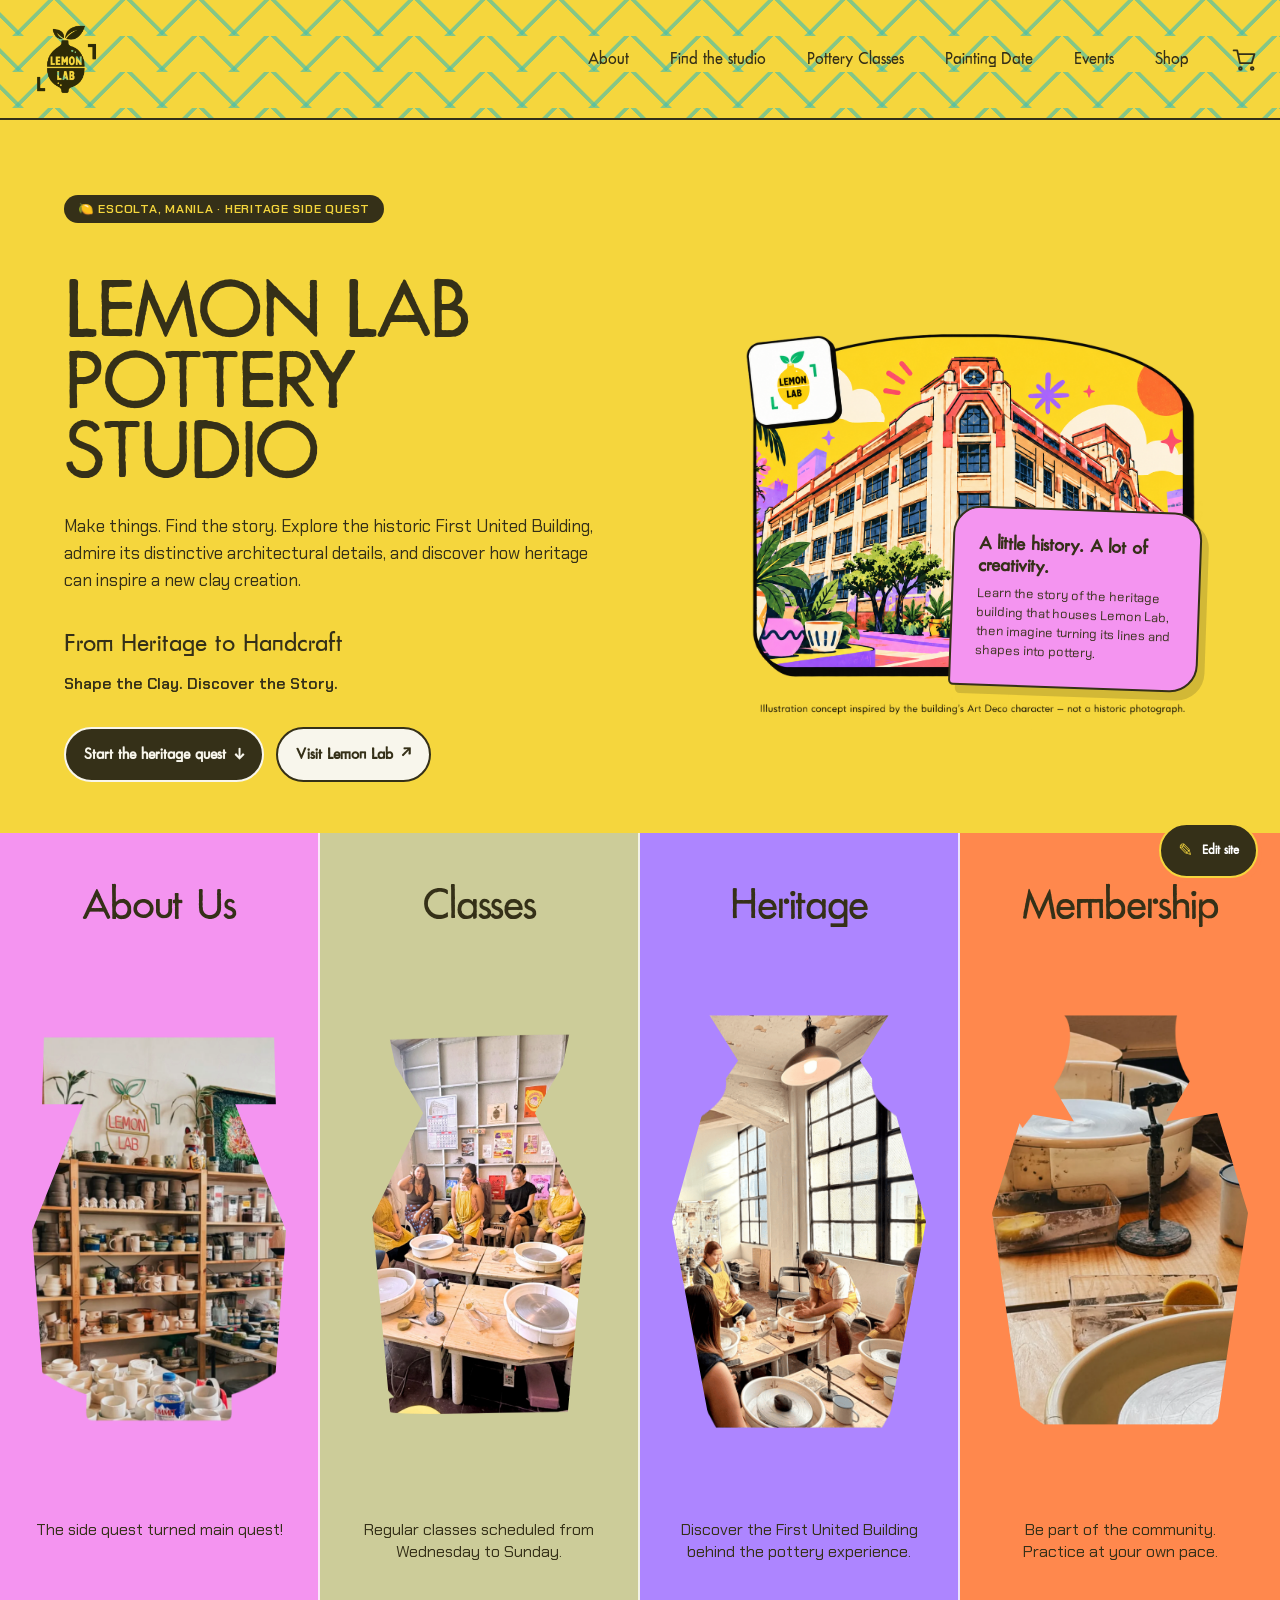
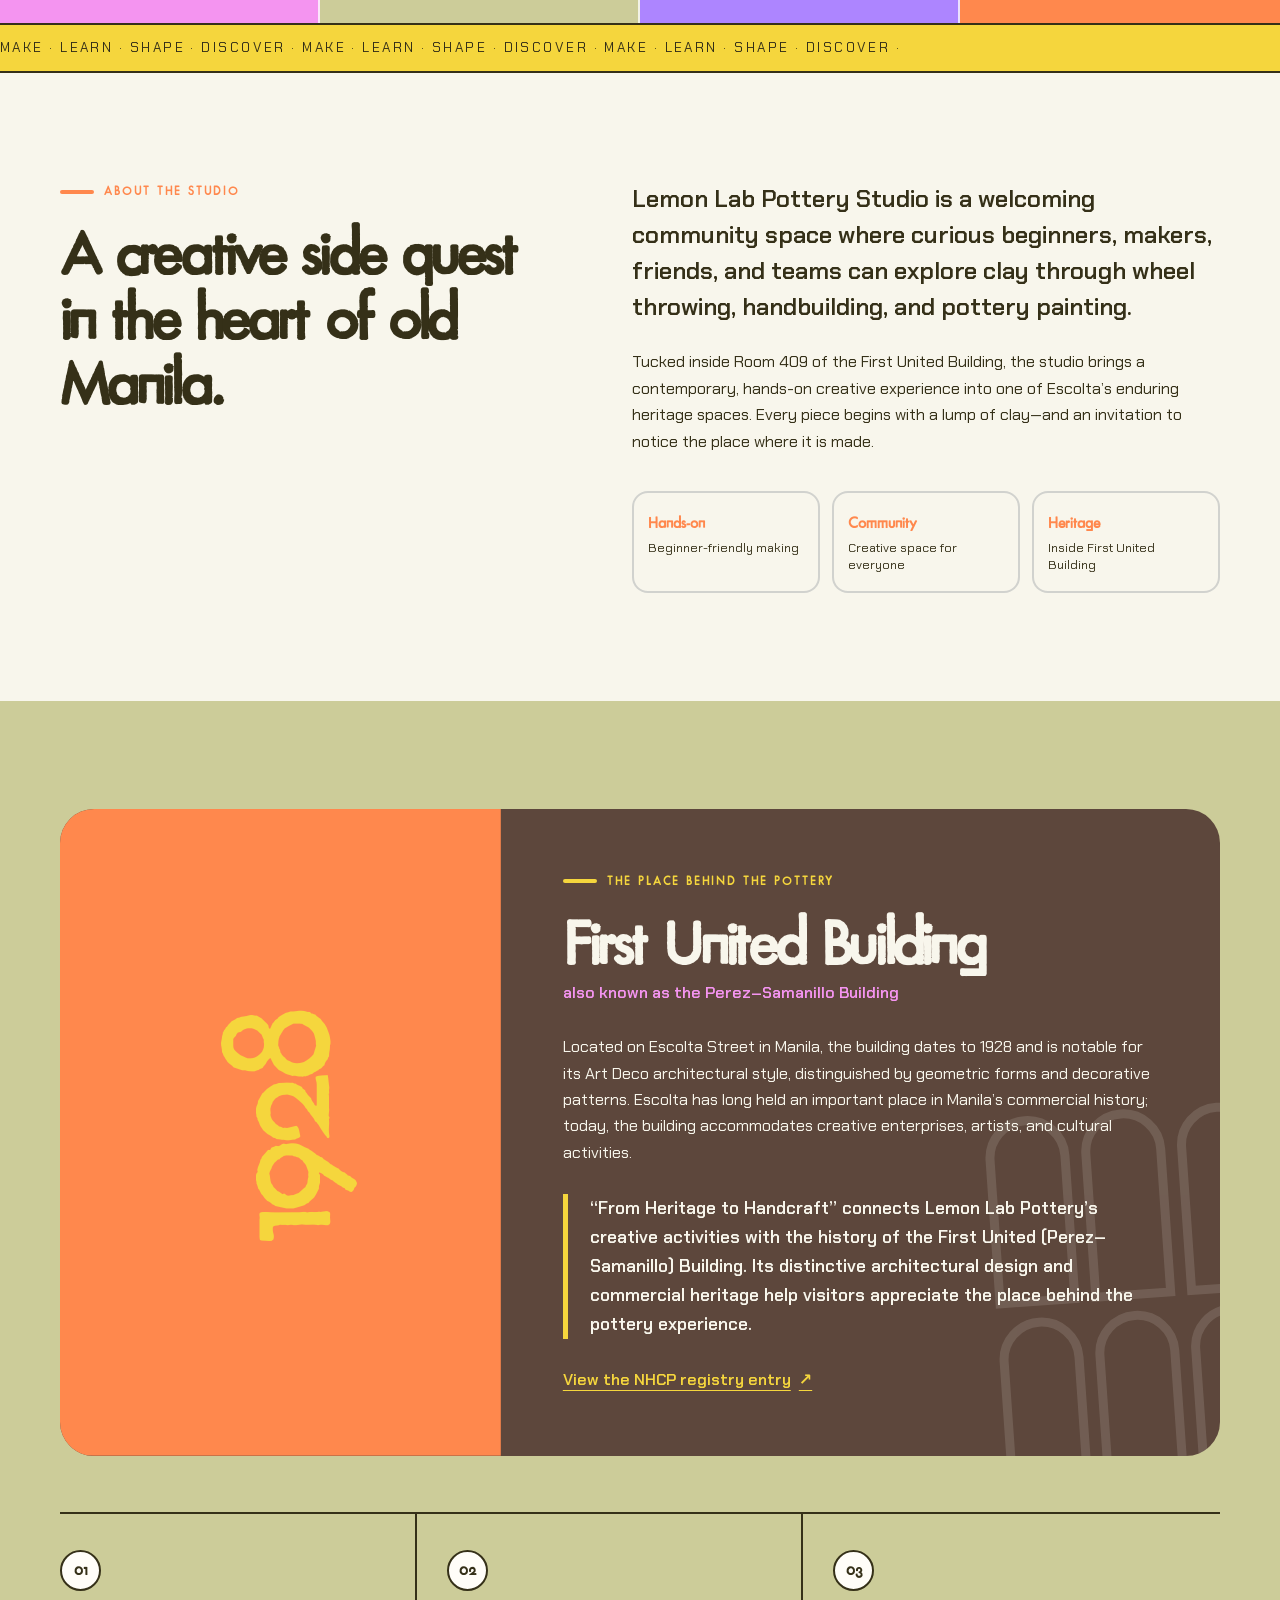
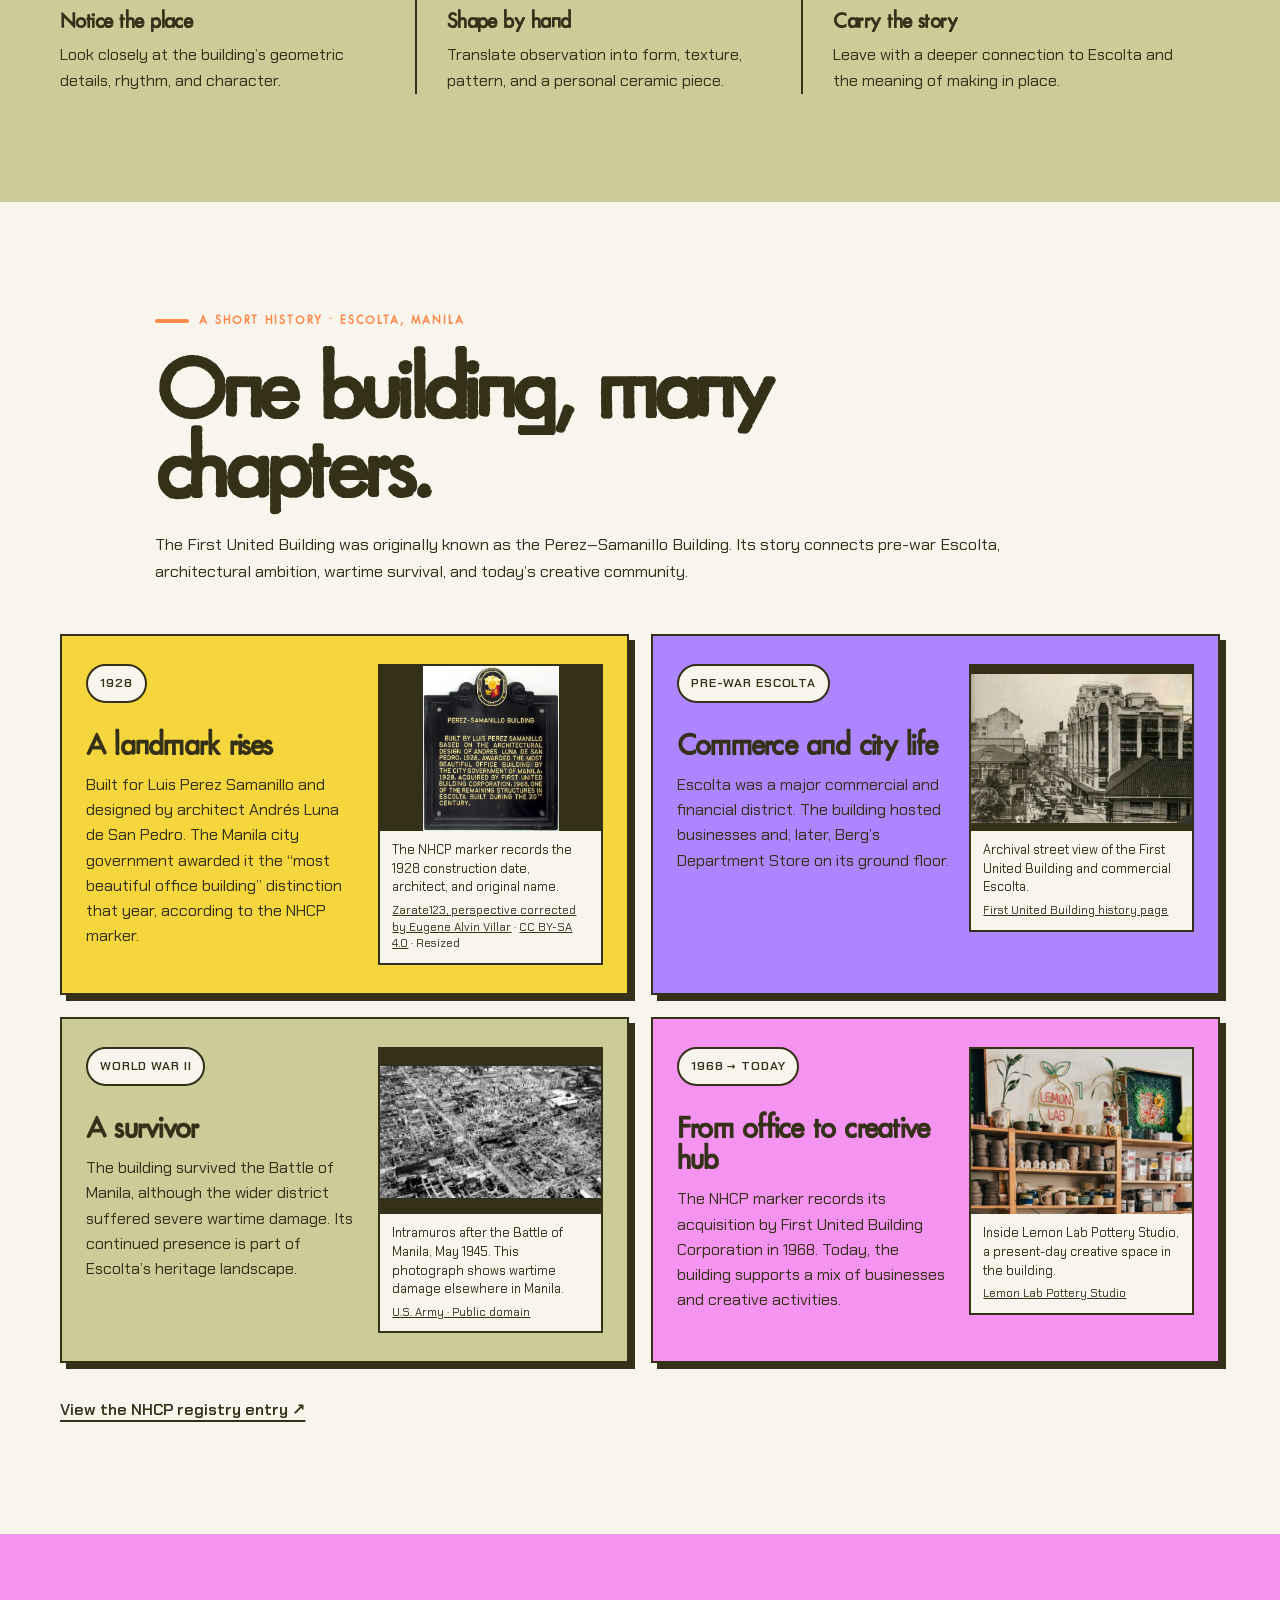
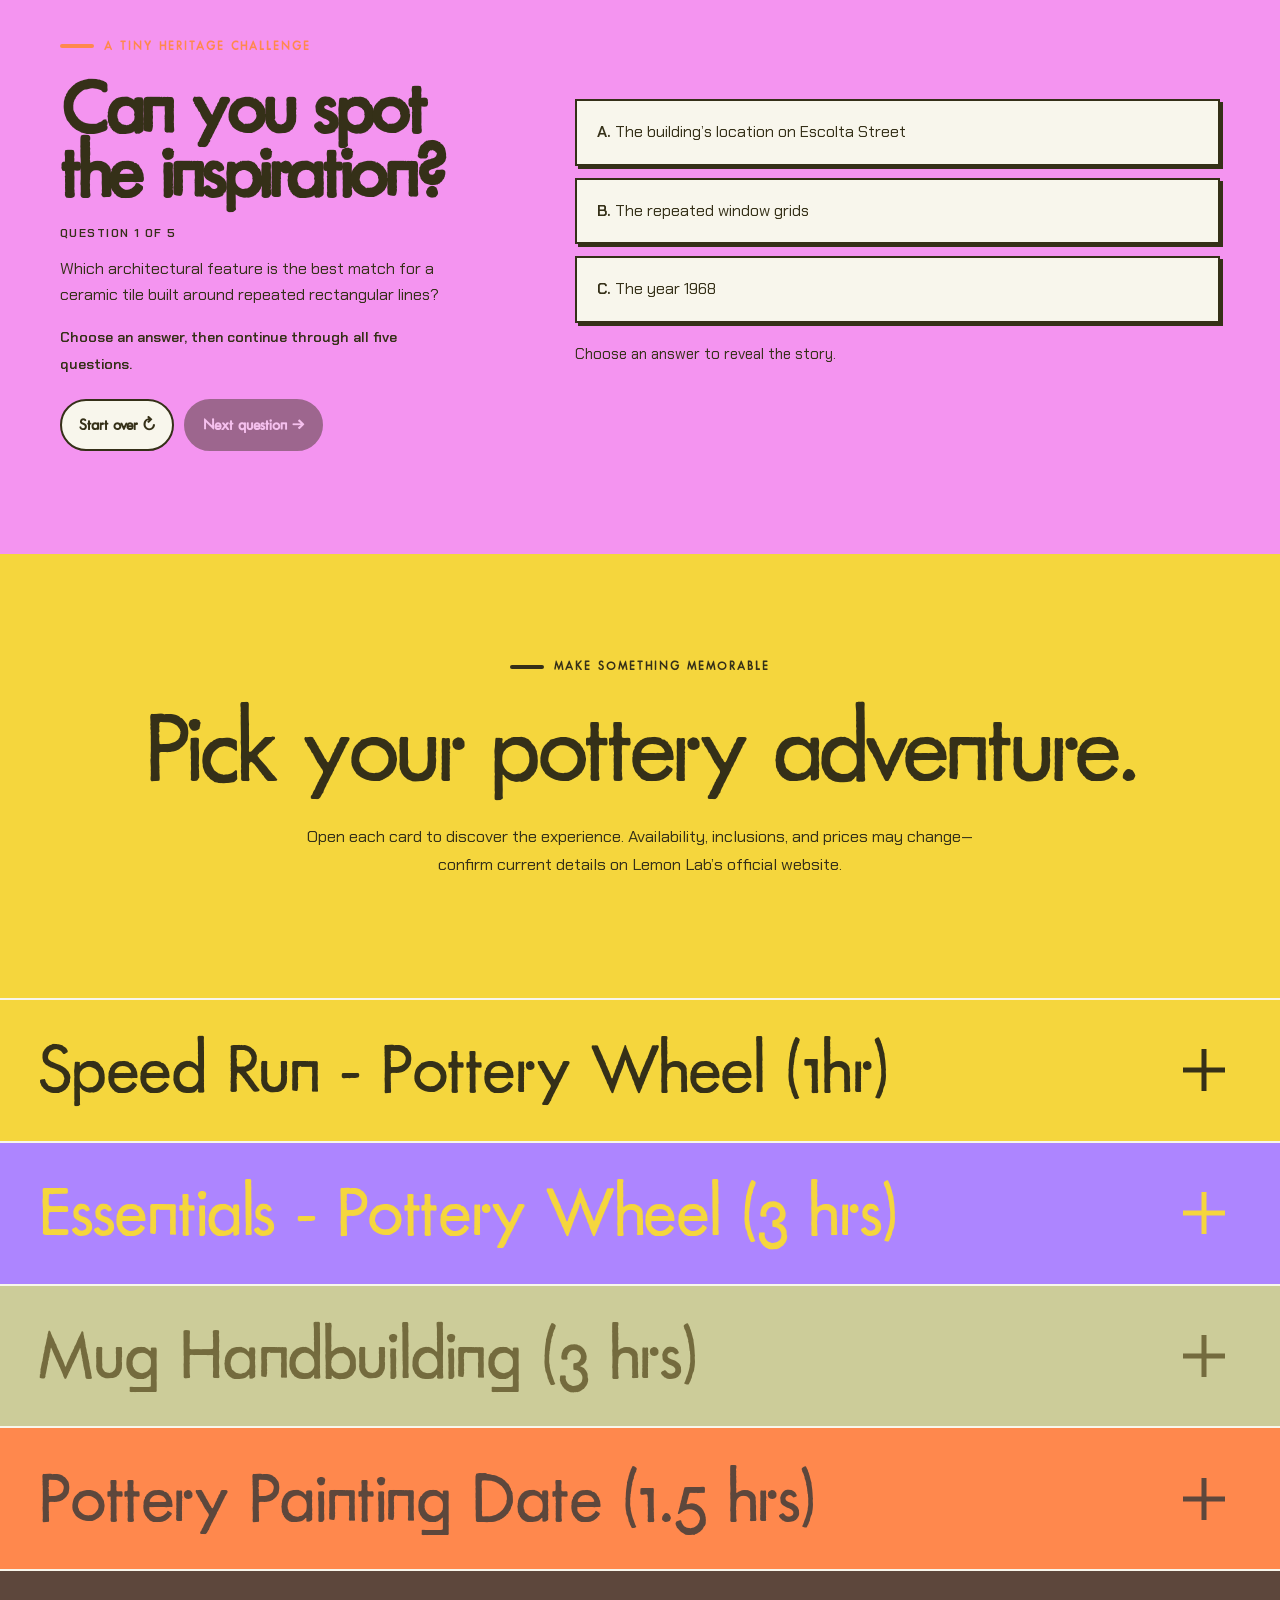
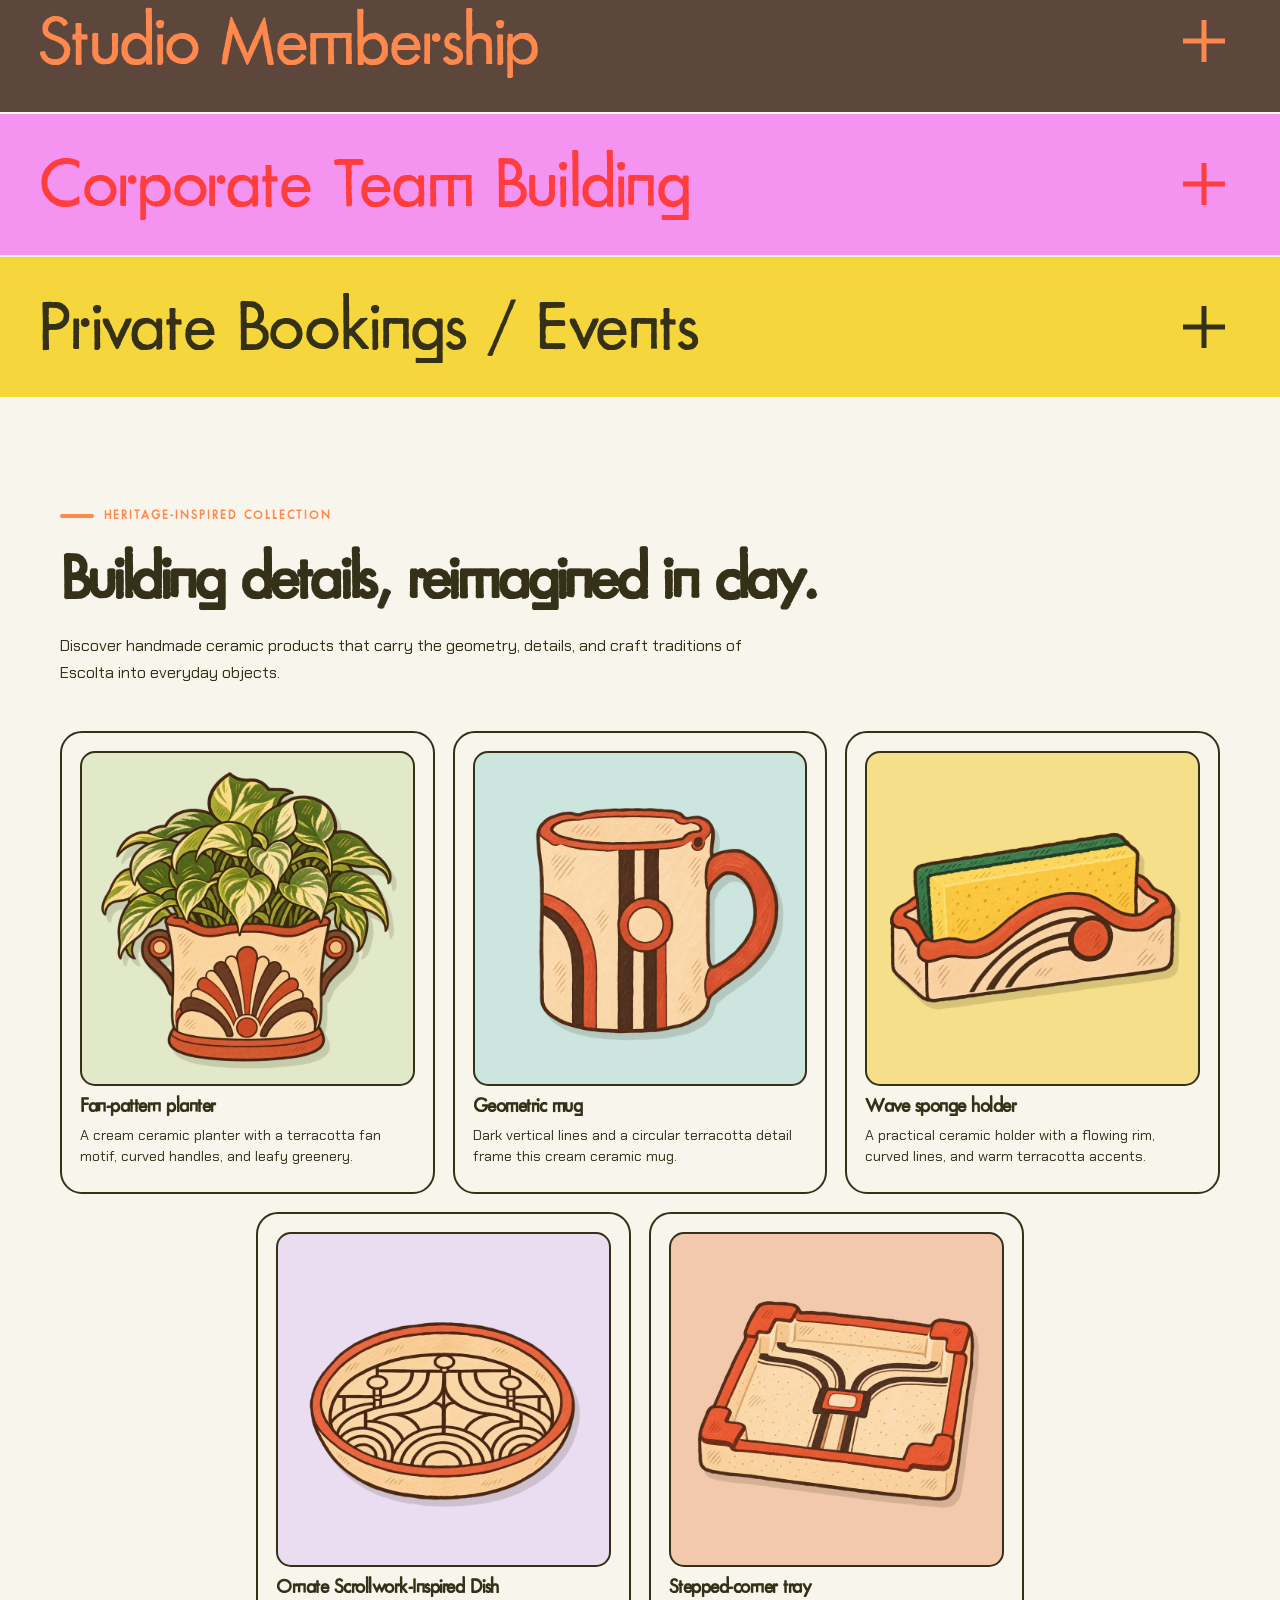
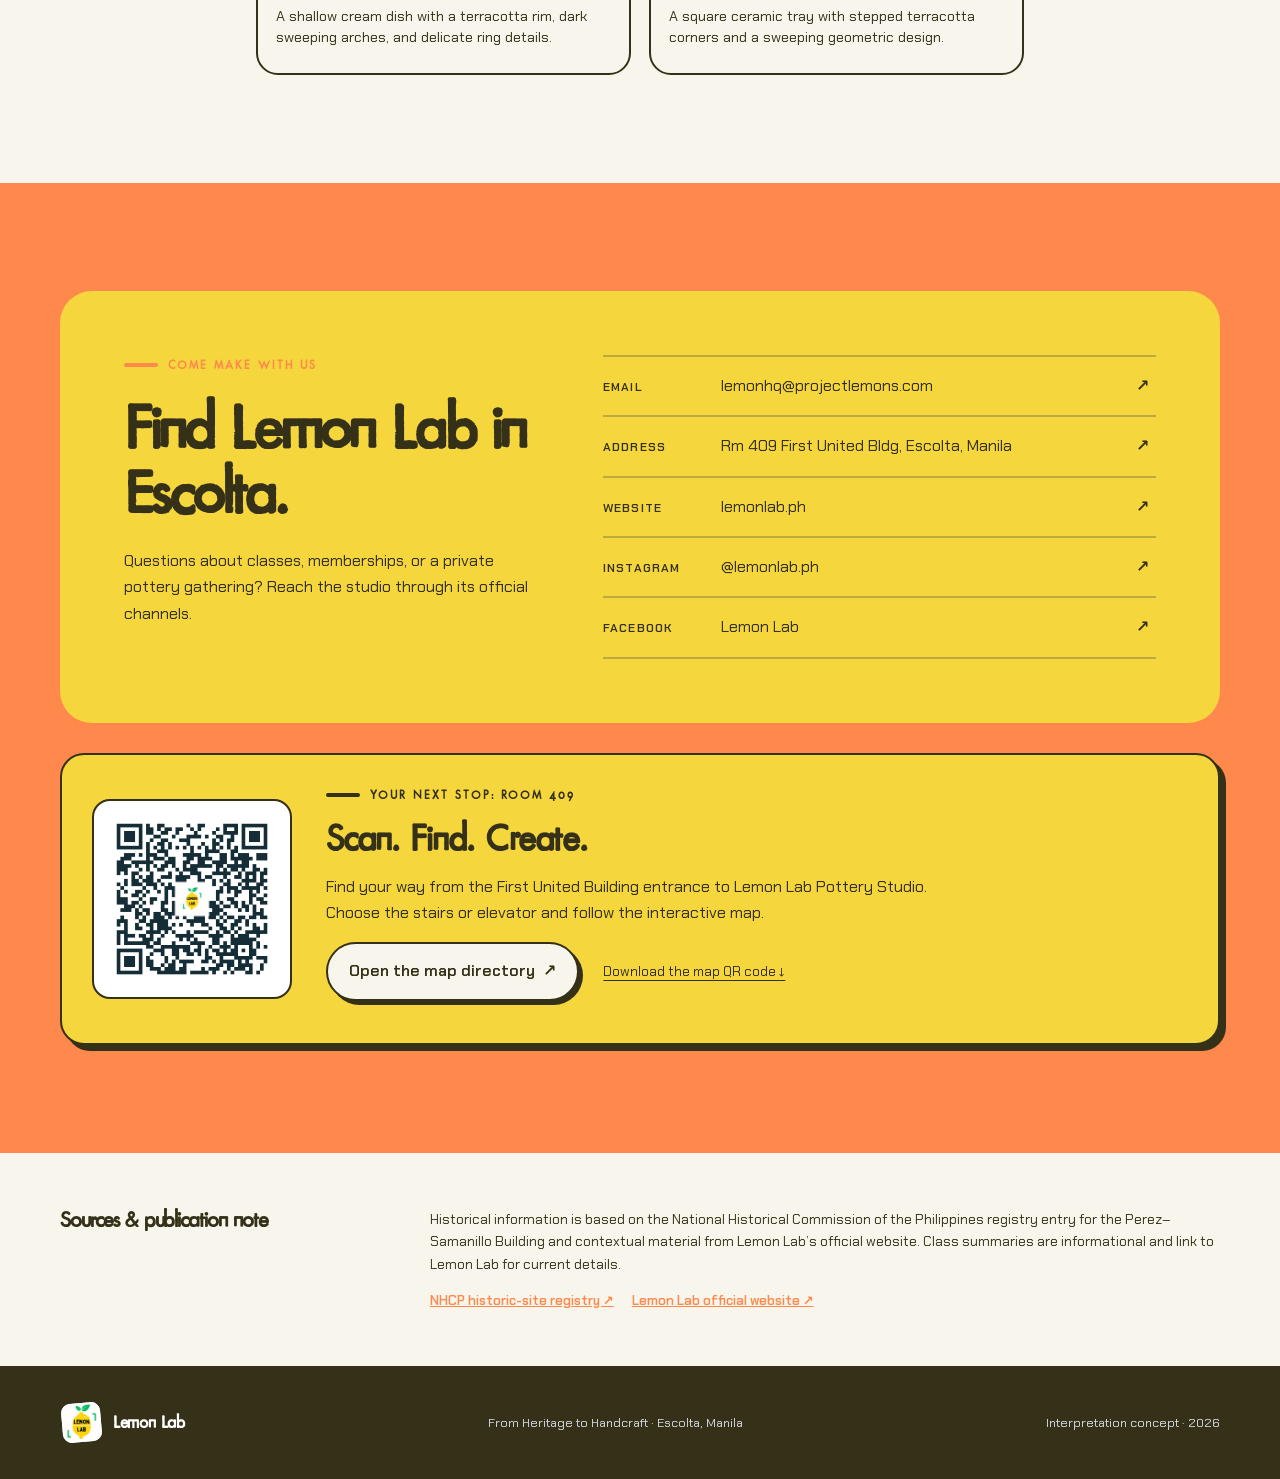
==== index.html @ af7f6bf5 "Restyle pottery collection in flat hand-drawn reference style" ====
<!doctype html>
<html lang="en">
<head>
  <meta charset="utf-8">
  <meta name="viewport" content="width=device-width, initial-scale=1">
  <meta name="description" content="From Heritage to Handcraft: a heritage tourism interpretation concept for Lemon Lab Pottery Studio in the First United Building, Escolta, Manila.">
  <meta name="theme-color" content="#f4d35e">
  <title>Lemon Lab Pottery Studio | Heritage &amp; Handcraft</title>
  <link rel="icon" type="image/png" sizes="32x32" href="[data-uri]">
  <link rel="apple-touch-icon" href="assets/lemon-lab-favicon-transparent.png">
  <link rel="stylesheet" href="css/styles.css?v=heritage-photo-rectangle">
</head>
<body>
  <a class="skip-link" href="#main-content">Skip to content</a>

  <header class="site-header" id="top">
    <nav class="nav shell" aria-label="Main navigation">
      <a class="brand header-brand" href="#home" aria-label="Lemon Lab Pottery Studio home">
        <img src="assets/lemon-lab-logo-dark-transparent.png" alt="Lemon Lab">
      </a>
      <button class="nav-toggle" type="button" aria-expanded="false" aria-controls="nav-menu">
        <span class="sr-only">Toggle navigation</span>
        <span></span><span></span><span></span>
      </button>
      <div class="nav-menu" id="nav-menu">
        <a href="#about">About</a>
        <a href="map/">Find the studio</a>
        <a href="#classes">Pottery Classes</a>
        <a href="#painting-date">Painting Date</a>
        <a href="#private-events">Events</a>
        <a href="https://lemonlab.ph/shop/" target="_blank" rel="noopener noreferrer">Shop</a>
        <a class="cart-link" href="https://lemonlab.ph/cart/" target="_blank" rel="noopener noreferrer" aria-label="Open Lemon Lab shopping cart">
          <svg viewBox="0 0 32 32" aria-hidden="true"><path d="M4 6h4l3 14h13l3-10H10M13 26a1.5 1.5 0 1 1-3 0 1.5 1.5 0 0 1 3 0Zm13 0a1.5 1.5 0 1 1-3 0 1.5 1.5 0 0 1 3 0Z"/></svg>
        </a>
      </div>
    </nav>
  </header>

  <main id="main-content">
    <section class="hero" id="home">
      <div class="hero-title reveal">
        <p class="hero-badge">🍋 Escolta, Manila · Heritage side quest</p>
        <div class="hero-feature">
          <div class="hero-feature-copy">
            <h1>LEMON LAB<br>POTTERY<br>STUDIO</h1>
            <p class="hero-deck">Make things. Find the story. Explore the historic First United Building, admire its distinctive architectural details, and discover how heritage can inspire a new clay creation.</p>
            <p class="hero-campaign">From Heritage to Handcraft</p>
            <p class="hero-tagline">Shape the Clay. Discover the Story.</p>
            <div class="hero-actions">
              <a class="hero-action hero-action-primary" href="#heritage">Start the heritage quest <span aria-hidden="true">↓</span></a>
              <a class="hero-action" href="https://lemonlab.ph" target="_blank" rel="noopener noreferrer">Visit Lemon Lab <span aria-hidden="true">↗</span></a>
            </div>
          </div>
          <div class="hero-feature-art">
            <img src="assets/first-united-building-illustration-v2.png" alt="Sharp, colorful illustration of the First United Building with the Lemon Lab logo." width="1359" height="1157">
            <div class="hero-note" tabindex="0">
              <strong>A little history. A lot of creativity.</strong>
              <span>Learn the story of the heritage building that houses Lemon Lab, then imagine turning its lines and shapes into pottery.</span>
            </div>
          </div>
        </div>
      </div>

      <div class="portal-grid" aria-label="Explore Lemon Lab">
        <a class="portal portal-about reveal" href="#about">
          <h2>About Us</h2>
          <img class="portal-image portal-shape-one" src="assets/photos/studio-classes.png" alt="Shelves of handmade ceramics inside Lemon Lab Pottery Studio." width="906" height="1024">
          <p>The side quest turned main quest!</p>
        </a>
        <a class="portal portal-classes reveal" href="#classes">
          <h2>Classes</h2>
          <img class="portal-image portal-shape-two" src="assets/photos/studio-events.png" alt="A group pottery class gathered around pottery wheels at Lemon Lab." width="1024" height="1024">
          <p>Regular classes scheduled from Wednesday to Sunday.</p>
        </a>
        <a class="portal portal-heritage reveal" href="#heritage">
          <h2>Heritage</h2>
          <img class="portal-image portal-shape-three" src="assets/photos/studio-about.png" alt="Pottery activity beside the tall heritage windows of the studio." width="819" height="1024">
          <p>Discover the First United Building behind the pottery experience.</p>
        </a>
        <a class="portal portal-membership reveal" href="https://lemonlab.ph/product/studio-membership/" target="_blank" rel="noopener noreferrer">
          <h2>Membership</h2>
          <img class="portal-image portal-shape-four" src="assets/photos/studio-membership.png" alt="A close view of a pottery wheel and clay tools in the studio." width="1024" height="1024">
          <p>Be part of the community. Practice at your own pace.</p>
        </a>
      </div>

      <div class="marquee" aria-hidden="true">
        <div>MAKE · LEARN · SHAPE · DISCOVER · MAKE · LEARN · SHAPE · DISCOVER · MAKE · LEARN · SHAPE · DISCOVER ·</div>
      </div>
    </section>

    <section class="section about" id="about">
      <div class="shell two-column">
        <div class="section-heading reveal">
          <p class="eyebrow">About the studio</p>
          <h2>A creative side quest in the heart of old Manila.</h2>
        </div>
        <div class="about-copy reveal">
          <p class="lead">Lemon Lab Pottery Studio is a welcoming community space where curious beginners, makers, friends, and teams can explore clay through wheel throwing, handbuilding, and pottery painting.</p>
          <p>Tucked inside Room 409 of the First United Building, the studio brings a contemporary, hands-on creative experience into one of Escolta’s enduring heritage spaces. Every piece begins with a lump of clay—and an invitation to notice the place where it is made.</p>
          <div class="mini-facts" aria-label="Studio highlights">
            <div><strong>Hands-on</strong><span>Beginner-friendly making</span></div>
            <div><strong>Community</strong><span>Creative space for everyone</span></div>
            <div><strong>Heritage</strong><span>Inside First United Building</span></div>
          </div>
        </div>
      </div>
    </section>

    <section class="section heritage" id="heritage">
      <div class="shell">
        <div class="heritage-card reveal">
          <div class="heritage-number" aria-hidden="true">1928</div>
          <div class="heritage-content">
            <p class="eyebrow">The place behind the pottery</p>
            <h2>First United Building</h2>
            <p class="aka">also known as the Perez–Samanillo Building</p>
            <p>Located on Escolta Street in Manila, the building dates to 1928 and is notable for its Art Deco architectural style, distinguished by geometric forms and decorative patterns. Escolta has long held an important place in Manila’s commercial history; today, the building accommodates creative enterprises, artists, and cultural activities.</p>
            <blockquote>“From Heritage to Handcraft” connects Lemon Lab Pottery’s creative activities with the history of the First United (Perez–Samanillo) Building. Its distinctive architectural design and commercial heritage help visitors appreciate the place behind the pottery experience.</blockquote>
            <a class="text-link light" href="https://philhistoricsites.nhcp.gov.ph/registry_database/perez-samanillo-building/" target="_blank" rel="noopener noreferrer">View the NHCP registry entry <span aria-hidden="true">↗</span></a>
          </div>
          <div class="deco-window" aria-hidden="true">
            <span></span><span></span><span></span>
            <span></span><span></span><span></span>
          </div>
        </div>

        <div class="story-steps" aria-label="Heritage interpretation journey">
          <article class="story-step reveal">
            <span class="step-number">01</span>
            <h3>Notice the place</h3>
            <p>Look closely at the building’s geometric details, rhythm, and character.</p>
          </article>
          <article class="story-step reveal">
            <span class="step-number">02</span>
            <h3>Shape by hand</h3>
            <p>Translate observation into form, texture, pattern, and a personal ceramic piece.</p>
          </article>
          <article class="story-step reveal">
            <span class="step-number">03</span>
            <h3>Carry the story</h3>
            <p>Leave with a deeper connection to Escolta and the meaning of making in place.</p>
          </article>
        </div>
      </div>
    </section>

    <section class="section history-timeline" id="history-timeline" aria-labelledby="history-title">
      <div class="shell">
        <div class="history-intro reveal">
          <p class="eyebrow">A short history · Escolta, Manila</p>
          <h2 id="history-title">One building, many chapters.</h2>
          <p>The First United Building was originally known as the Perez–Samanillo Building. Its story connects pre-war Escolta, architectural ambition, wartime survival, and today’s creative community.</p>
        </div>
        <div class="history-grid">
          <article class="history-card history-yellow reveal">
            <div class="history-copy">
              <span class="history-period">1928</span>
              <h3>A landmark rises</h3>
              <p>Built for Luis Perez Samanillo and designed by architect Andrés Luna de San Pedro. The Manila city government awarded it the “most beautiful office building” distinction that year, according to the NHCP marker.</p>
            </div>
            <figure class="history-photo"><img src="assets/history/marker.webp" alt="The NHCP marker records the 1928 construction date, architect, and original name." loading="lazy" decoding="async"><figcaption>The NHCP marker records the 1928 construction date, architect, and original name. <span><a href="https://commons.wikimedia.org/wiki/File:Perez-Samanillo_Building_historical_marker.jpg">Zarate123, perspective corrected by Eugene Alvin Villar</a> · <a href="https://creativecommons.org/licenses/by-sa/4.0/">CC BY-SA 4.0</a> · Resized</span></figcaption></figure>
          </article>
          <article class="history-card history-purple reveal">
            <div class="history-copy">
              <span class="history-period">Pre-war Escolta</span>
              <h3>Commerce and city life</h3>
              <p>Escolta was a major commercial and financial district. The building hosted businesses and, later, Berg’s Department Store on its ground floor.</p>
            </div>
            <figure class="history-photo"><img src="assets/history/escolta.webp" alt="Archival street view of the First United Building and commercial Escolta." loading="lazy" decoding="async"><figcaption>Archival street view of the First United Building and commercial Escolta. <span><a href="https://firstunitedbuilding.com/history/">First United Building history page</a></span></figcaption></figure>
          </article>
          <article class="history-card history-green reveal">
            <div class="history-copy">
              <span class="history-period">World War II</span>
              <h3>A survivor</h3>
              <p>The building survived the Battle of Manila, although the wider district suffered severe wartime damage. Its continued presence is part of Escolta’s heritage landscape.</p>
            </div>
            <figure class="history-photo"><img src="assets/history/war.webp" alt="Intramuros after the Battle of Manila, May 1945. This photograph shows wartime damage elsewhere in Manila." loading="lazy" decoding="async"><figcaption>Intramuros after the Battle of Manila, May 1945. This photograph shows wartime damage elsewhere in Manila. <span><a href="https://commons.wikimedia.org/wiki/File:Manila_Walled_City_Destruction_May_1945.jpg">U.S. Army · Public domain</a></span></figcaption></figure>
          </article>
          <article class="history-card history-pink reveal">
            <div class="history-copy">
              <span class="history-period">1968 → Today</span>
              <h3>From office to creative hub</h3>
              <p>The NHCP marker records its acquisition by First United Building Corporation in 1968. Today, the building supports a mix of businesses and creative activities.</p>
            </div>
            <figure class="history-photo"><div class="history-photo-rectangle"><img src="assets/photos/studio-classes.png" alt="Shelves of ceramics inside Lemon Lab Pottery Studio." width="906" height="1024" loading="lazy" decoding="async"></div><figcaption>Inside Lemon Lab Pottery Studio, a present-day creative space in the building. <span><a href="https://lemonlab.ph/">Lemon Lab Pottery Studio</a></span></figcaption></figure>
          </article>
        </div>
        <a class="history-source-link reveal" href="https://philhistoricsites.nhcp.gov.ph/registry_database/perez-samanillo-building/" target="_blank" rel="noopener noreferrer">View the NHCP registry entry <span aria-hidden="true">↗</span></a>
      </div>
    </section>

    <section class="heritage-quiz" id="spot-details">
      <div class="shell quiz-grid reveal">
        <div class="quiz-intro">
          <p class="eyebrow">A tiny heritage challenge</p>
          <h2>Can you spot the inspiration?</h2>
          <p class="quiz-progress" id="quiz-progress">Question 1 of 5</p>
          <p id="quiz-question">Which architectural feature is the best match for a ceramic tile built around repeated rectangular lines?</p>
          <p><strong>Choose an answer, then continue through all five questions.</strong></p>
          <div class="quiz-controls">
            <button class="quiz-reset" type="button">Start over <span aria-hidden="true">↻</span></button>
            <button class="quiz-next" type="button" disabled>Next question <span aria-hidden="true">→</span></button>
          </div>
        </div>
        <div class="quiz-options" role="group" aria-label="Heritage challenge answers">
          <button type="button" class="quiz-option" data-choice="0"><strong>A.</strong> <span>The building’s location on Escolta Street</span></button>
          <button type="button" class="quiz-option" data-choice="1"><strong>B.</strong> <span>The repeated window grids</span></button>
          <button type="button" class="quiz-option" data-choice="2"><strong>C.</strong> <span>The year 1968</span></button>
          <p class="quiz-feedback" id="quiz-feedback" aria-live="polite">Choose an answer to see how architecture can become a clay pattern.</p>
          <figure class="quiz-answer-photo" id="quiz-answer-photo" hidden>
            <div id="quiz-answer-image"></div>
            <figcaption id="quiz-answer-caption"></figcaption>
          </figure>
        </div>
      </div>
    </section>

    <section class="section classes" id="classes">
      <div class="shell">
        <div class="section-heading centered reveal">
          <p class="eyebrow">Make something memorable</p>
          <h2>Pick your pottery adventure.</h2>
          <p>Open each card to discover the experience. Availability, inclusions, and prices may change—confirm current details on Lemon Lab’s official website.</p>
        </div>

        <div class="accordion-grid">
          <details class="class-card reveal" name="classes">
            <summary>
              <span class="class-icon clay" aria-hidden="true">◒</span>
              <span><small>1-hour introduction</small>Speed Run – Pottery Wheel (1hr)</span>
              <span class="plus" aria-hidden="true"></span>
            </summary>
            <div class="class-details">
              <div class="class-detail-layout">
                <div class="class-pitch">
                  <h3>A 1 hour introductory class - perfect for a curious side quest!</h3>
                  <a class="class-book-button" href="https://lemonlab.ph/product/speedrun/" target="_blank" rel="noopener noreferrer">Book here!</a>
                </div>
                <div class="class-copy">
                  <p>Looking for a fun <strong>side quest</strong>, a relaxing solo date, or a unique activity with your special someone? Bring your friends, family, or anyone who’s up for getting a little muddy!</p>
                  <p>In this <strong>1-hour beginner-friendly pottery class</strong>, you will make 1 piece on the pottery wheel (cup, snack bowl, or matcha bowl) with guidance from our in-house potters. <strong>No experience required!</strong> Just come ready to have fun.</p>
                  <p>Love what you made? Simply add our <strong>Glazing &amp; Firing service</strong> so you can bring your piece home!</p>
                </div>
              </div>
            </div>
          </details>

          <details class="class-card reveal" name="classes">
            <summary>
              <span class="class-icon blue" aria-hidden="true">◎</span>
              <span><small>Deeper wheel session</small>Essentials – Pottery Wheel (3 hrs)</span>
              <span class="plus" aria-hidden="true"></span>
            </summary>
            <div class="class-details">
              <div class="class-detail-layout">
                <div class="class-pitch">
                  <h3>Intensive guided session, perfect for hobbyists &amp; beginners!</h3>
                  <a class="class-book-button" href="https://lemonlab.ph/product/essentials-pottery-class/" target="_blank" rel="noopener noreferrer">Book here!</a>
                </div>
                <div class="class-copy">
                  <p>If the <strong>Speed Run</strong> leaves you wanting more, the <strong>Essentials Class</strong> is where the real pottery journey begins. This <strong>3-hour beginner-friendly class</strong> gives you plenty of time to learn the fundamentals of wheel throwing and build your confidence on the wheel.</p>
                  <p>You’ll create <strong>2–3 ceramic pieces during the session</strong> and choose your <strong>favorite 2 pieces</strong> for us to professionally glaze and fire for <strong>FREE.</strong></p>
                  <p>Want the complete pottery experience? Add our <strong>Paint Your Own Pottery</strong> option and return <strong>3–4 weeks later</strong> to decorate your pieces before their final firing.</p>
                  <p>If you’re looking to explore a new hobby and maybe even a new skill, <strong>this is the class we recommend.</strong> No experience required!</p>
                </div>
              </div>
            </div>
          </details>

          <details class="class-card reveal" name="classes">
            <summary>
              <span class="class-icon pink" aria-hidden="true">∪</span>
              <span><small>No wheel needed</small>Mug Handbuilding (3 hrs)</span>
              <span class="plus" aria-hidden="true"></span>
            </summary>
            <div class="class-details">
              <div class="class-detail-layout">
                <div class="class-pitch">
                  <h3>Design your own mug - No pottery wheel needed!</h3>
                  <a class="class-book-button" href="https://lemonlab.ph/product/mug-handbuilding-workshop/" target="_blank" rel="noopener noreferrer">Book here</a>
                </div>
                <div class="class-copy">
                  <p>Ever wanted to make a mug with a giant bow handle, a cat on a mug, tiny mushrooms, or just want to design your own mug? This is the class for you!</p>
                  <p>Our <strong>3-hour Handbuilding Mug Class</strong> is perfect for beginners who want complete creative freedom—<strong>no pottery wheel needed.</strong> Using our easy-to-follow mug templates as your starting point, you’ll learn handbuilding techniques while customizing your mug with fun shapes, and decorations. We’ll help bring your ideas to life!</p>
                  <p>You can also add an <strong>option to paint your mug on the same day if you want to take your designs to the next level!</strong></p>
                </div>
              </div>
            </div>
          </details>

          <details class="class-card reveal" id="painting-date" name="classes">
            <summary>
              <span class="class-icon green" aria-hidden="true">✦</span>
              <span><small>Relax, paint, connect</small>Pottery Painting Date (1.5 hrs)</span>
              <span class="plus" aria-hidden="true"></span>
            </summary>
            <div class="class-details">
              <div class="class-detail-layout">
                <div class="class-pitch">
                  <h3>Chill &amp; paint our pottery pieces!</h3>
                  <a class="class-book-button" href="https://lemonlab.ph/painting-date/" target="_blank" rel="noopener noreferrer">Book here</a>
                </div>
                <div class="class-copy">
                  <p>Don’t want to get your hands muddy and just want to <strong>chill, catch up, and paint a little?</strong> We’ve got you.</p>
                  <p>Pick your favorite piece from our collection of ready-to-paint pottery, grab a seat, and spend a relaxing few hours adding your own colors and designs. Whether it’s a <strong>cute date idea</strong>, a <strong>solo self-care session</strong>, or a creative hangout with friends and family, this experience is all about slowing down and having fun.</p>
                  <p>No pressure. No mess. Just good company, good vibes, and a one-of-a-kind keepsake to take home.</p>
                </div>
              </div>
            </div>
          </details>

          <details class="class-card reveal" name="classes">
            <summary>
              <span class="class-icon yellow" aria-hidden="true">⌁</span>
              <span><small>Practice at your pace</small>Studio Membership</span>
              <span class="plus" aria-hidden="true"></span>
            </summary>
            <div class="class-details">
              <div class="class-detail-layout">
                <div class="class-pitch">
                  <h3>Practice at your own pace &amp; be part of a supportive community!</h3>
                  <a class="class-book-button" href="https://lemonlab.ph/product/studio-membership/" target="_blank" rel="noopener noreferrer">Sign up here!</a>
                </div>
                <div class="class-copy">
                  <p>Practice pottery at your own pace in a space that feels like home.</p>
                  <p>Whether you’re looking for a <strong>quiet corner to focus</strong>, a <strong>creative community to grow with</strong>, or simply a place to make pottery whenever inspiration strikes, you’re always welcome here.</p>
                  <p>Our studio is open to <strong>all skill levels</strong>—from complete beginners finding their footing to experienced potters refining their craft. No pressure, no gatekeeping, and definitely no judgment.</p>
                  <p>Come make a mess, experiment, learn, and create alongside a community that loves clay just as much as you do.</p>
                </div>
              </div>
            </div>
          </details>

          <details class="class-card reveal" name="classes">
            <summary>
              <span class="class-icon purple" aria-hidden="true">◆</span>
              <span><small>Create better together</small>Corporate Team Building</span>
              <span class="plus" aria-hidden="true"></span>
            </summary>
            <div class="class-details">
              <div class="class-detail-layout">
                <div class="class-pitch">
                  <h3>Hands-on &amp; offline for a memorable team building activity!</h3>
                  <a class="class-book-button" href="https://lemonlab.ph/product/private-bookings/" target="_blank" rel="noopener noreferrer">Inquire here</a>
                </div>
                <div class="class-copy">
                  <p>Let’s be honest—another trust fall or PowerPoint party isn’t exactly memorable.</p>
                  <p>Get your team offline (for once!), <strong>work with your hands</strong>, and enjoy a creative experience that’s equal parts relaxing, collaborative, and genuinely fun. Whether you’re throwing on the pottery wheel, handbuilding, or painting pottery, our workshops are designed to get everyone talking, laughing, and creating together.</p>
                  <p>No artistic talent? No problem. <strong>Our sessions are beginner-friendly</strong>, and our in-house potters will guide your team every step of the way.</p>
                  <p>Perfect for team celebrations, company outings, onboarding, client appreciation events, or simply giving your team a well-deserved break from screens and meetings.</p>
                  <p><strong>Less emails. Better team memories.</strong></p>
                </div>
              </div>
            </div>
          </details>

          <details class="class-card class-card-wide reveal" id="private-events" name="classes">
            <summary>
              <span class="class-icon navy" aria-hidden="true">★</span>
              <span><small>Your occasion, made by hand</small>Private Bookings / Events</span>
              <span class="plus" aria-hidden="true"></span>
            </summary>
            <div class="class-details">
              <div class="class-detail-layout">
                <div class="class-pitch">
                  <h3>Bridal shower? Birthdays? Use our space exclusively!</h3>
                  <a class="class-book-button" href="https://lemonlab.ph/product/private-bookings/" target="_blank" rel="noopener noreferrer">Inquire here</a>
                </div>
                <div class="class-copy">
                  <p>Looking for a venue that’s a little less ordinary?</p>
                  <p>Host a <strong>pottery-themed birthday, bridal shower, creative gathering</strong>, or <strong>host your own workshop</strong> in our cozy studio nestled inside a <strong>beautiful heritage building.</strong></p>
                  <p>With wide sun-lit windows, plenty of creative energy, and a warm, welcoming atmosphere, it’s the kind of space you just can’t find anywhere else. We’ll help you create an experience that’s relaxed, memorable, and a little messy—in the best way possible.</p>
                </div>
              </div>
            </div>
          </details>
        </div>
      </div>
    </section>

    <section class="section concepts" id="concepts">
      <div class="shell">
        <div class="section-heading reveal">
          <p class="eyebrow">Heritage-inspired collection</p>
          <h2>Building details, reimagined in clay.</h2>
          <p>Discover handmade ceramic products that carry the geometry, details, and craft traditions of Escolta into everyday objects.</p>
        </div>
        <div class="concept-grid">
          <article class="concept-card reveal">
            <div class="concept-art concept-illustration planter-art"><img src="assets/illustrations/planter-storybook-v3.webp" alt="Cartoon illustration: A cream ceramic planter with a terracotta fan motif, curved handles, and leafy greenery." width="800" height="800" loading="lazy"></div>
            <h3>Fan-pattern planter</h3>
            <p>A cream ceramic planter with a terracotta fan motif, curved handles, and leafy greenery.</p>
          </article>

          <article class="concept-card reveal">
            <div class="concept-art concept-illustration geometric-art"><img src="assets/illustrations/mug-storybook-v3.webp" alt="Cartoon illustration: Dark vertical lines and a circular terracotta detail frame this cream ceramic mug." width="800" height="800" loading="lazy"></div>
            <h3>Geometric mug</h3>
            <p>Dark vertical lines and a circular terracotta detail frame this cream ceramic mug.</p>
          </article>
          <article class="concept-card reveal">
            <div class="concept-art concept-illustration holder-art"><img src="assets/illustrations/holder-storybook-v3.webp" alt="Cartoon illustration: A practical ceramic holder with a flowing rim, curved lines, and warm terracotta accents." width="800" height="800" loading="lazy"></div>
            <h3>Wave sponge holder</h3>
            <p>A practical ceramic holder with a flowing rim, curved lines, and warm terracotta accents.</p>
          </article>
          <article class="concept-card reveal">
            <div class="concept-art concept-illustration round-art"><img src="assets/illustrations/dish-storybook-v3.webp" alt="Cartoon illustration: A shallow cream dish with a terracotta rim, dark sweeping arches, and delicate ring details." width="800" height="800" loading="lazy"></div>
            <h3>Ornate Scrollwork-Inspired Dish</h3>
            <p>A shallow cream dish with a terracotta rim, dark sweeping arches, and delicate ring details.</p>
          </article>
          <article class="concept-card reveal">
            <div class="concept-art concept-illustration tray-art"><img src="assets/illustrations/tray-storybook-v3.webp" alt="Cartoon illustration: A square ceramic tray with stepped terracotta corners and a sweeping geometric design." width="800" height="800" loading="lazy"></div>
            <h3>Stepped-corner tray</h3>
            <p>A square ceramic tray with stepped terracotta corners and a sweeping geometric design.</p>
          </article>
        </div>
      </div>
    </section>

    <section class="section contact" id="contact">
      <div class="shell">
        <div class="contact-panel reveal">
          <div class="contact-heading">
            <p class="eyebrow">Come make with us</p>
            <h2>Find Lemon Lab in Escolta.</h2>
            <p>Questions about classes, memberships, or a private pottery gathering? Reach the studio through its official channels.</p>
          </div>
          <address class="contact-list">
            <a href="mailto:lemonhq@projectlemons.com"><span>Email</span>lemonhq@projectlemons.com <b aria-hidden="true">↗</b></a>
            <a href="https://maps.google.com/?q=Room+409+First+United+Building+Escolta+Manila" target="_blank" rel="noopener noreferrer"><span>Address</span>Rm 409 First United Bldg, Escolta, Manila <b aria-hidden="true">↗</b></a>
            <a href="https://lemonlab.ph" target="_blank" rel="noopener noreferrer"><span>Website</span>lemonlab.ph <b aria-hidden="true">↗</b></a>
            <a href="https://www.instagram.com/lemonlab.ph" target="_blank" rel="noopener noreferrer"><span>Instagram</span>@lemonlab.ph <b aria-hidden="true">↗</b></a>
            <a href="https://www.facebook.com/p/Lemon-Lab-61577778206747/" target="_blank" rel="noopener noreferrer"><span>Facebook</span>Lemon Lab <b aria-hidden="true">↗</b></a>
          </address>
        </div>
        <div class="directory-qr-card" id="map-directory">
          <a class="directory-qr-image" href="map/" aria-label="Open the Lemon Lab map directory"><img src="map/assets/lemon-lab-map-qr.png" alt="Scan this QR code with the original Lemon Lab logo to open the interactive map directory" width="1568" height="1568" loading="lazy"></a>
          <div>
            <p class="eyebrow">Your next stop: Room 409</p>
            <h3>Scan. Find. Create.</h3>
            <p>Find your way from the First United Building entrance to Lemon Lab Pottery Studio. Choose the stairs or elevator and follow the interactive map.</p>
            <a class="button" href="map/">Open the map directory <span aria-hidden="true">↗</span></a>
            <a class="directory-qr-download" href="map/assets/lemon-lab-map-qr.png" download="lemon-lab-map-qr.png">Download the map QR code ↓</a>
          </div>
        </div>
      </div>
    </section>

    <section class="sources" id="sources">
      <div class="shell sources-grid">
        <h2>Sources &amp; publication note</h2>
        <div>
          <p>Historical information is based on the National Historical Commission of the Philippines registry entry for the Perez–Samanillo Building and contextual material from Lemon Lab’s official website. Class summaries are informational and link to Lemon Lab for current details.</p>
          <div class="source-links">
            <a href="https://philhistoricsites.nhcp.gov.ph/registry_database/perez-samanillo-building/" target="_blank" rel="noopener noreferrer">NHCP historic-site registry ↗</a>
            <a href="https://lemonlab.ph" target="_blank" rel="noopener noreferrer">Lemon Lab official website ↗</a>
          </div>
        </div>
      </div>
    </section>
  </main>

  <footer class="site-footer">
    <div class="shell footer-inner">
      <a class="brand footer-brand" href="#top"><span class="brand-mark" aria-hidden="true"><img src="assets/lemon-lab-original-logo.png" alt=""></span><span>Lemon Lab</span></a>
      <p>From Heritage to Handcraft · Escolta, Manila</p>
      <p>Interpretation concept · <span id="year"></span></p>
    </div>
  </footer>

  <a class="site-editor-link" href="https://github.dev/ashleysunggayan/lemon-lab" target="_blank" rel="noopener noreferrer" aria-label="Edit this website in GitHub's authenticated web editor">
    <span aria-hidden="true">✎</span>
    Edit site
  </a>

  <script src="js/main.js?v=quiz-portraits"></script>
</body>
</html>
---- css/styles.css ----
@font-face {
  font-family: "Formera";
  src: url("../assets/fonts/formera-400-normal.woff2") format("woff2");
  font-style: normal;
  font-weight: 400;
  font-display: swap;
}

@font-face {
  font-family: "Chakra Petch";
  src: url("../assets/fonts/chakra-petch-400-normal.ttf") format("truetype");
  font-style: normal;
  font-weight: 400;
  font-display: swap;
}

@font-face {
  font-family: "Chakra Petch";
  src: url("../assets/fonts/chakra-petch-600-normal.ttf") format("truetype");
  font-style: normal;
  font-weight: 600;
  font-display: swap;
}

:root {
  --yellow: #f5d63d;
  --navy: #353018;
  --cream: #f8f6ec;
  --terracotta: #ff884d;
  --pink: #f494f0;
  --green: #cccc99;
  --blue: #65d7d7;
  --purple: #ad85ff;
  --brown: #5d473c;
  --coral: #ff3d3d;
  --white: #fffdf8;
  --ink: #353018;
  --border: 2px solid var(--navy);
  --shadow: 7px 7px 0 var(--navy);
  --radius: 24px;
  --display: "Formera", "Trebuchet MS", system-ui, sans-serif;
  --body: "Chakra Petch", "Segoe UI", system-ui, sans-serif;
}

* { box-sizing: border-box; }
html { scroll-behavior: smooth; overflow-x: hidden; }
body {
  margin: 0;
  color: var(--ink);
  background: var(--cream);
  font-family: var(--body);
  font-size: 1rem;
  line-height: 1.65;
  overflow-x: hidden;
}
img { display: block; max-width: 100%; }
a { color: inherit; }
button, summary { font: inherit; }
::selection { color: var(--navy); background: var(--yellow); }

.shell { width: min(1160px, calc(100% - 40px)); margin-inline: auto; }
.section { padding: 108px 0; position: relative; }
.sr-only {
  position: absolute; width: 1px; height: 1px; padding: 0; margin: -1px;
  overflow: hidden; clip: rect(0, 0, 0, 0); white-space: nowrap; border: 0;
}
.skip-link {
  position: fixed; left: 18px; top: -100px; z-index: 1000;
  background: var(--navy); color: white; padding: 12px 18px; border-radius: 10px;
}
.skip-link:focus { top: 18px; }

h1, h2, h3, p { margin-top: 0; }
h1, h2, h3, .brand, .eyebrow { font-family: var(--display); }
h1 { font-size: clamp(3.3rem, 8vw, 7.4rem); line-height: .86; letter-spacing: -.065em; text-transform: uppercase; margin-bottom: 28px; }
h1 span { color: var(--terracotta); }
h2 { font-size: clamp(2.35rem, 5vw, 4.4rem); line-height: 1.02; letter-spacing: -.045em; margin-bottom: 22px; }
h3 { line-height: 1.15; letter-spacing: -.025em; }
.eyebrow { display: flex; align-items: center; gap: 10px; color: var(--terracotta); font-size: .78rem; font-weight: 900; letter-spacing: .16em; text-transform: uppercase; margin-bottom: 20px; }
.eyebrow::before { content: ""; width: 34px; height: 4px; border-radius: 9px; background: currentColor; }
.lead { font-size: clamp(1.2rem, 2vw, 1.5rem); line-height: 1.5; font-weight: 700; color: var(--navy); }

.site-header {
  position: fixed; inset: 0 0 auto; z-index: 100;
  background: color-mix(in srgb, var(--cream) 92%, transparent);
  border-bottom: 1px solid rgba(35, 48, 68, .18);
  backdrop-filter: blur(14px);
}
.nav { height: 78px; display: flex; align-items: center; justify-content: space-between; }
.brand { display: inline-flex; align-items: center; gap: 10px; color: var(--navy); text-decoration: none; font-size: 1.13rem; font-weight: 900; letter-spacing: -.02em; }
.brand-mark {
  display: grid; place-items: center; width: 43px; height: 43px;
  overflow: hidden; border: 2px solid var(--navy); border-radius: 11px;
  color: var(--navy); background: white; transform: rotate(-5deg);
}
.brand-mark img { width: 100%; height: 100%; object-fit: contain; transform: rotate(5deg) scale(1.18); }
.nav-menu { display: flex; align-items: center; gap: 26px; }
.nav-menu > a { color: var(--navy); text-decoration: none; font-size: .9rem; font-weight: 800; }
.nav-menu > a:not(.button):hover, .nav-menu > a:not(.button):focus-visible { color: var(--terracotta); }
.nav-toggle { display: none; border: 0; background: none; padding: 8px; }
.nav-toggle span:not(.sr-only) { display: block; width: 26px; height: 3px; margin: 4px; border-radius: 3px; background: var(--navy); transition: .2s; }

.button {
  display: inline-flex; align-items: center; justify-content: center; gap: 8px;
  padding: 14px 21px; border: var(--border); border-radius: 999px;
  background: var(--yellow); color: var(--navy); text-decoration: none; font-weight: 900;
  box-shadow: 4px 4px 0 var(--navy); transition: transform .2s, box-shadow .2s;
}
.button:hover, .button:focus-visible { transform: translate(3px, 3px); box-shadow: 1px 1px 0 var(--navy); }
.button-small { padding: 9px 15px; box-shadow: none; }
.text-link { display: inline-flex; gap: 8px; align-items: center; color: var(--navy); font-weight: 900; text-underline-offset: 5px; }
.text-link:hover span { transform: translateX(4px); }
.text-link span { transition: transform .2s; }
.text-link.light { color: var(--yellow); }

.hero { min-height: 790px; padding-top: 150px; padding-bottom: 0; display: grid; align-items: center; background: var(--cream); isolation: isolate; }
.hero-grid { display: grid; grid-template-columns: 1.03fr .97fr; gap: 50px; align-items: center; padding-bottom: 80px; }
.hero-slogan { display: inline-block; color: var(--navy); background: var(--yellow); border: var(--border); padding: 8px 14px; border-radius: 12px; font-size: clamp(1.2rem, 2.2vw, 1.7rem); font-weight: 900; transform: rotate(-1deg); }
.hero-slogan em { font-style: normal; color: var(--terracotta); }
.hero-intro { max-width: 650px; font-size: 1.08rem; }
.hero-actions { display: flex; gap: 23px; align-items: center; flex-wrap: wrap; margin-top: 30px; }
.hero-art { position: relative; }
.hero-art img { width: 100%; filter: drop-shadow(10px 14px 0 rgba(35, 48, 68, .12)); }
.art-label { position: absolute; display: block; padding: 7px 12px; border: var(--border); background: var(--white); border-radius: 999px; font-family: var(--display); font-size: .72rem; font-weight: 900; letter-spacing: .08em; }
.art-label-top { top: 8%; right: -1%; transform: rotate(5deg); }
.art-label-bottom { left: 0; bottom: 12%; transform: rotate(-4deg); background: var(--pink); }
.hero-blob { position: absolute; z-index: -1; border-radius: 50%; opacity: .55; filter: blur(1px); }
.hero-blob-one { width: 260px; height: 260px; background: var(--pink); top: 15%; left: -170px; }
.hero-blob-two { width: 220px; height: 220px; background: var(--blue); right: -150px; bottom: 20%; }
.marquee { overflow: hidden; border-block: var(--border); background: var(--yellow); color: var(--navy); padding: 10px 0; font-family: var(--display); font-size: .85rem; letter-spacing: .18em; white-space: nowrap; }
.marquee div { width: max-content; animation: ticker 18s linear infinite; }
@keyframes ticker { to { transform: translateX(-50%); } }

.about { background: var(--white); }
.two-column { display: grid; grid-template-columns: .9fr 1.1fr; gap: 90px; align-items: start; }
.section-heading > p:not(.eyebrow) { max-width: 720px; }
.section-heading.centered { text-align: center; max-width: 790px; margin: 0 auto 52px; }
.section-heading.centered .eyebrow { justify-content: center; }
.section-heading.centered > p { margin-inline: auto; }
.about-copy > p { max-width: 690px; }
.mini-facts { display: grid; grid-template-columns: repeat(3, 1fr); gap: 12px; margin-top: 36px; }
.mini-facts div { padding: 17px 14px; border: 2px solid rgba(35, 48, 68, .18); border-radius: 16px; background: var(--cream); }
.mini-facts strong, .mini-facts span { display: block; }
.mini-facts strong { color: var(--terracotta); font-family: var(--display); }
.mini-facts span { font-size: .78rem; line-height: 1.35; margin-top: 4px; }

.heritage { background: var(--yellow); }
.heritage-card { position: relative; min-height: 520px; display: grid; grid-template-columns: .38fr .62fr; overflow: hidden; color: white; background: var(--navy); border: var(--border); border-radius: 34px; box-shadow: 10px 10px 0 var(--terracotta); }
.heritage-number { align-self: stretch; display: grid; place-items: center; color: var(--yellow); background: var(--terracotta); font-family: var(--display); font-size: clamp(5rem, 12vw, 10rem); line-height: 1; letter-spacing: -.08em; writing-mode: vertical-rl; transform: rotate(180deg); }
.heritage-content { position: relative; z-index: 2; padding: 62px; }
.heritage-content .eyebrow { color: var(--yellow); }
.heritage-content h2 { margin-bottom: 3px; }
.heritage-content .aka { color: var(--pink); font-weight: 900; margin-bottom: 28px; }
.heritage-content blockquote { margin: 28px 0; padding-left: 22px; border-left: 5px solid var(--yellow); font-size: 1.1rem; font-weight: 700; }
.deco-window { position: absolute; right: -52px; bottom: -45px; display: grid; grid-template-columns: repeat(3, 84px); gap: 12px; opacity: .13; transform: rotate(-4deg); }
.deco-window span { height: 190px; border: 9px solid var(--cream); border-radius: 45px 45px 0 0; }
.story-steps { display: grid; grid-template-columns: repeat(3, 1fr); margin-top: 56px; border-top: var(--border); }
.story-step { position: relative; padding: 36px 30px 0 0; }
.story-step:not(:last-child) { border-right: var(--border); margin-right: 30px; }
.step-number { display: inline-grid; place-items: center; width: 41px; height: 41px; border: var(--border); border-radius: 50%; background: var(--white); font-family: var(--display); font-weight: 900; }
.story-step h3 { font-size: 1.35rem; margin: 18px 0 8px; }
.story-step p { margin-bottom: 0; }

.classes { background: var(--cream); }
.accordion-grid { display: grid; grid-template-columns: repeat(2, 1fr); gap: 18px; align-items: start; }
.class-card { border: var(--border); border-radius: 20px; background: var(--white); box-shadow: 4px 4px 0 rgba(35, 48, 68, .95); overflow: hidden; transition: transform .2s, box-shadow .2s; }
.class-card[open] { box-shadow: 7px 7px 0 var(--terracotta); transform: translate(-2px, -2px); }
.class-card-wide { grid-column: 1 / -1; }
.class-card summary { display: grid; grid-template-columns: 57px 1fr 28px; gap: 17px; align-items: center; padding: 20px; cursor: pointer; list-style: none; color: var(--navy); font-family: var(--display); font-size: 1.05rem; font-weight: 900; }
.class-card summary::-webkit-details-marker { display: none; }
.class-card summary small { display: block; color: var(--terracotta); font-family: var(--body); font-size: .72rem; letter-spacing: .08em; text-transform: uppercase; margin-bottom: 2px; }
.class-icon { display: grid; place-items: center; width: 57px; height: 57px; border: 2px solid var(--navy); border-radius: 17px; background: var(--terracotta); color: white; font-size: 1.7rem; }
.class-icon.blue { background: var(--blue); color: var(--navy); }
.class-icon.pink { background: var(--pink); color: var(--navy); }
.class-icon.green { background: var(--green); color: var(--navy); }
.class-icon.yellow { background: var(--yellow); color: var(--navy); }
.class-icon.purple { background: var(--purple); color: var(--navy); }
.class-icon.navy { background: var(--navy); color: var(--yellow); }
.plus { position: relative; width: 24px; height: 24px; }
.plus::before, .plus::after { content: ""; position: absolute; inset: 50% auto auto 50%; width: 18px; height: 2px; background: var(--navy); transform: translate(-50%, -50%); }
.plus::after { transform: translate(-50%, -50%) rotate(90deg); transition: transform .2s; }
.class-card[open] .plus::after { transform: translate(-50%, -50%) rotate(0); }
.class-details { padding: 0 26px 24px 94px; }
.class-details a { color: var(--terracotta); font-weight: 900; text-underline-offset: 4px; }

.concepts { background: var(--white); }
.concept-grid { display: grid; grid-template-columns: repeat(6, 1fr); gap: 18px; margin-top: 45px; }
.concept-card { grid-column: span 2; padding: 18px 18px 24px; border: var(--border); border-radius: 22px; background: var(--cream); }

.concept-card h3 { font-size: 1.25rem; margin: 8px 0; }
.concept-card > p:last-child { font-size: .9rem; line-height: 1.5; margin: 0; }
.concept-art { position: relative; height: 190px; overflow: hidden; border: var(--border); border-radius: 15px; background: var(--yellow); }
.tile-art { display: grid; grid-template-columns: repeat(2, 54px); grid-template-rows: repeat(2, 54px); gap: 8px; place-content: center; background: var(--terracotta); }
.tile-art span { border: 7px double var(--navy); background: var(--yellow); transform: rotate(45deg); }
.mug-art { display: grid; place-items: center; background: var(--blue); }
.mug-art::before { content: ""; width: 83px; height: 95px; border: var(--border); border-radius: 10px 10px 25px 25px; background: var(--cream); box-shadow: inset 0 -20px 0 var(--pink); }
.mug-art::after { content: ""; position: absolute; left: calc(50% + 34px); width: 41px; height: 50px; border: 9px solid var(--navy); border-left: 0; border-radius: 0 25px 25px 0; }
.mug-art span { position: absolute; width: 45px; height: 8px; border-radius: 50%; background: var(--terracotta); }
.building-art { display: flex; justify-content: center; align-items: end; gap: 8px; background: var(--pink); }
.building-art::before { content: ""; position: absolute; width: 126px; height: 142px; bottom: 0; border: var(--border); background: var(--terracotta); clip-path: polygon(10% 12%, 90% 0, 100% 100%, 0 100%); }
.building-art span { z-index: 1; width: 18px; height: 76px; margin-bottom: 21px; border: 2px solid var(--navy); border-radius: 10px 10px 0 0; background: var(--yellow); }
.dish-art { display: grid; place-items: center; background: var(--green); }
.dish-art::before { content: ""; width: 135px; height: 95px; border: 5px solid var(--navy); border-radius: 50%; background: var(--cream); box-shadow: inset 0 0 0 13px var(--yellow); }
.dish-art span { position: absolute; color: var(--terracotta); font-size: 2rem; }
.vessel-art { display: grid; place-items: center; background: var(--purple); }
.vessel-art::before { content: ""; width: 115px; height: 145px; border: var(--border); border-radius: 24px 24px 48px 48px; background: var(--yellow); clip-path: polygon(25% 0, 75% 0, 78% 16%, 100% 42%, 88% 100%, 12% 100%, 0 42%, 22% 16%); }
.vessel-art span { position: absolute; width: 115px; height: 28px; border-block: 5px solid var(--navy); background: var(--terracotta); }

.concept-illustration {
  display: grid;
  grid-template-columns: 1fr;
  grid-template-rows: 1fr;
  place-items: center;
  height: auto;
  aspect-ratio: 1;
  padding: 14px;
}
.concept-illustration::before, .concept-illustration::after { content: none; display: none; }
.concept-illustration img {
  width: 100%;
  height: 100%;
  object-fit: contain;
  filter: drop-shadow(5px 7px 0 rgba(53, 48, 24, .16));
  transition: transform .3s ease, filter .3s ease;
}
.concept-card:hover .concept-illustration img {
  filter: drop-shadow(8px 10px 0 rgba(53, 48, 24, .13));
  transform: translateY(-6px) rotate(-1.5deg) scale(1.03);
}

.interpretation { color: white; background: var(--navy); }
.interpretation-grid { display: grid; grid-template-columns: .8fr 1.2fr; gap: 90px; align-items: center; }
.qr-card { display: grid; place-items: center; padding: 48px; border: 3px solid var(--yellow); border-radius: 32px; background: var(--white); color: var(--navy); box-shadow: 12px 12px 0 var(--terracotta); transform: rotate(-2deg); }
.qr-card > p { margin: 25px 0 0; font-family: var(--display); font-size: .74rem; letter-spacing: .13em; text-align: center; }
.qr-visual { width: min(260px, 100%); aspect-ratio: 1; display: grid; grid-template-columns: repeat(3, 1fr); gap: 12px; padding: 13px; border: 9px solid var(--navy); }
.qr-visual span { border: 8px solid var(--navy); }
.qr-visual span:nth-child(2), .qr-visual span:nth-child(4), .qr-visual span:nth-child(6), .qr-visual span:nth-child(8) { border-width: 0; background: var(--navy); transform: scale(.55); }
.interpretation-copy .eyebrow { color: var(--yellow); }
.check-list { display: grid; grid-template-columns: repeat(2, 1fr); gap: 12px 24px; list-style: none; padding: 0; margin: 30px 0; }
.check-list li { position: relative; padding-left: 31px; }
.check-list li::before { content: "✓"; position: absolute; left: 0; top: 1px; display: grid; place-items: center; width: 21px; height: 21px; border-radius: 50%; background: var(--yellow); color: var(--navy); font-size: .73rem; font-weight: 900; }
.fine-print { color: #cbd1d8; font-size: .85rem; }

.signage { background: var(--pink); }
.signage-grid { display: grid; grid-template-columns: 1fr 1fr; gap: 90px; align-items: center; }
.sign-preview { position: relative; padding: 58px 45px 48px; color: var(--cream); background: var(--terracotta); border: 8px double var(--navy); border-radius: 7px; box-shadow: 14px 14px 0 var(--navy); text-align: center; transform: rotate(-1.5deg); }
.sign-preview p { margin: 10px 0 0; font-family: var(--display); font-size: 1.35rem; }
.sign-preview h2 { margin: -2px 0 23px; color: var(--yellow); font-size: clamp(2.5rem, 5vw, 4.7rem); text-transform: uppercase; }
.sign-preview blockquote { margin: 0 0 25px; font-family: Georgia, serif; font-size: 1.25rem; font-style: italic; }
.sign-footer { font-size: .71rem; font-weight: 900; letter-spacing: .13em; text-transform: uppercase; }
.sign-lemon { display: grid; place-items: center; width: 94px; height: 88px; margin: 0 auto; overflow: hidden; border: 3px solid var(--navy); border-radius: 18px; background: white; transform: rotate(-5deg); }
.sign-lemon img { width: 100%; height: 100%; object-fit: contain; transform: rotate(5deg) scale(1.12); }
.sign-screw { position: absolute; width: 12px; height: 12px; border-radius: 50%; background: var(--navy); }
.sign-screw-one { top: 14px; left: 14px; }
.sign-screw-two { right: 14px; bottom: 14px; }
.care-note { display: grid; grid-template-columns: 42px 1fr; gap: 15px; align-items: start; margin-top: 32px; padding: 18px; border: var(--border); border-radius: 17px; background: var(--cream); }
.care-note > span { display: grid; place-items: center; width: 42px; height: 42px; border-radius: 50%; background: var(--yellow); border: 2px solid var(--navy); font-family: var(--display); font-weight: 900; }
.care-note p { margin: 0; font-size: .9rem; }

.contact { background: var(--cream); }
.contact-panel { display: grid; grid-template-columns: .85fr 1.15fr; gap: 70px; padding: 64px; border: var(--border); border-radius: 32px; background: var(--yellow); box-shadow: 10px 10px 0 var(--terracotta); }
.contact-heading p:last-child { max-width: 420px; }
.contact-list { font-style: normal; }
.contact-list a { display: grid; grid-template-columns: 100px 1fr 20px; gap: 18px; align-items: baseline; padding: 16px 0; border-bottom: 2px solid rgba(35, 48, 68, .27); color: var(--navy); text-decoration: none; overflow-wrap: anywhere; }
.contact-list a:first-child { border-top: 2px solid rgba(35, 48, 68, .27); }
.contact-list a:hover { color: var(--terracotta); }
.contact-list span { font-size: .75rem; font-weight: 900; letter-spacing: .1em; text-transform: uppercase; }

.sources { padding: 55px 0; background: var(--white); }
.sources-grid { display: grid; grid-template-columns: .55fr 1.45fr; gap: 70px; }
.sources h2 { font-size: 1.45rem; }
.sources p { font-size: .86rem; }
.source-links { display: flex; flex-wrap: wrap; gap: 18px; }
.source-links a { color: var(--terracotta); font-size: .82rem; font-weight: 900; }
.site-footer { padding: 35px 0; color: white; background: var(--navy); }
.footer-inner { display: flex; justify-content: space-between; align-items: center; gap: 25px; }
.footer-inner p { margin: 0; color: #d7dce2; font-size: .78rem; }
.footer-brand { color: white; }
.site-editor-link {
  position: fixed; right: 22px; bottom: 22px; z-index: 90;
  display: inline-flex; align-items: center; gap: 9px;
  padding: 11px 17px; border: 2px solid var(--yellow); border-radius: 999px;
  color: white; background: var(--navy); box-shadow: 4px 4px 0 var(--terracotta);
  font-family: var(--display); font-size: .82rem; font-weight: 900; text-decoration: none;
  transition: transform .2s, box-shadow .2s, background .2s, color .2s;
}
.site-editor-link span { color: var(--yellow); font-size: 1.1rem; }
.site-editor-link:hover, .site-editor-link:focus-visible {
  color: var(--navy); background: var(--yellow); box-shadow: 1px 1px 0 var(--terracotta); transform: translate(3px, 3px);
}
.site-editor-link:hover span, .site-editor-link:focus-visible span { color: var(--navy); }

.reveal { opacity: 0; transform: translateY(24px); transition: opacity .7s ease, transform .7s ease; }
.reveal.is-visible { opacity: 1; transform: translateY(0); }

@media (prefers-reduced-motion: reduce) {
  *, *::before, *::after { scroll-behavior: auto !important; animation-duration: .01ms !important; animation-iteration-count: 1 !important; transition-duration: .01ms !important; }
  .reveal { opacity: 1; transform: none; }
}

@media (max-width: 900px) {
  .nav-toggle { display: block; position: relative; z-index: 3; cursor: pointer; }
  .nav-toggle[aria-expanded="true"] span:nth-child(2) { transform: translateY(7px) rotate(45deg); }
  .nav-toggle[aria-expanded="true"] span:nth-child(3) { opacity: 0; }
  .nav-toggle[aria-expanded="true"] span:nth-child(4) { transform: translateY(-7px) rotate(-45deg); }
  .nav-menu { position: fixed; inset: 0; display: flex; flex-direction: column; justify-content: center; background: var(--yellow); transform: translateX(100%); transition: transform .3s ease; }
  .nav-menu.is-open { transform: translateX(0); }
  .nav-menu > a { font-size: 1.35rem; }
  .hero { min-height: auto; }
  .hero-grid, .two-column, .interpretation-grid, .signage-grid, .contact-panel { grid-template-columns: 1fr; }
  .hero-grid { gap: 30px; }
  .hero-copy { max-width: 700px; }
  .hero-art { width: min(610px, 100%); margin: 0 auto; }
  .two-column, .interpretation-grid, .signage-grid { gap: 52px; }
  .heritage-card { grid-template-columns: 130px 1fr; }
  .heritage-number { font-size: 6.5rem; }
  .heritage-content { padding: 45px; }
  .concept-grid { grid-template-columns: repeat(2, 1fr); }
  .concept-card { grid-column: auto !important; }
  .contact-panel { gap: 30px; padding: 45px; }
}

@media (max-width: 650px) {
  .shell { width: min(100% - 28px, 1160px); }
  .section { padding: 76px 0; }
  .nav { height: 68px; }
  h1 { font-size: clamp(3rem, 16vw, 5.3rem); }
  h2 { font-size: clamp(2.15rem, 11vw, 3.4rem); }
  .hero { padding-top: 118px; }
  .hero-grid { padding-bottom: 58px; }
  .art-label-top { right: 0; }
  .mini-facts { grid-template-columns: 1fr; }
  .heritage-card { display: block; }
  .heritage-number { writing-mode: initial; transform: none; padding: 25px 20px 10px; justify-content: start; }
  .heritage-content { padding: 28px 25px 40px; }
  .story-steps { grid-template-columns: 1fr; }
  .story-step:not(:last-child) { border-right: 0; border-bottom: var(--border); margin-right: 0; padding-bottom: 28px; }
  .story-step { padding-right: 0; }
  .accordion-grid, .concept-grid { grid-template-columns: 1fr; }
  .class-card-wide { grid-column: auto; }
  .class-card summary { grid-template-columns: 50px 1fr 22px; gap: 12px; padding: 16px; font-size: .96rem; }
  .class-icon { width: 50px; height: 50px; }
  .class-details { padding: 0 20px 22px; }
  .concept-art { height: 220px; }
  .qr-card { padding: 30px; }
  .check-list { grid-template-columns: 1fr; }
  .sign-preview { padding-inline: 28px; }
  .contact-panel { padding: 30px 22px; }
  .contact-list a { grid-template-columns: 1fr 20px; gap: 4px 10px; }
  .contact-list a span { grid-column: 1 / -1; }
  .contact-list a b { grid-row: 2; grid-column: 2; }
  .sources-grid { grid-template-columns: 1fr; gap: 10px; }
  .footer-inner { flex-direction: column; text-align: center; }
  .site-editor-link { right: 14px; bottom: 14px; padding: 9px 14px; }
}

/* Reference-inspired Lemon Lab layout */
.hero {
  display: block;
  min-height: 0;
  padding: 78px 0 0;
  background: var(--yellow);
}

.hero-title {
  min-height: calc(100svh - 78px);
  display: flex;
  flex-direction: column;
  justify-content: space-between;
  padding: clamp(44px, 6vw, 88px) clamp(22px, 5vw, 78px) clamp(30px, 4vw, 60px);
  color: var(--navy);
}

.hero-title > p {
  margin: 0;
  font-weight: 600;
  letter-spacing: .08em;
  text-transform: uppercase;
}

.hero-title h1 {
  max-width: 1200px;
  margin: 20px 0 36px;
  font-size: clamp(4.2rem, 10.8vw, 11.5rem);
  font-weight: 400;
  line-height: .78;
  letter-spacing: -.035em;
  text-transform: uppercase;
}

.hero-title-footer {
  display: flex;
  justify-content: space-between;
  align-items: end;
  gap: 28px;
  border-top: 2px solid currentColor;
  padding-top: 18px;
}

.hero-title-footer p {
  margin: 0;
  font-family: var(--display);
  font-size: clamp(1.55rem, 2.4vw, 2.6rem);
  line-height: .95;
}

.hero-title-footer a {
  color: inherit;
  font-weight: 600;
  text-underline-offset: 5px;
}

.portal-grid {
  display: grid;
  grid-template-columns: repeat(4, minmax(0, 1fr));
  min-height: 790px;
  color: var(--navy);
}

.portal {
  min-width: 0;
  display: grid;
  grid-template-rows: auto 1fr auto;
  gap: clamp(24px, 3vw, 50px);
  align-items: center;
  padding: clamp(28px, 4vw, 54px) clamp(18px, 2.5vw, 42px) clamp(34px, 4vw, 62px);
  color: inherit;
  text-align: center;
  text-decoration: none;
  border-right: 2px solid rgba(255, 255, 255, .75);
}

.portal:last-child { border-right: 0; }
.portal-about { background: var(--pink); }
.portal-classes { background: var(--green); }
.portal-heritage { background: var(--purple); }
.portal-membership { background: var(--terracotta); }

.portal h2 {
  margin: 0;
  font-size: clamp(2.3rem, 3.5vw, 4.5rem);
  font-weight: 400;
  line-height: .9;
  letter-spacing: -.025em;
}

.portal:hover h2, .portal:focus-visible h2 {
  text-decoration: underline;
  text-decoration-thickness: 5px;
  text-underline-offset: 9px;
}

.portal-image {
  width: 100%;
  height: clamp(410px, 34vw, 600px);
  object-fit: cover;
  transition: transform .35s ease, filter .35s ease;
}

.portal:hover .portal-image, .portal:focus-visible .portal-image {
  transform: scale(.97) rotate(-1deg);
  filter: saturate(1.08);
}

.portal-shape-one { clip-path: polygon(5% 0, 95% 0, 96% 23%, 80% 23%, 100% 52%, 94% 100%, 6% 100%, 0 52%, 20% 23%, 4% 23%); }
.portal-shape-two { clip-path: polygon(12% 0, 88% 0, 83% 14%, 72% 25%, 92% 49%, 84% 100%, 16% 100%, 8% 49%, 28% 25%, 17% 14%); }
.portal-shape-three { clip-path: polygon(12% 0, 88% 0, 74% 13%, 88% 25%, 100% 50%, 84% 100%, 16% 100%, 0 50%, 12% 25%, 26% 13%); }
.portal-shape-four { clip-path: polygon(18% 0, 82% 0, 80% 15%, 68% 27%, 88% 25%, 100% 48%, 87% 100%, 13% 100%, 0 48%, 12% 25%, 32% 27%, 20% 15%); }

.portal > p {
  min-height: 3.3em;
  margin: 0;
  font-size: clamp(1rem, 1.25vw, 1.35rem);
  line-height: 1.4;
}

.marquee {
  padding: 12px 0;
  border-color: var(--navy);
  background: var(--yellow);
  font-family: var(--body);
}

.classes {
  padding: 0;
  background: var(--yellow);
}

.classes > .shell { width: 100%; max-width: none; }
.classes .section-heading {
  max-width: none;
  margin: 0;
  padding: clamp(70px, 8vw, 120px) clamp(22px, 6vw, 90px);
  background: var(--yellow);
}
.classes .section-heading h2 { font-size: clamp(3.6rem, 8vw, 8.5rem); font-weight: 400; }
.classes .section-heading > p:not(.eyebrow) { font-size: 1.05rem; }
.classes .eyebrow { color: var(--navy); }

.accordion-grid { display: block; }
.class-card, .class-card[open] {
  margin: 0;
  border: 0;
  border-top: 2px solid var(--cream);
  border-radius: 0;
  box-shadow: none;
  transform: none;
  background: var(--yellow);
}
.class-card:nth-child(2) { background: var(--purple); color: var(--yellow); }
.class-card:nth-child(3) { background: var(--green); color: #746b3e; }
.class-card:nth-child(4) { background: var(--terracotta); color: var(--brown); }
.class-card:nth-child(5) { background: var(--brown); color: var(--terracotta); }
.class-card:nth-child(6) { background: var(--pink); color: var(--coral); }
.class-card:nth-child(7) { background: var(--yellow); color: var(--navy); }

.class-card summary {
  grid-template-columns: 1fr 64px;
  gap: 24px;
  min-height: clamp(112px, 11vw, 176px);
  padding: 18px clamp(22px, 3vw, 56px);
  color: inherit;
  font-family: var(--display);
  font-size: clamp(2.15rem, 5.6vw, 6.3rem);
  font-weight: 400;
  line-height: .92;
  letter-spacing: -.02em;
}

.class-card summary .class-icon, .class-card summary small { display: none; }
.class-card .plus { width: 52px; height: 52px; }
.class-card .plus::before, .class-card .plus::after { width: 42px; height: 5px; background: currentColor; }
.class-details {
  padding: 0 clamp(80px, 12vw, 190px) clamp(34px, 5vw, 70px) clamp(22px, 3vw, 56px);
  font-size: clamp(1rem, 1.4vw, 1.25rem);
}
.class-details p { max-width: 760px; }
.class-details a { color: inherit; }

.about, .concepts, .sources { background: var(--cream); }
.heritage { background: var(--green); }
.interpretation { background: var(--brown); }
.signage { background: var(--pink); }
.contact { background: var(--terracotta); }
.heritage-card { box-shadow: none; border: 0; color: var(--cream); background: var(--brown); }
.heritage-number { color: var(--yellow); background: var(--terracotta); }
.contact-panel { box-shadow: none; border: 0; background: var(--yellow); }

@media (max-width: 1050px) {
  .portal-grid { grid-template-columns: repeat(2, minmax(0, 1fr)); }
  .portal { border-bottom: 2px solid rgba(255, 255, 255, .75); }
  .portal:nth-child(2) { border-right: 0; }
}

@media (max-width: 650px) {
  .hero { padding-top: 68px; }
  .hero-title { min-height: calc(82svh - 68px); padding-inline: 16px; }
  .hero-title h1 { font-size: clamp(3.8rem, 20vw, 6.4rem); line-height: .8; }
  .hero-title-footer { align-items: start; flex-direction: column; }
  .portal-grid { grid-template-columns: 1fr; }
  .portal { min-height: 720px; border-right: 0; }
  .portal-image { height: min(115vw, 540px); }
  .class-card summary { grid-template-columns: 1fr 42px; font-size: clamp(2.1rem, 12vw, 4rem); }
  .class-card .plus { width: 38px; height: 38px; }
  .class-card .plus::before, .class-card .plus::after { width: 30px; height: 4px; }
}

/* Heritage side quest additions */
.hero-title {
  min-height: auto;
  justify-content: flex-start;
}

.hero-title > .hero-badge {
  display: inline-flex;
  align-items: center;
  width: fit-content;
  padding: 8px 14px;
  border-radius: 999px;
  color: var(--yellow);
  background: var(--navy);
  font-size: .78rem;
  line-height: 1;
  letter-spacing: .06em;
}

.hero-feature {
  display: grid;
  grid-template-columns: minmax(0, 1fr) minmax(420px, .92fr);
  gap: clamp(42px, 7vw, 110px);
  align-items: center;
  margin-top: clamp(24px, 4vw, 54px);
}

.hero-feature-copy { min-width: 0; }

.hero-feature .hero-feature-copy h1 {
  margin: 0 0 28px;
  font-size: clamp(4.2rem, 6.7vw, 8rem);
  line-height: .82;
}

.hero-deck {
  max-width: 720px;
  margin: 0 0 28px;
  font-size: clamp(1rem, 1.35vw, 1.3rem);
  line-height: 1.55;
  letter-spacing: 0;
  text-transform: none;
}

.hero-campaign {
  margin: 0 0 7px;
  font-family: var(--display);
  font-size: clamp(1.35rem, 2vw, 2rem);
  letter-spacing: 0;
  text-transform: none;
}

.hero-tagline {
  margin: 0 0 24px;
  font-weight: 600;
  letter-spacing: 0;
  text-transform: none;
}

.hero-actions { display: flex; flex-wrap: wrap; gap: 12px; }

.hero-action {
  display: inline-flex;
  align-items: center;
  gap: 8px;
  padding: 12px 18px;
  border: 2px solid currentColor;
  border-radius: 999px;
  color: var(--navy);
  background: var(--cream);
  font-family: var(--display);
  font-weight: 600;
  text-decoration: none;
  transition: transform .2s ease, box-shadow .2s ease;
}

.hero-action-primary { color: var(--cream); background: var(--navy); }
.hero-action:hover, .hero-action:focus-visible { transform: translateY(-3px); box-shadow: 0 4px 0 var(--terracotta); }

.hero-feature-art { position: relative; min-width: 0; }
.hero-feature-art img {
  display: block;
  width: 100%;
  height: auto;
  max-height: 670px;
  object-fit: contain;
  transition: transform .35s ease;
}

.hero-feature-art:hover > img { transform: translateY(-3px); }

.hero-note {
  position: absolute;
  right: 3%;
  bottom: 13%;
  z-index: 2;
  width: min(270px, 49%);
  padding: clamp(16px, 2vw, 24px);
  border: 2px solid var(--navy);
  border-radius: 28px 28px 28px 5px;
  color: var(--navy);
  background: var(--pink);
  box-shadow: 7px 8px 0 rgba(53, 48, 24, .18);
  transform: rotate(2deg);
  transition: transform .28s ease, box-shadow .28s ease;
  cursor: default;
}

.hero-note:hover, .hero-note:focus-visible {
  outline: none;
  box-shadow: 12px 14px 0 rgba(53, 48, 24, .16);
  transform: translate(-7px, -9px) rotate(-1.5deg);
}

.hero-note strong, .hero-note span { display: block; }
.hero-note strong { margin-bottom: 9px; font-family: var(--display); font-size: clamp(1rem, 1.5vw, 1.3rem); line-height: 1.12; }
.hero-note span { font-size: clamp(.72rem, 1vw, .9rem); line-height: 1.48; }

.history-timeline { background: var(--cream); }
.history-intro { max-width: 970px; margin: 0 auto 48px; }
.history-intro h2 { max-width: 820px; margin: 10px 0 22px; font-size: clamp(3.5rem, 7vw, 7rem); line-height: .88; }
.history-intro > p:last-child { max-width: 900px; font-size: 1.05rem; line-height: 1.65; }
.history-grid { display: grid; grid-template-columns: repeat(4, minmax(0, 1fr)); gap: 16px; }
.history-card { min-height: 360px; padding: 28px 24px; border: 2px solid var(--navy); box-shadow: 6px 6px 0 var(--navy); }
.history-card h3 { margin: 26px 0 12px; font-size: clamp(1.6rem, 2.4vw, 2.35rem); line-height: 1.02; }
.history-card p { margin: 0; line-height: 1.58; }
.history-yellow { background: var(--yellow); }
.history-purple { background: var(--purple); }
.history-green { background: var(--green); }
.history-pink { background: var(--pink); }
.history-period { display: inline-block; padding: 7px 12px; border: 2px solid var(--navy); border-radius: 999px; background: var(--cream); font-size: .78rem; font-weight: 900; letter-spacing: .07em; text-transform: uppercase; }
.history-source-link { display: inline-block; margin-top: 34px; color: var(--navy); font-weight: 900; text-decoration-thickness: 2px; text-underline-offset: 5px; }

.heritage-quiz {
  scroll-margin-top: 78px;
  padding: clamp(72px, 8vw, 120px) 0;
  border-top: 2px solid var(--cream);
  background: var(--pink);
}

.quiz-grid {
  display: grid;
  grid-template-columns: .78fr 1.22fr;
  gap: clamp(42px, 8vw, 120px);
  align-items: center;
}

.quiz-intro h2 { margin: 10px 0 18px; font-size: clamp(3.4rem, 6vw, 6.5rem); line-height: .84; }
.quiz-intro > p:not(.eyebrow) { max-width: 580px; }
.quiz-intro > p strong { font-size: .9rem; }
.quiz-progress { margin: 0 0 12px; font-size: .75rem; font-weight: 900; letter-spacing: .12em; text-transform: uppercase; }
.quiz-options { display: grid; gap: 12px; }

.quiz-option {
  width: 100%;
  padding: 18px 20px;
  border: 2px solid var(--navy);
  color: var(--navy);
  background: var(--cream);
  box-shadow: 3px 3px 0 var(--navy);
  font: inherit;
  text-align: left;
  cursor: pointer;
  transition: transform .16s ease, box-shadow .16s ease, background .16s ease;
}

.quiz-option:hover, .quiz-option:focus-visible { transform: translate(-2px, -2px); box-shadow: 5px 5px 0 var(--navy); }
.quiz-option.is-correct { background: var(--green); }
.quiz-option.is-wrong { color: var(--cream); background: var(--terracotta); }
.quiz-option:disabled { cursor: default; opacity: .62; }
.quiz-option.is-correct:disabled, .quiz-option.is-wrong:disabled { opacity: 1; }

.quiz-feedback { min-height: 3em; margin: 8px 0 0; font-size: .95rem; line-height: 1.5; }
.quiz-controls { display: flex; flex-wrap: wrap; gap: 10px; margin-top: 22px; }
.quiz-reset, .quiz-next {
  padding: 11px 17px;
  border: 2px solid var(--navy);
  border-radius: 999px;
  color: var(--navy);
  background: var(--cream);
  font-family: var(--display);
  font-weight: 600;
  cursor: pointer;
}
.quiz-next { color: var(--cream); background: var(--navy); }
.quiz-next:disabled { cursor: not-allowed; opacity: .45; }

.class-detail-layout {
  display: grid;
  grid-template-columns: minmax(270px, .9fr) minmax(0, 1.2fr);
  gap: clamp(36px, 8vw, 120px);
  align-items: start;
  padding-top: 12px;
}

.class-pitch h3 {
  max-width: 650px;
  margin: 0 0 26px;
  font-size: clamp(2.2rem, 4vw, 4.7rem);
  font-weight: 400;
  line-height: 1.02;
}

.class-book-button {
  display: inline-flex;
  padding: 16px 24px;
  border: 2px solid currentColor;
  color: var(--navy) !important;
  background: var(--yellow);
  font-family: var(--display);
  font-size: .95rem;
  font-weight: 600;
  text-decoration: none;
  text-transform: uppercase;
  transition: transform .2s ease, box-shadow .2s ease;
}

.class-card:first-child .class-book-button { background: var(--pink); }
.class-card:nth-child(5) .class-book-button { color: white !important; background: var(--purple); }
.class-book-button:hover, .class-book-button:focus-visible { transform: translateY(-3px); box-shadow: 0 4px 0 currentColor; }
.class-copy p, .class-details .class-copy p { max-width: none; margin: 0 0 20px; line-height: 1.55; }
.class-copy p:last-child { margin-bottom: 0; }

@media (max-width: 1050px) {
  .hero-feature { grid-template-columns: 1fr; }
  .hero-feature-art { width: min(760px, 100%); margin: 0 auto; }
  .hero-note { right: 3%; }
  .quiz-grid { grid-template-columns: 1fr; }
  .history-grid { grid-template-columns: repeat(2, minmax(0, 1fr)); }
}

@media (max-width: 750px) {
  .class-detail-layout { grid-template-columns: 1fr; gap: 34px; }
}

@media (max-width: 650px) {
  .hero-title { min-height: 0; padding-block: 34px 46px; }
  .hero-title > .hero-badge { font-size: .68rem; }
  .hero-feature { gap: 24px; margin-top: 30px; }
  .hero-feature .hero-feature-copy h1 { font-size: clamp(3.5rem, 18vw, 5.6rem); }
  .hero-feature-art { padding: 0; }
  .hero-note { right: 1%; bottom: 12%; width: 58%; }
  .quiz-intro h2 { font-size: clamp(3.1rem, 16vw, 5rem); }
  .history-grid { grid-template-columns: 1fr; }
  .history-card { min-height: 0; }
  .class-details { padding: 4px 20px 34px; }
  .class-pitch h3 { font-size: clamp(2rem, 11vw, 3.4rem); }
}

/* Original Lemon Lab-inspired patterned header */
.site-header {
  background-color: var(--yellow);
  background-image:
    linear-gradient(135deg, transparent 44%, rgba(73, 190, 172, .66) 45%, rgba(73, 190, 172, .66) 49%, transparent 50%),
    linear-gradient(225deg, transparent 44%, rgba(73, 190, 172, .66) 45%, rgba(73, 190, 172, .66) 49%, transparent 50%);
  background-position: 0 0, 36px 0;
  background-size: 72px 36px;
  border-bottom: 2px solid var(--navy);
  backdrop-filter: none;
}

.site-header .nav {
  width: min(1280px, calc(100% - 42px));
  height: 118px;
}

.header-brand { flex: 0 0 auto; }
.header-brand > img {
  width: 88px;
  height: 88px;
  object-fit: contain;
  transition: transform .25s ease;
}
.header-brand:hover > img, .header-brand:focus-visible > img { transform: rotate(-3deg) scale(1.05); }

.site-header .nav-menu { gap: clamp(22px, 3.2vw, 46px); }
.site-header .nav-menu > a {
  font-family: var(--display);
  font-size: clamp(.98rem, 1.35vw, 1.3rem);
  font-weight: 400;
  white-space: nowrap;
  text-shadow: 0 1px rgba(245, 214, 61, .7);
}
.site-header .nav-menu > a:not(.button):hover,
.site-header .nav-menu > a:not(.button):focus-visible {
  color: var(--navy);
  text-decoration: underline;
  text-decoration-thickness: 3px;
  text-underline-offset: 7px;
}

.cart-link { display: grid; place-items: center; }
.cart-link svg { width: 29px; height: 29px; overflow: visible; fill: none; stroke: currentColor; stroke-width: 2; stroke-linecap: round; stroke-linejoin: round; }
.hero { padding-top: 118px; }

@media (max-width: 900px) {
  .site-header .nav { height: 82px; }
  .header-brand > img { width: 62px; height: 62px; }
  .site-header .nav-menu {
    background-color: var(--yellow);
    background-image:
      linear-gradient(135deg, transparent 44%, rgba(73, 190, 172, .38) 45%, rgba(73, 190, 172, .38) 49%, transparent 50%),
      linear-gradient(225deg, transparent 44%, rgba(73, 190, 172, .38) 45%, rgba(73, 190, 172, .38) 49%, transparent 50%);
    background-position: 0 0, 36px 0;
    background-size: 72px 36px;
  }
  .hero { padding-top: 82px; }
}

.planter-art { background: #e2e9c9; }
.scalloped-art { background: #f4d9bc; }
.geometric-art { background: #cde5df; }
.holder-art { background: #f5df8a; }
.round-art { background: #eadcf1; }
.tray-art { background: #f3c9ad; }

@media (min-width: 901px) { .concept-card:nth-last-child(2) { grid-column: 2 / span 2; } }

.directory-qr-card { display: grid; grid-template-columns: 200px 1fr; gap: 34px; align-items: center; margin-top: 30px; padding: 30px; border: var(--border); border-radius: 24px; background: var(--yellow); box-shadow: 6px 6px 0 var(--ink); }
.directory-qr-image { display: block; background: white; border: 2px solid var(--ink); border-radius: 18px; padding: 8px; overflow: hidden; }
.directory-qr-image img { width: 100%; height: auto; }
.directory-qr-card h3 { font-size: 2.4rem; margin: 0 0 12px; }
.directory-qr-card .eyebrow { color: var(--ink); margin-bottom: 12px; }
.directory-qr-card p { max-width: 640px; }
.directory-qr-card .button { background: var(--cream); margin-right: 20px; margin-bottom: 12px; }
.directory-qr-download { display: inline-block; font-size: .85rem; text-underline-offset: 4px; }
@media (max-width: 620px) { .directory-qr-card { grid-template-columns: 1fr; gap: 24px; padding: 24px; } .directory-qr-image { width: 200px; margin-inline: auto; } .directory-qr-card h3 { font-size: 2rem; } }

/* Historical photos and correct-answer image reveals */
.history-grid { grid-template-columns: repeat(2, minmax(0, 1fr)); gap: 22px; }
.history-card { display: grid; grid-template-columns: minmax(0, 1.1fr) minmax(0, .9fr); align-items: start; gap: 18px; min-height: 0; }
.history-photo, .quiz-answer-photo { margin: 0; border: 2px solid var(--navy); background: var(--cream); }
.history-photo img, .quiz-answer-photo img { width: 100%; display: block; }
.history-photo img { aspect-ratio: 4 / 3; object-fit: contain; background: var(--navy); }
.history-photo figcaption, .quiz-answer-photo figcaption { padding: 10px 12px; font-size: .8rem; line-height: 1.45; }
.history-photo figcaption span, .quiz-answer-photo figcaption span { display: block; margin-top: 6px; font-size: .72rem; }
.quiz-answer-photo img { max-height: 320px; object-fit: contain; background: var(--navy); }
.quiz-answer-photo:not([hidden]) { animation: quiz-photo-bounce 420ms ease-out both; }
@keyframes quiz-photo-bounce {
  0% { opacity: 0; transform: translateY(8px); }
  58% { opacity: 1; transform: translateY(-4px); }
  82% { transform: translateY(1px); }
  100% { transform: translateY(0); }
}
@media (max-width: 960px) { .history-grid { grid-template-columns: 1fr; } }
@media (max-width: 560px) { .history-card { grid-template-columns: 1fr; } }
@media (prefers-reduced-motion: reduce) { .quiz-answer-photo:not([hidden]) { animation: none; } }

/* Frame the intact area of the studio photo without showing its cutout edges. */
.history-photo-rectangle { position: relative; aspect-ratio: 4 / 3; overflow: hidden; }
.history-photo .history-photo-rectangle img {
  position: absolute;
  top: -30.34188%;
  left: -22.59615%;
  width: 145.19231%;
  max-width: none;
  height: auto;
  aspect-ratio: auto;
  background: transparent;
}
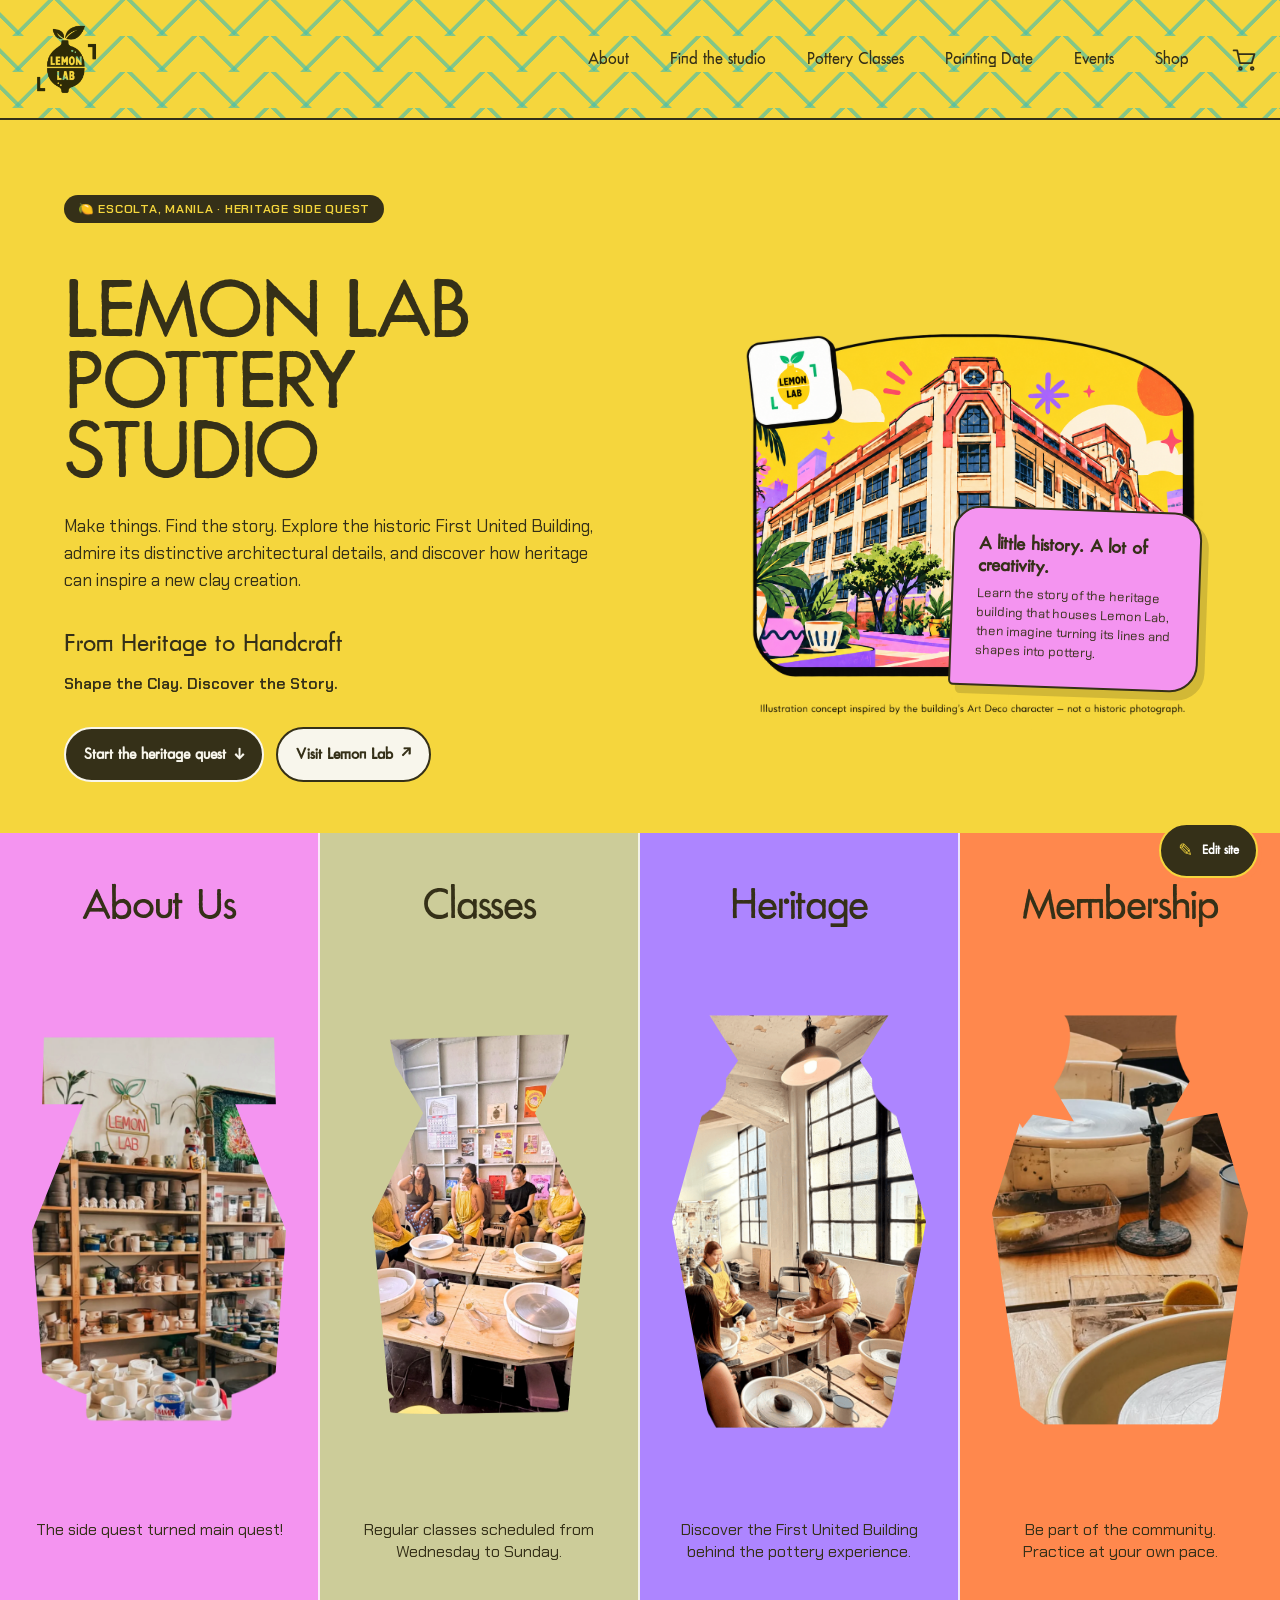
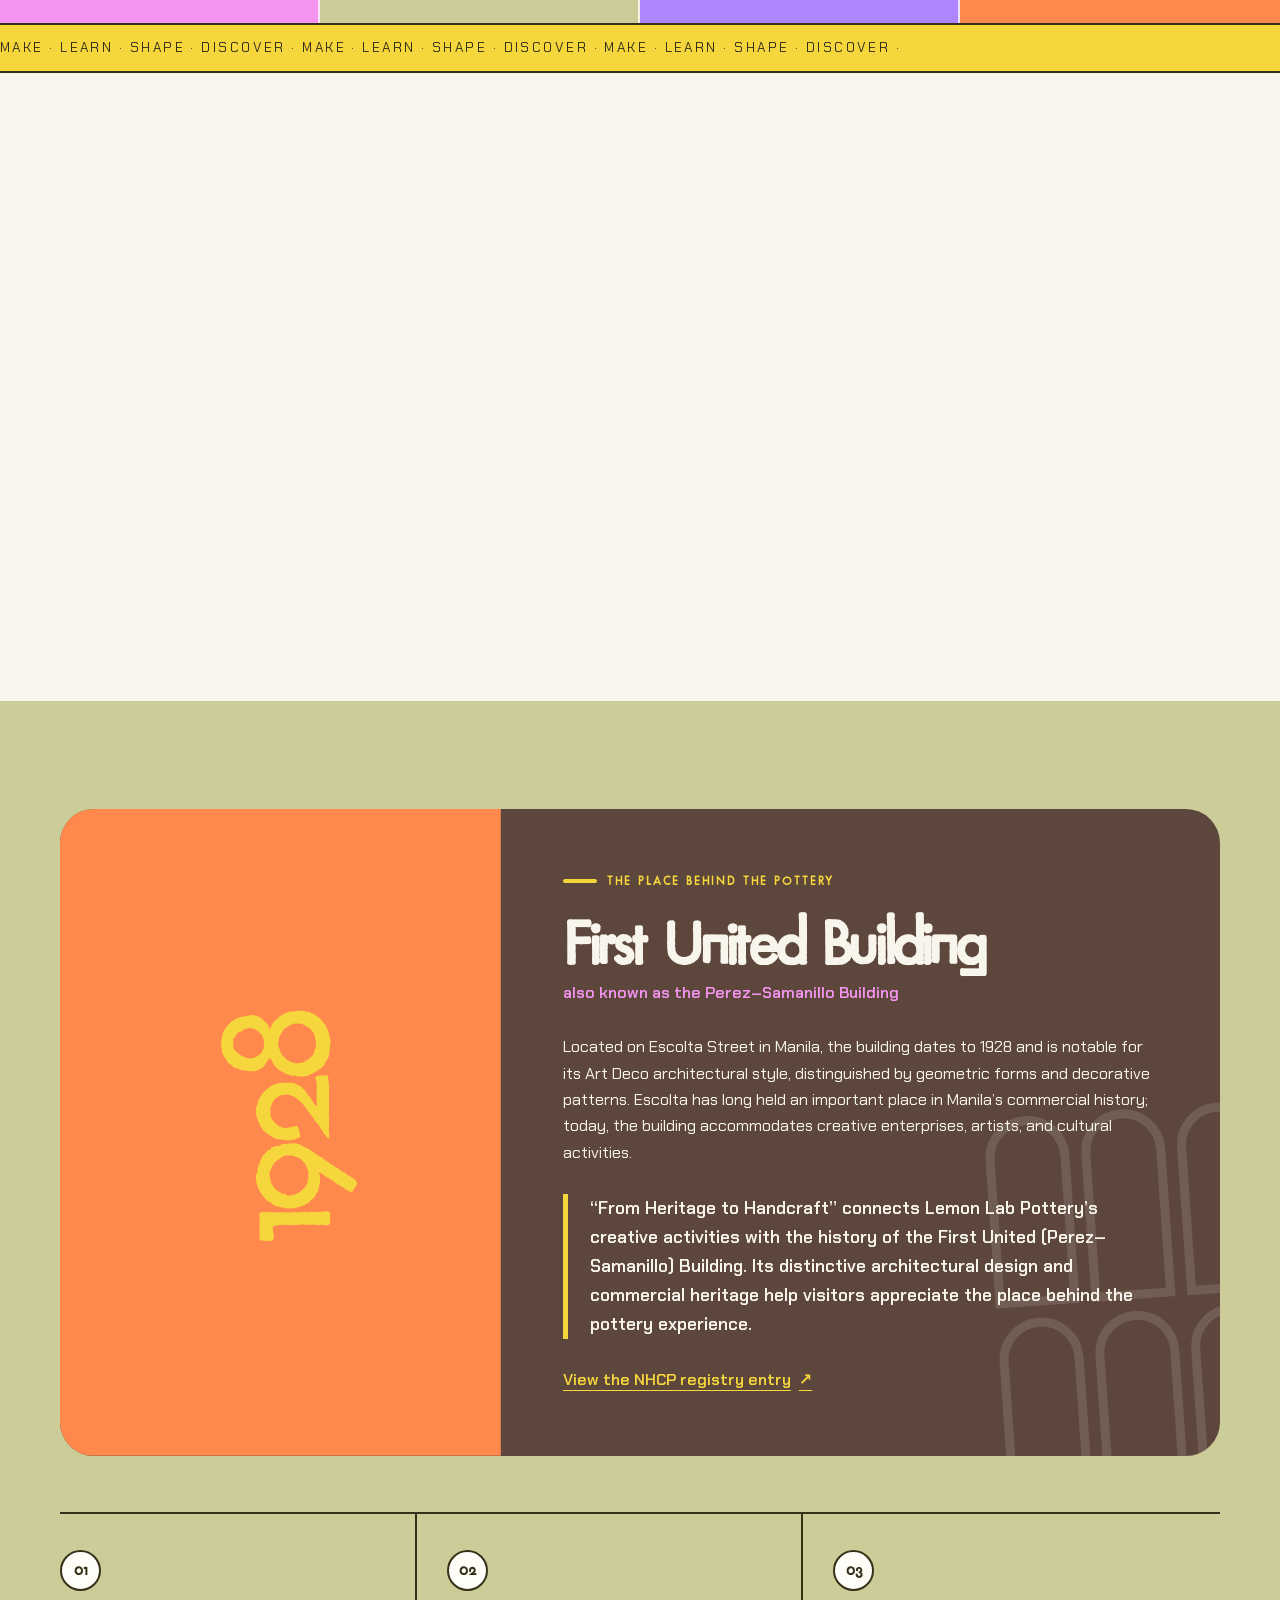
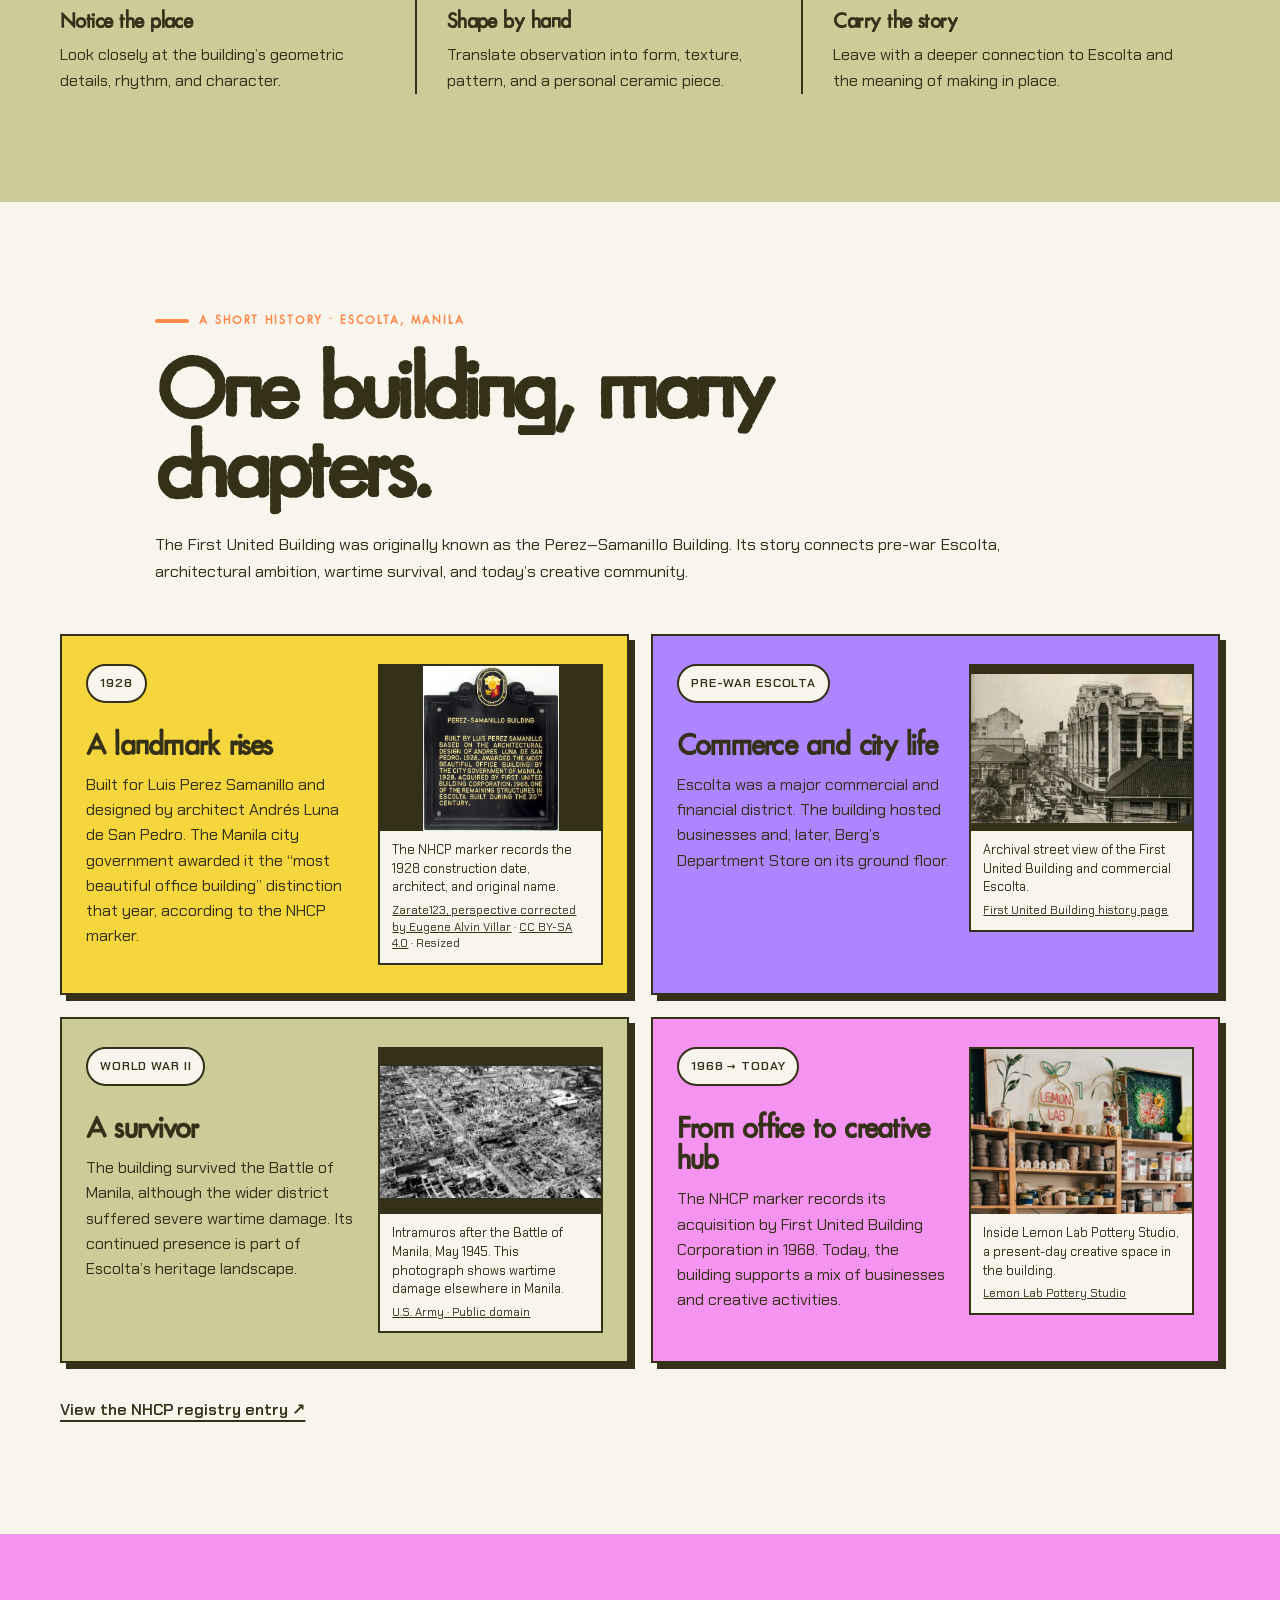
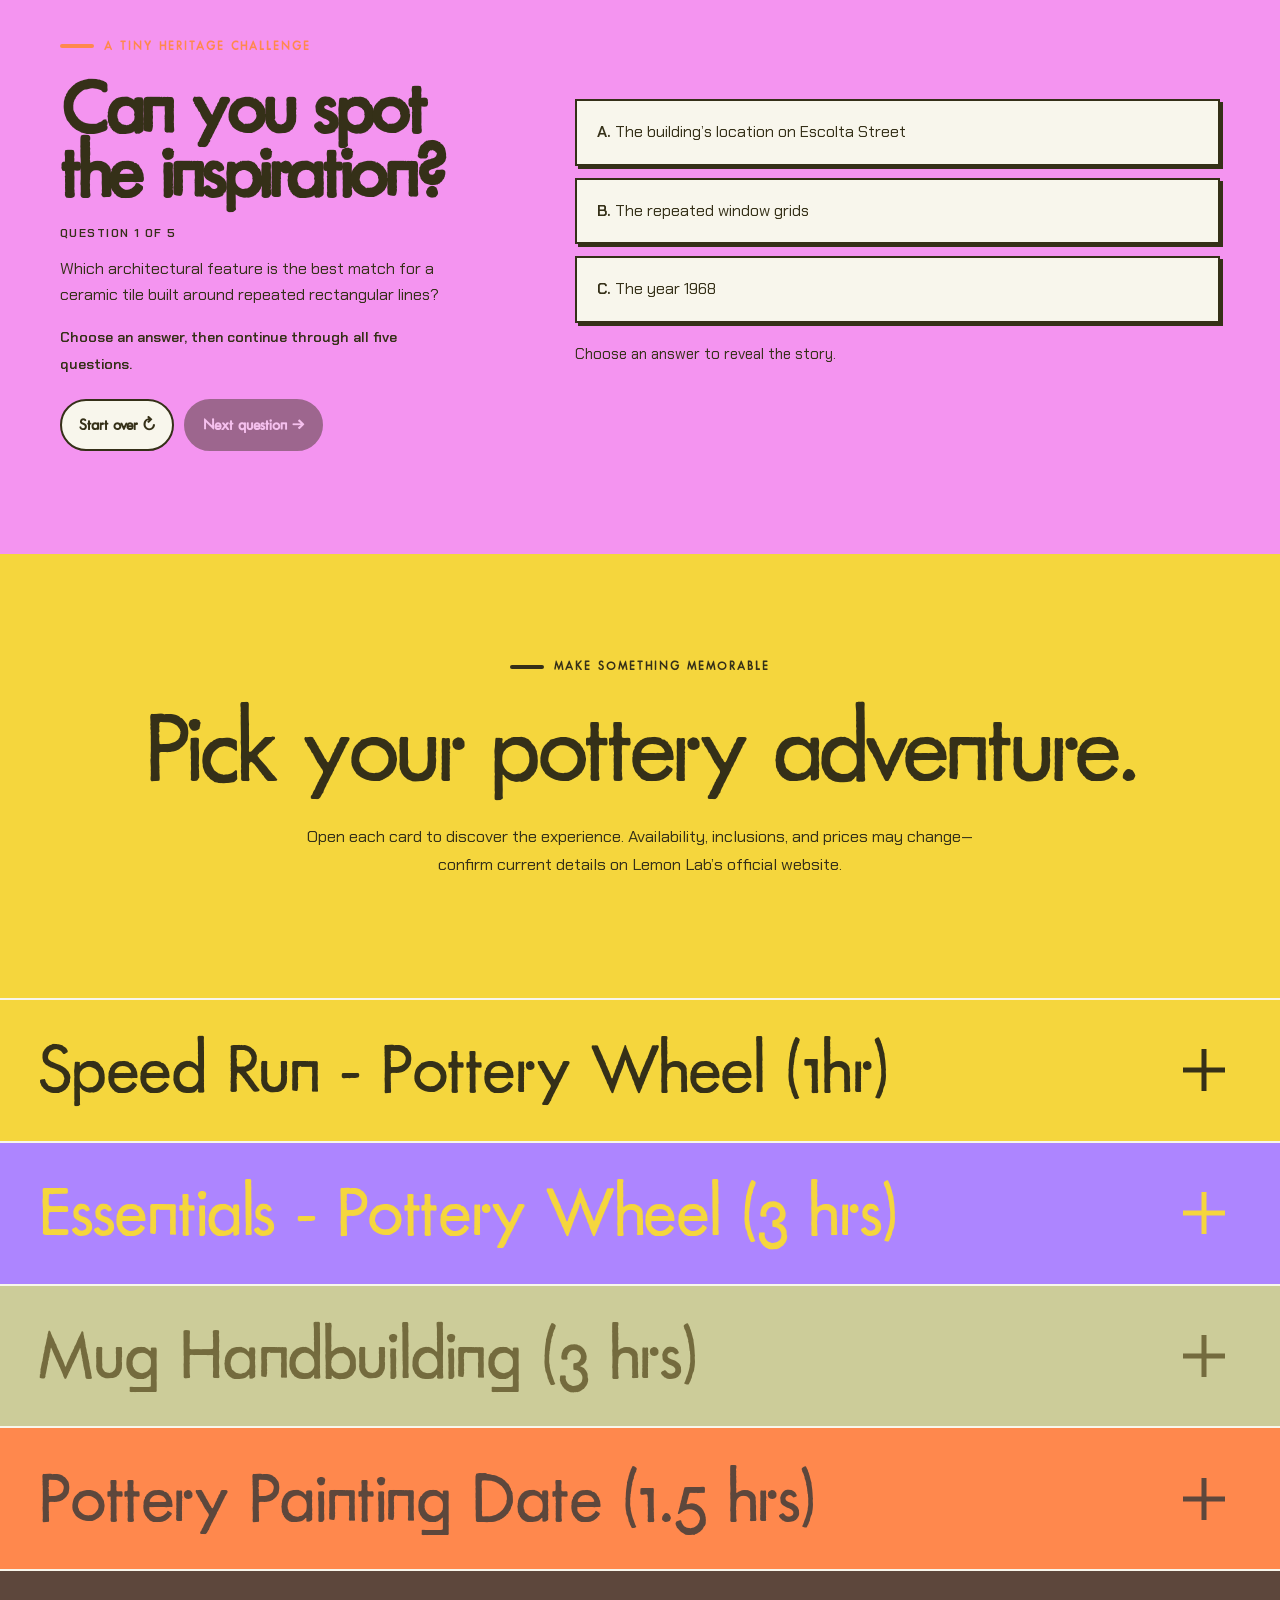
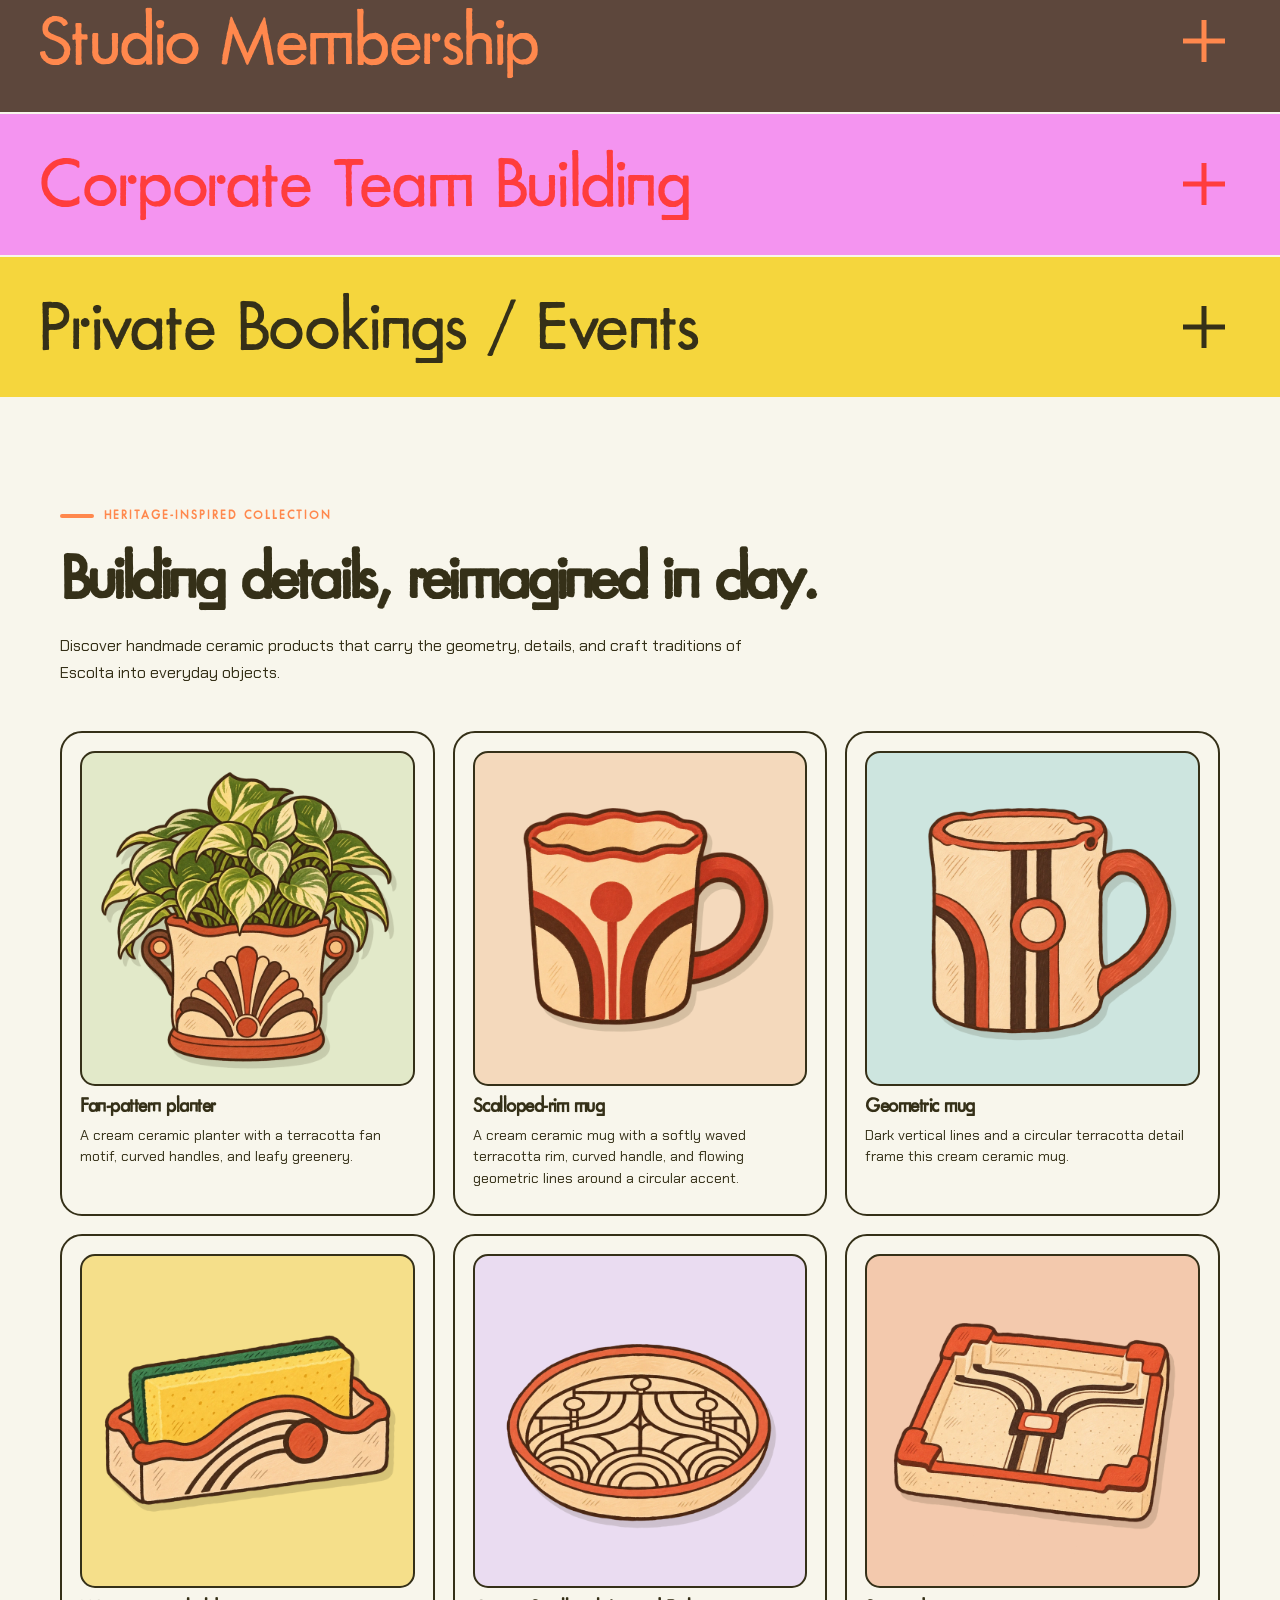
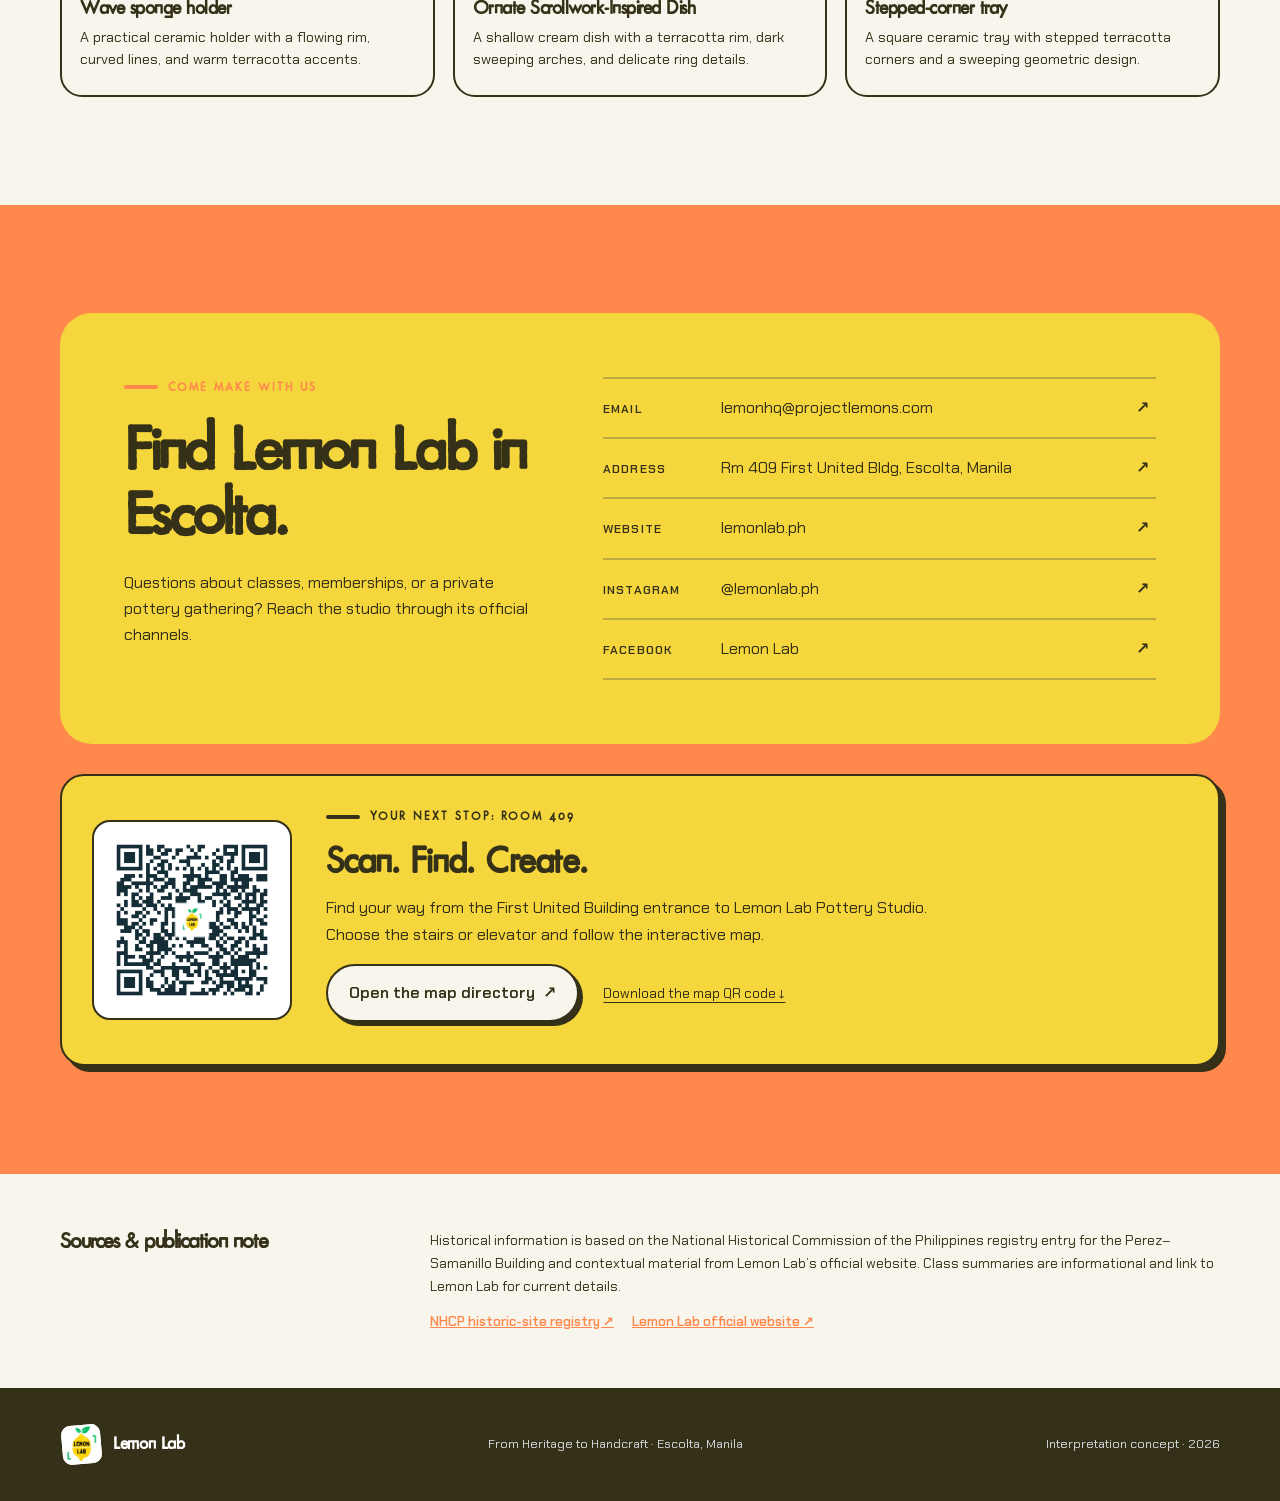
==== commit 9d4619f7: "Add scalloped-rim mug to illustrated pottery collection" ====
--- a/index.html
+++ b/index.html
@@ -8,7 +8,7 @@
   <title>Lemon Lab Pottery Studio | Heritage &amp; Handcraft</title>
   <link rel="icon" type="image/png" sizes="32x32" href="[data-uri]">
   <link rel="apple-touch-icon" href="assets/lemon-lab-favicon-transparent.png">
-  <link rel="stylesheet" href="css/styles.css?v=heritage-photo-rectangle">
+  <link rel="stylesheet" href="css/styles.css?v=six-products">
 </head>
 <body>
   <a class="skip-link" href="#main-content">Skip to content</a>
@@ -394,6 +394,11 @@
           </article>
 
           <article class="concept-card reveal">
+            <div class="concept-art concept-illustration scalloped-art"><img src="assets/illustrations/scalloped-mug-storybook.webp" alt="Hand-drawn cream mug with a scalloped terracotta rim, curved handle, and symmetrical arches around a circular detail." width="800" height="800" loading="lazy"></div>
+            <h3>Scalloped-rim mug</h3>
+            <p>A cream ceramic mug with a softly waved terracotta rim, curved handle, and flowing geometric lines around a circular accent.</p>
+          </article>
+          <article class="concept-card reveal">
             <div class="concept-art concept-illustration geometric-art"><img src="assets/illustrations/mug-storybook-v3.webp" alt="Cartoon illustration: Dark vertical lines and a circular terracotta detail frame this cream ceramic mug." width="800" height="800" loading="lazy"></div>
             <h3>Geometric mug</h3>
             <p>Dark vertical lines and a circular terracotta detail frame this cream ceramic mug.</p>
--- a/css/styles.css
+++ b/css/styles.css
@@ -881,7 +881,7 @@
 .round-art { background: #eadcf1; }
 .tray-art { background: #f3c9ad; }
 
-@media (min-width: 901px) { .concept-card:nth-last-child(2) { grid-column: 2 / span 2; } }
+
 
 .directory-qr-card { display: grid; grid-template-columns: 200px 1fr; gap: 34px; align-items: center; margin-top: 30px; padding: 30px; border: var(--border); border-radius: 24px; background: var(--yellow); box-shadow: 6px 6px 0 var(--ink); }
 .directory-qr-image { display: block; background: white; border: 2px solid var(--ink); border-radius: 18px; padding: 8px; overflow: hidden; }
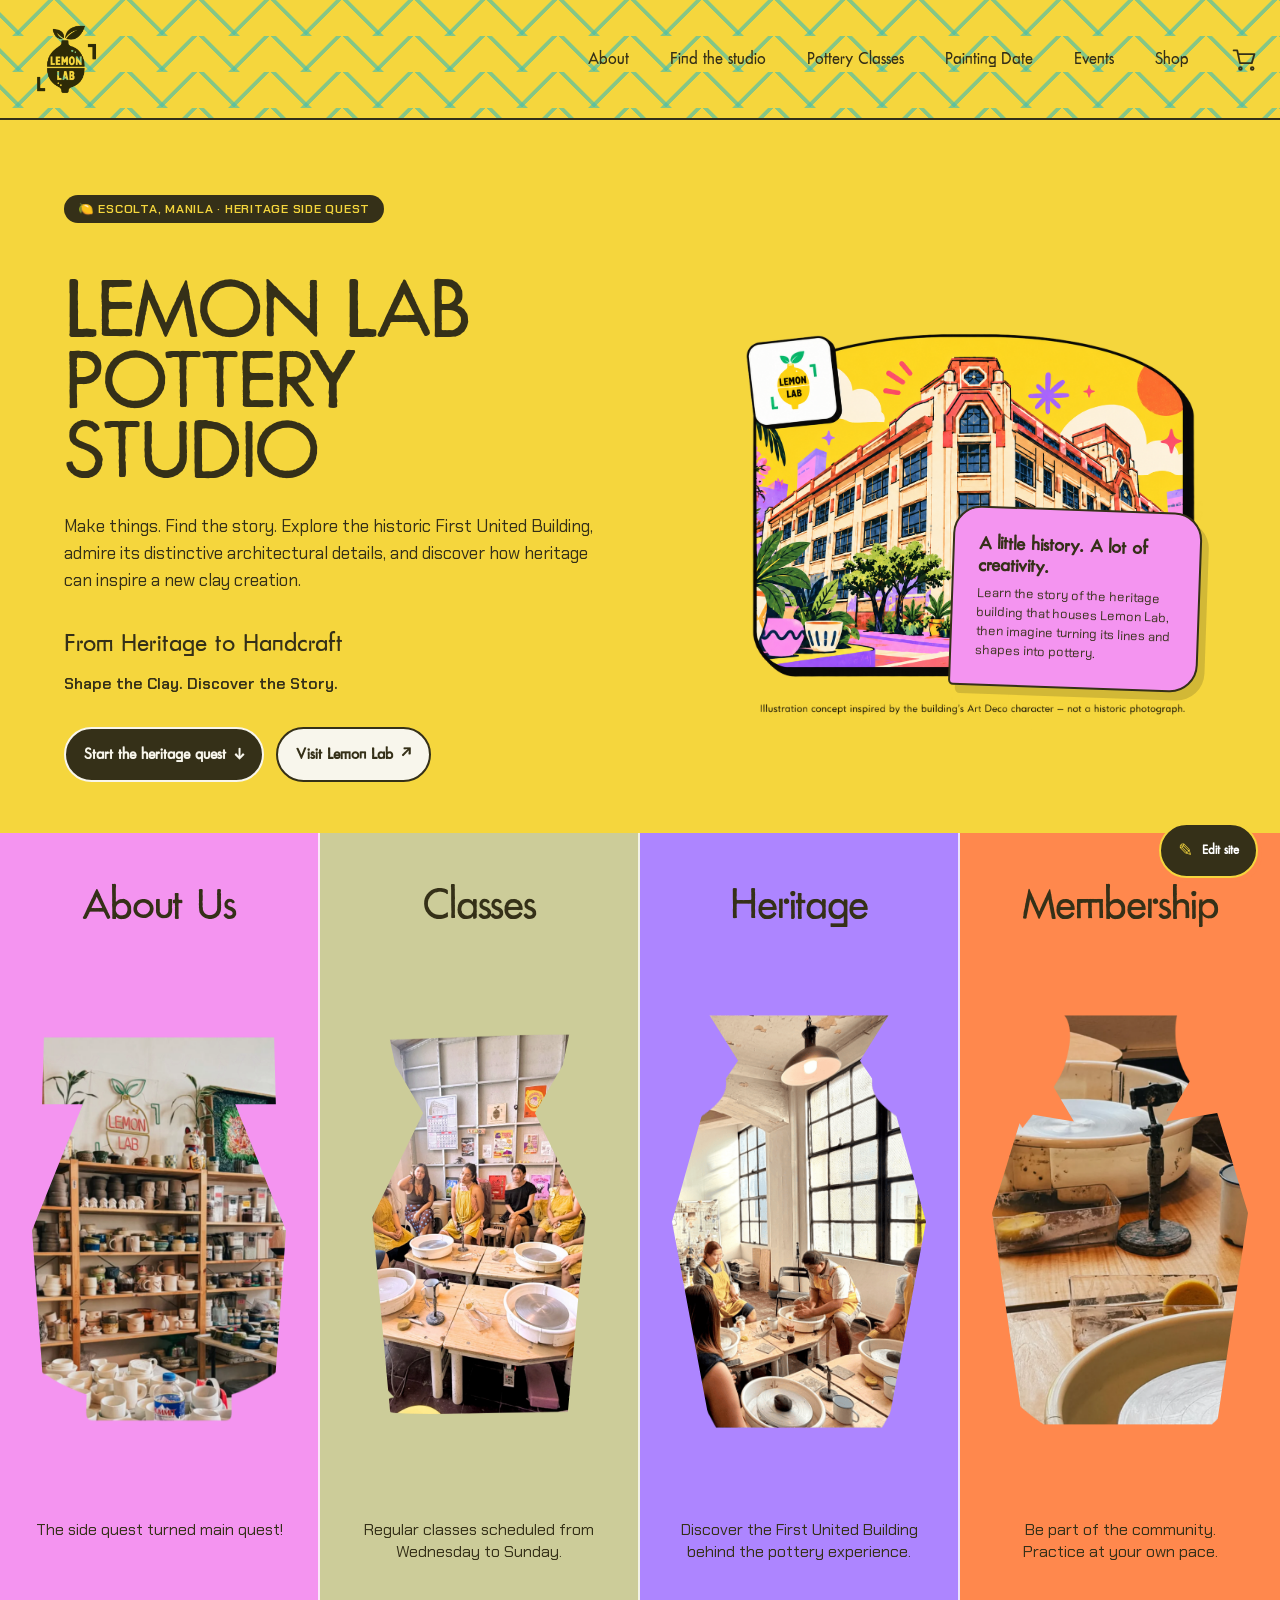
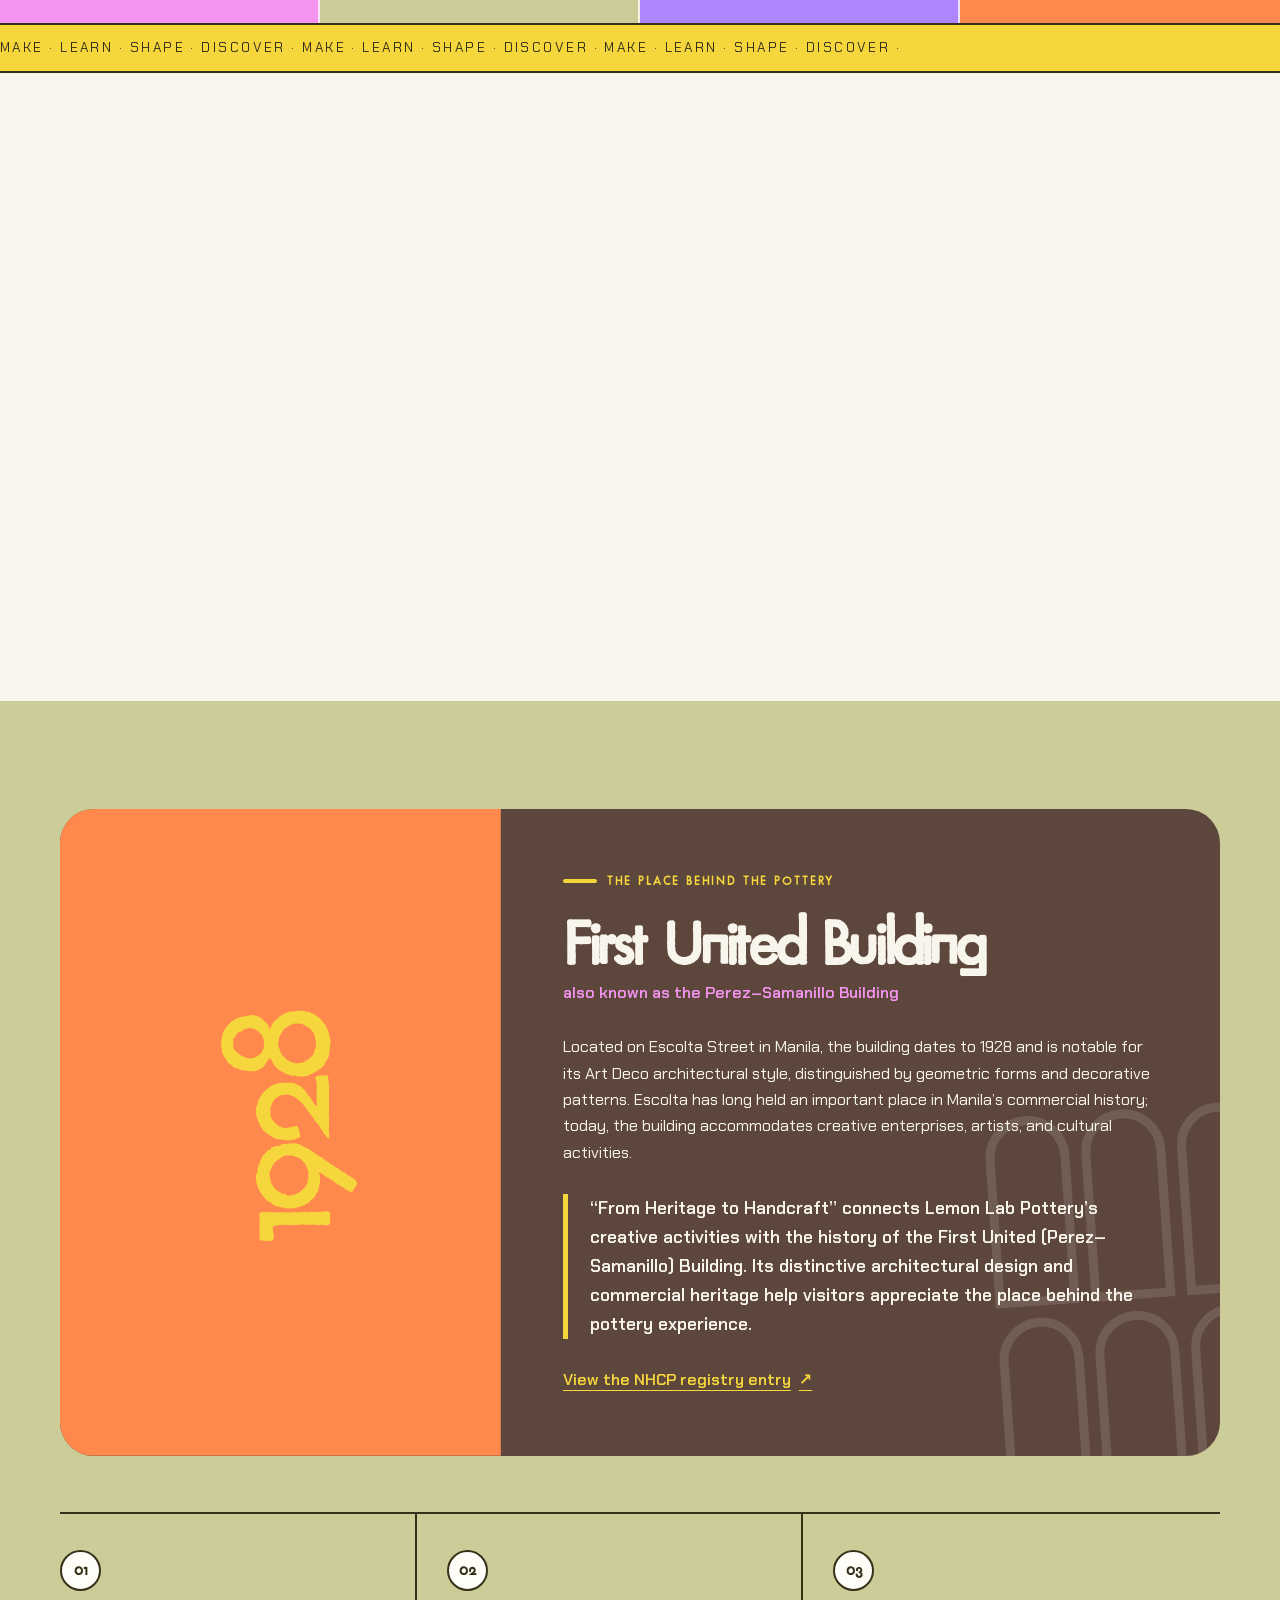
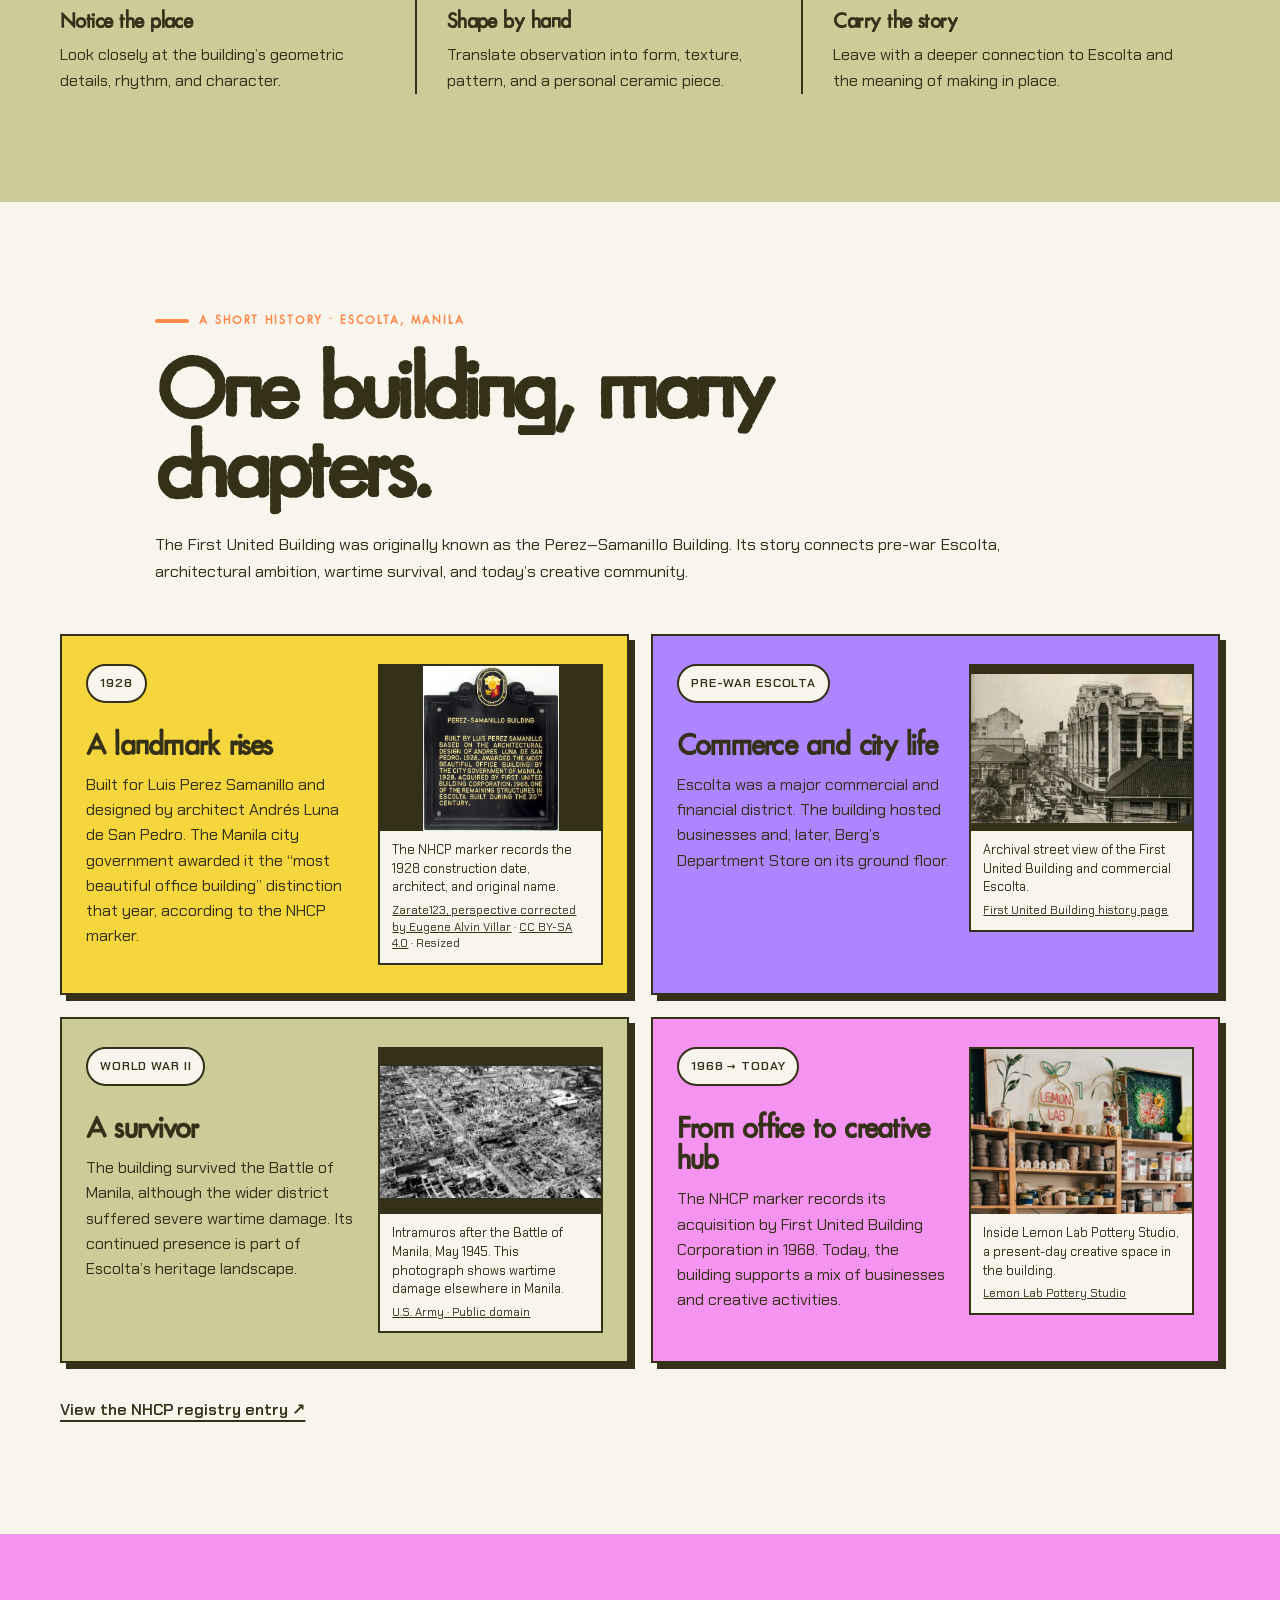
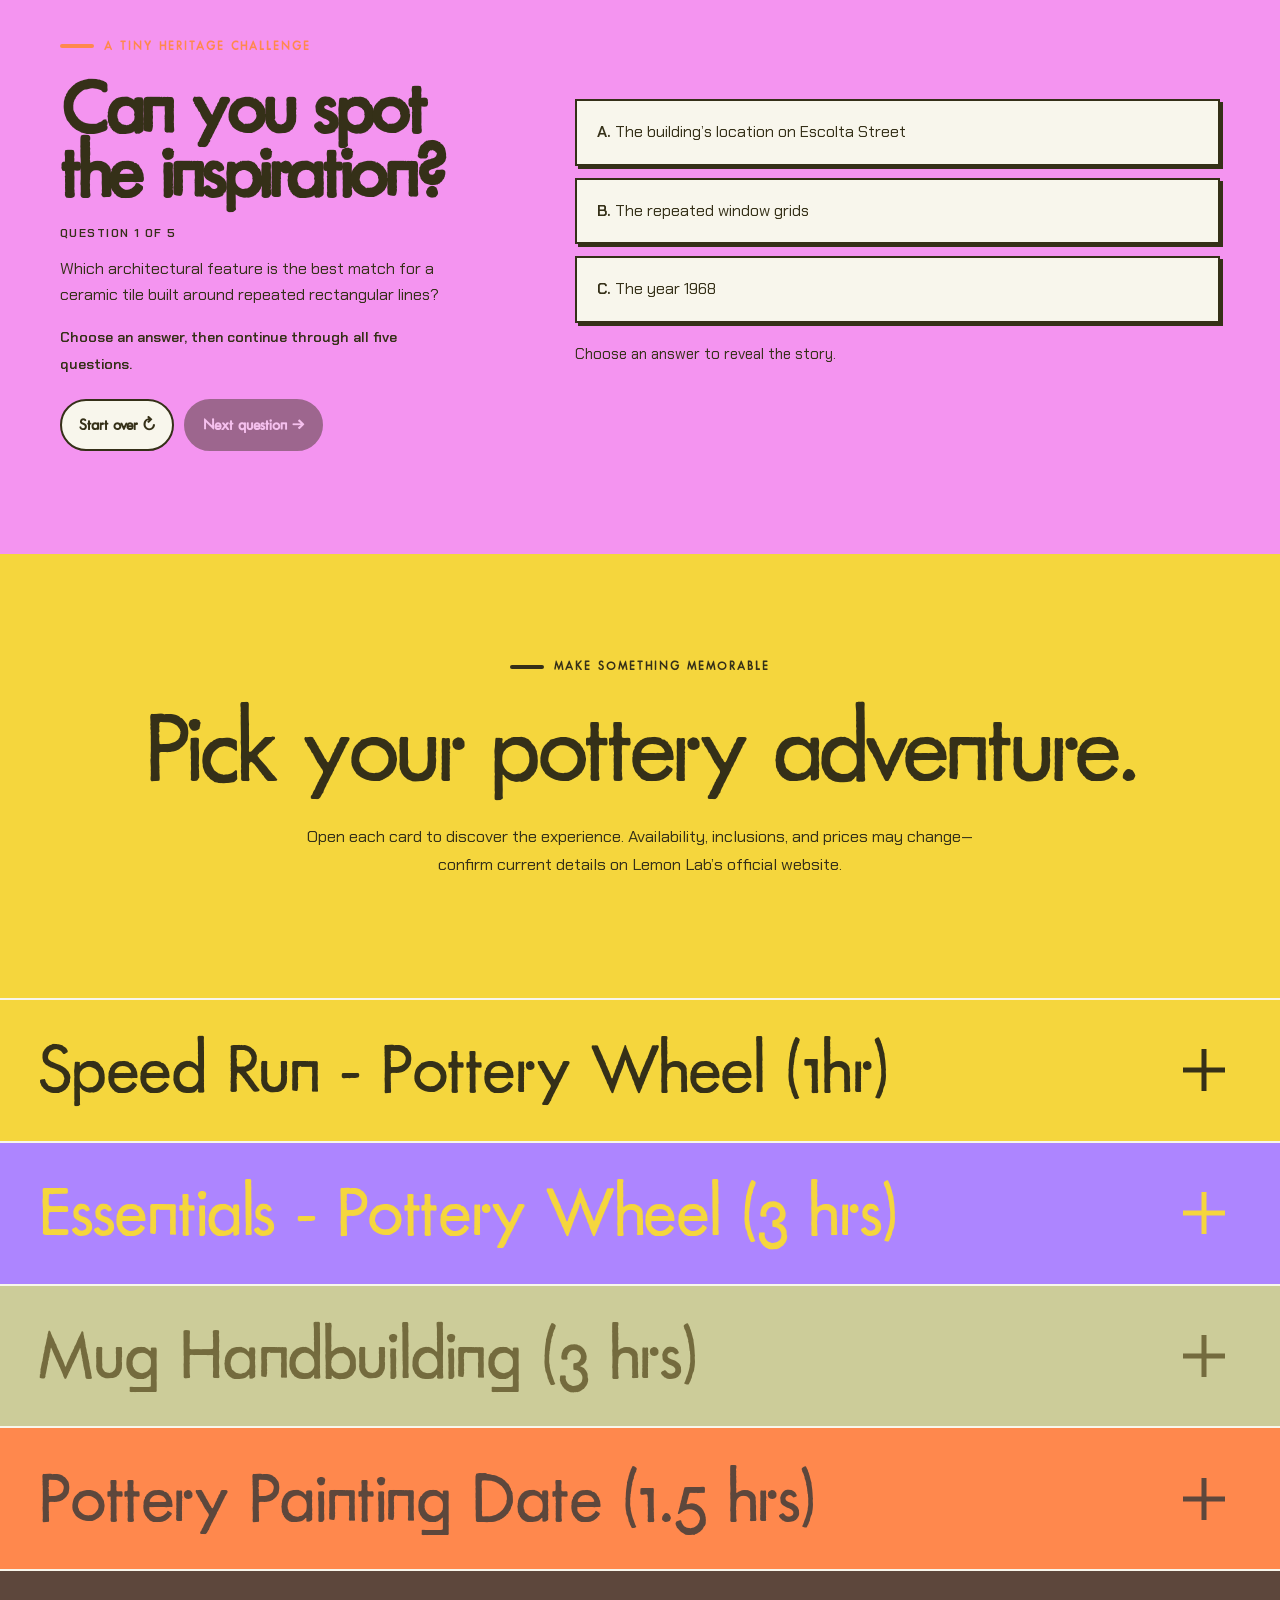
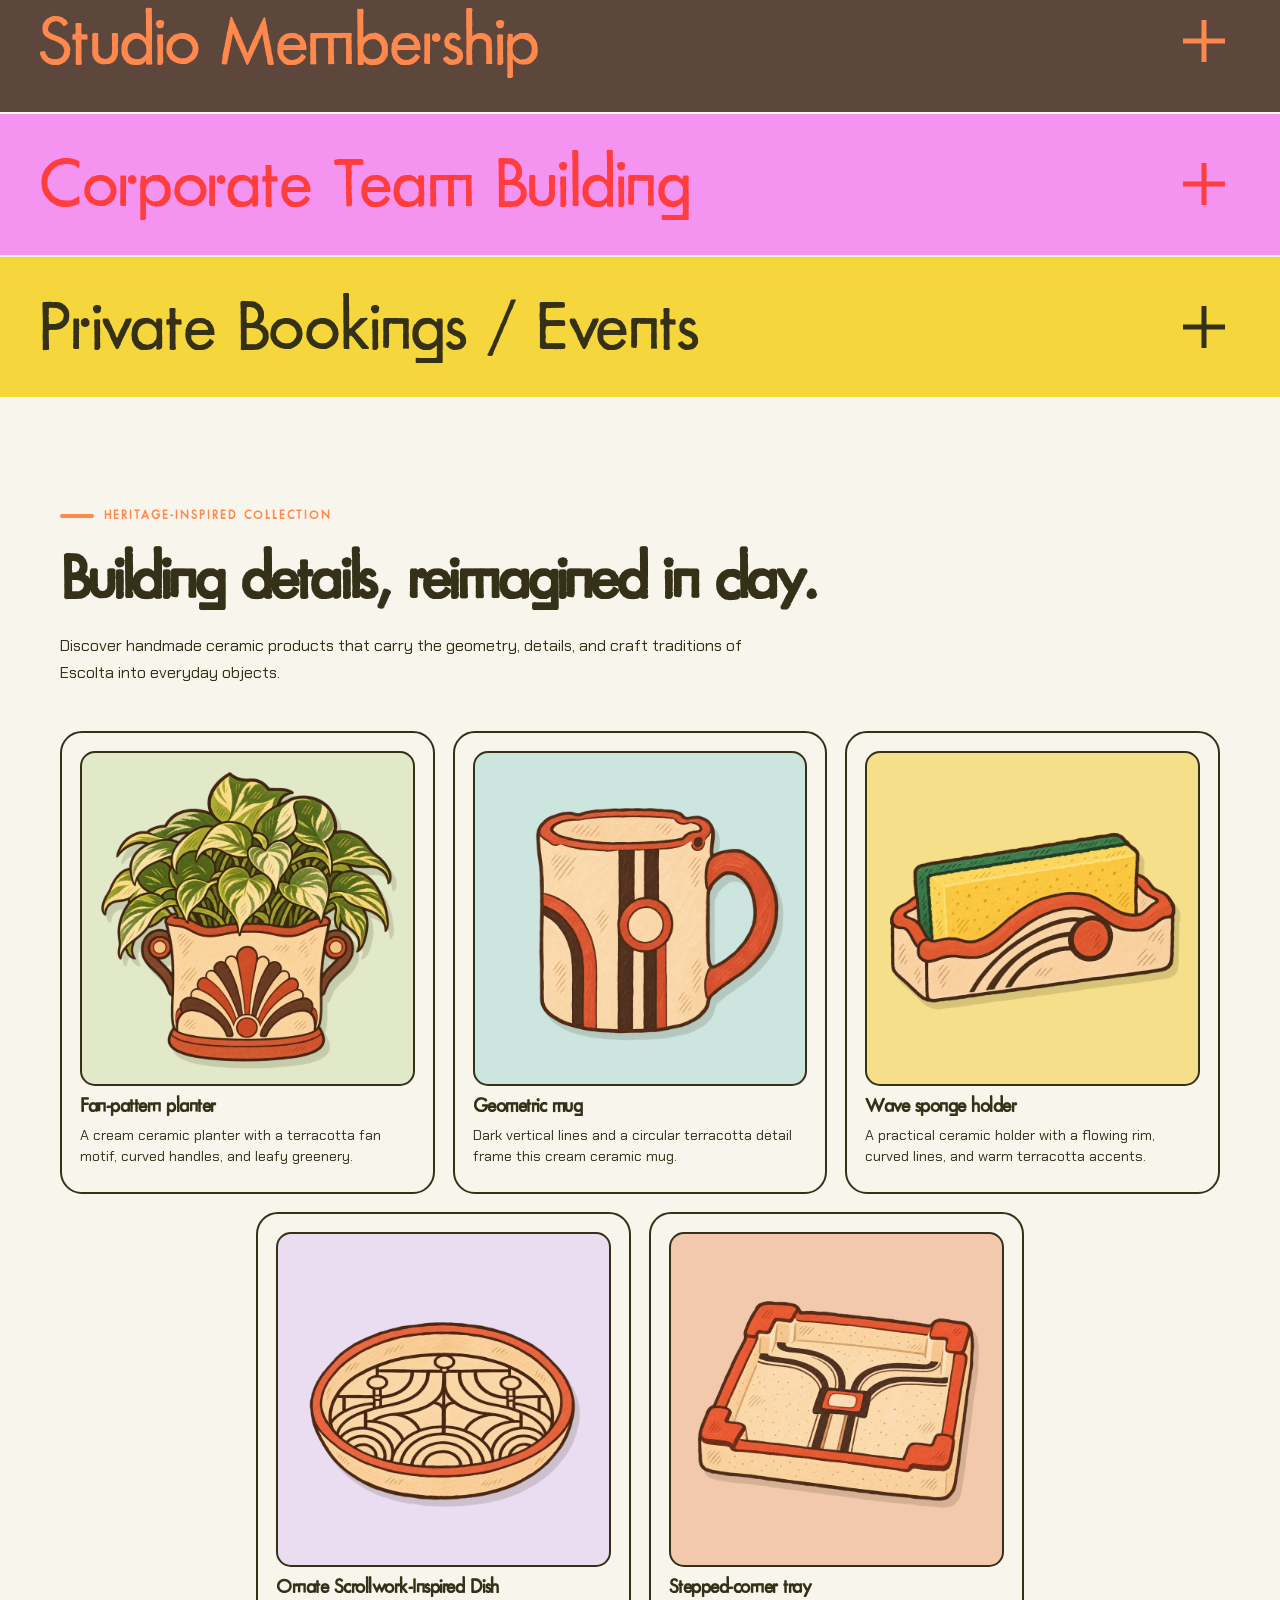
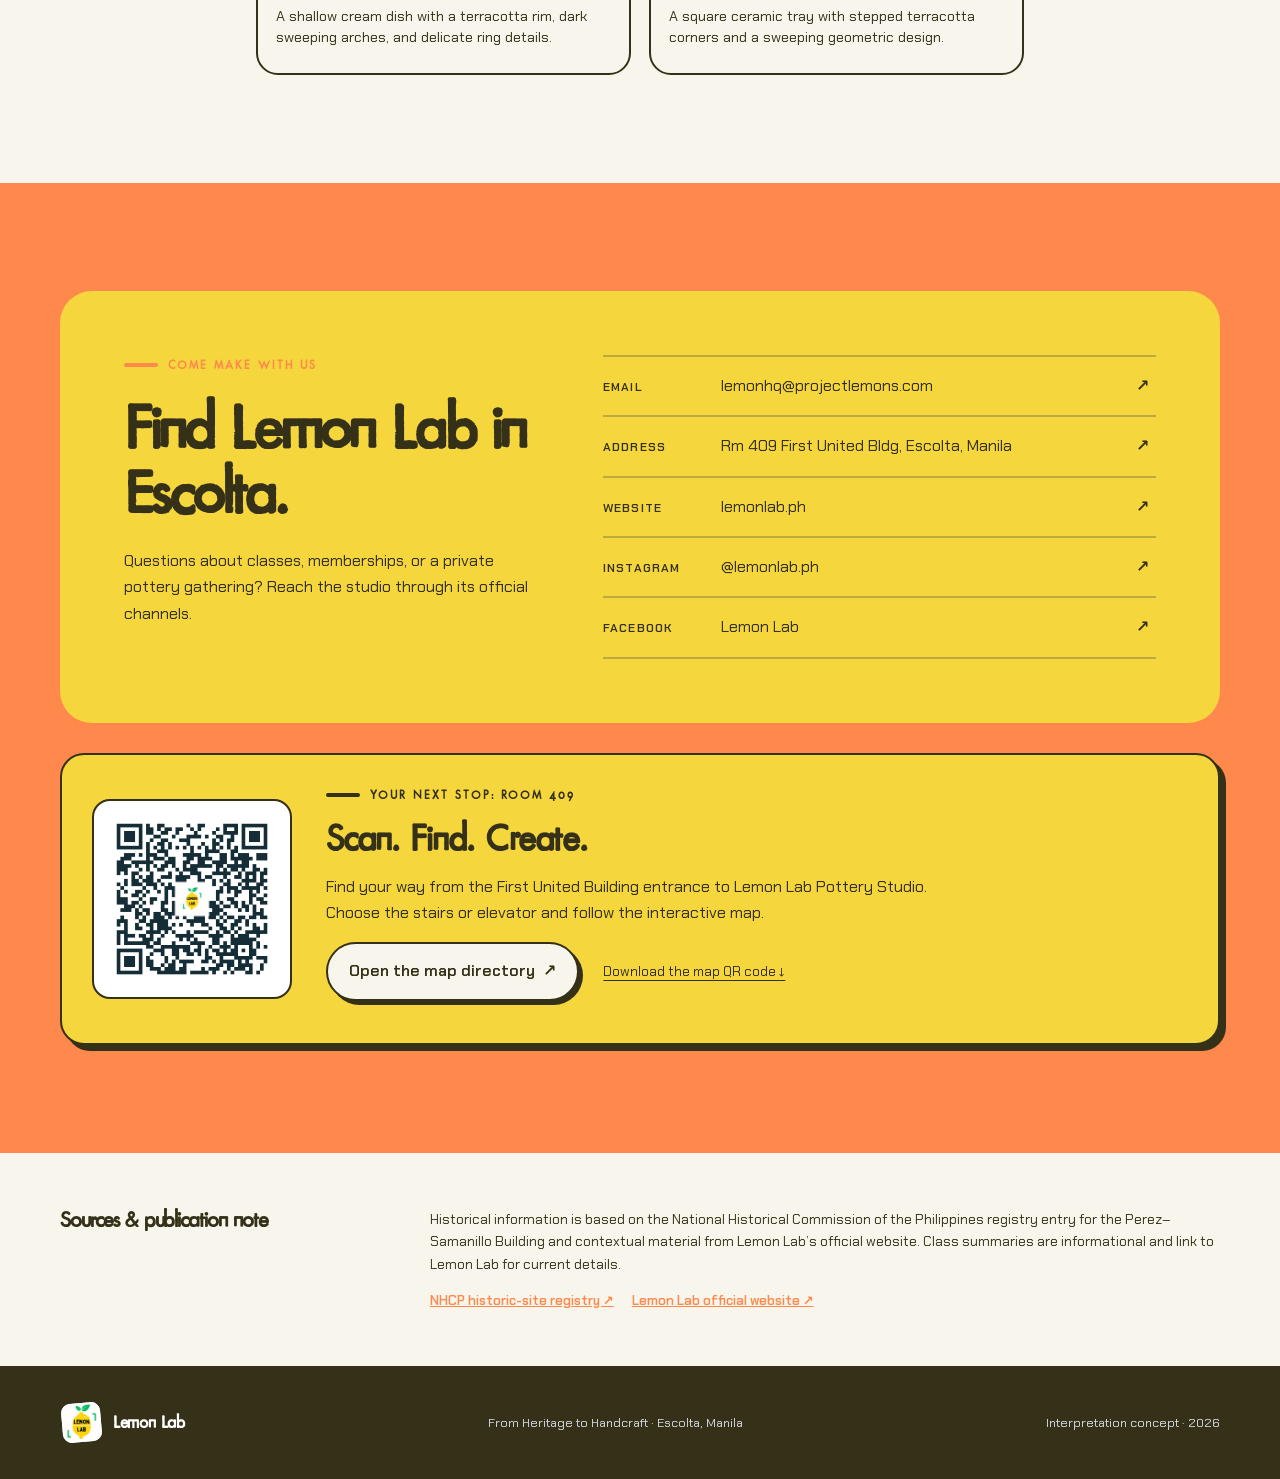
==== commit 82e90d4e: "Remove newly added scalloped mug and restore five-product gallery" ====
--- a/index.html
+++ b/index.html
@@ -8,7 +8,7 @@
   <title>Lemon Lab Pottery Studio | Heritage &amp; Handcraft</title>
   <link rel="icon" type="image/png" sizes="32x32" href="[data-uri]">
   <link rel="apple-touch-icon" href="assets/lemon-lab-favicon-transparent.png">
-  <link rel="stylesheet" href="css/styles.css?v=six-products">
+  <link rel="stylesheet" href="css/styles.css?v=five-products-restored">
 </head>
 <body>
   <a class="skip-link" href="#main-content">Skip to content</a>
@@ -392,12 +392,6 @@
             <h3>Fan-pattern planter</h3>
             <p>A cream ceramic planter with a terracotta fan motif, curved handles, and leafy greenery.</p>
           </article>
-
-          <article class="concept-card reveal">
-            <div class="concept-art concept-illustration scalloped-art"><img src="assets/illustrations/scalloped-mug-storybook.webp" alt="Hand-drawn cream mug with a scalloped terracotta rim, curved handle, and symmetrical arches around a circular detail." width="800" height="800" loading="lazy"></div>
-            <h3>Scalloped-rim mug</h3>
-            <p>A cream ceramic mug with a softly waved terracotta rim, curved handle, and flowing geometric lines around a circular accent.</p>
-          </article>
           <article class="concept-card reveal">
             <div class="concept-art concept-illustration geometric-art"><img src="assets/illustrations/mug-storybook-v3.webp" alt="Cartoon illustration: Dark vertical lines and a circular terracotta detail frame this cream ceramic mug." width="800" height="800" loading="lazy"></div>
             <h3>Geometric mug</h3>
--- a/css/styles.css
+++ b/css/styles.css
@@ -925,3 +925,5 @@
   aspect-ratio: auto;
   background: transparent;
 }
+
+@media (min-width: 901px) { .concept-card:nth-last-child(2) { grid-column: 2 / span 2; } }
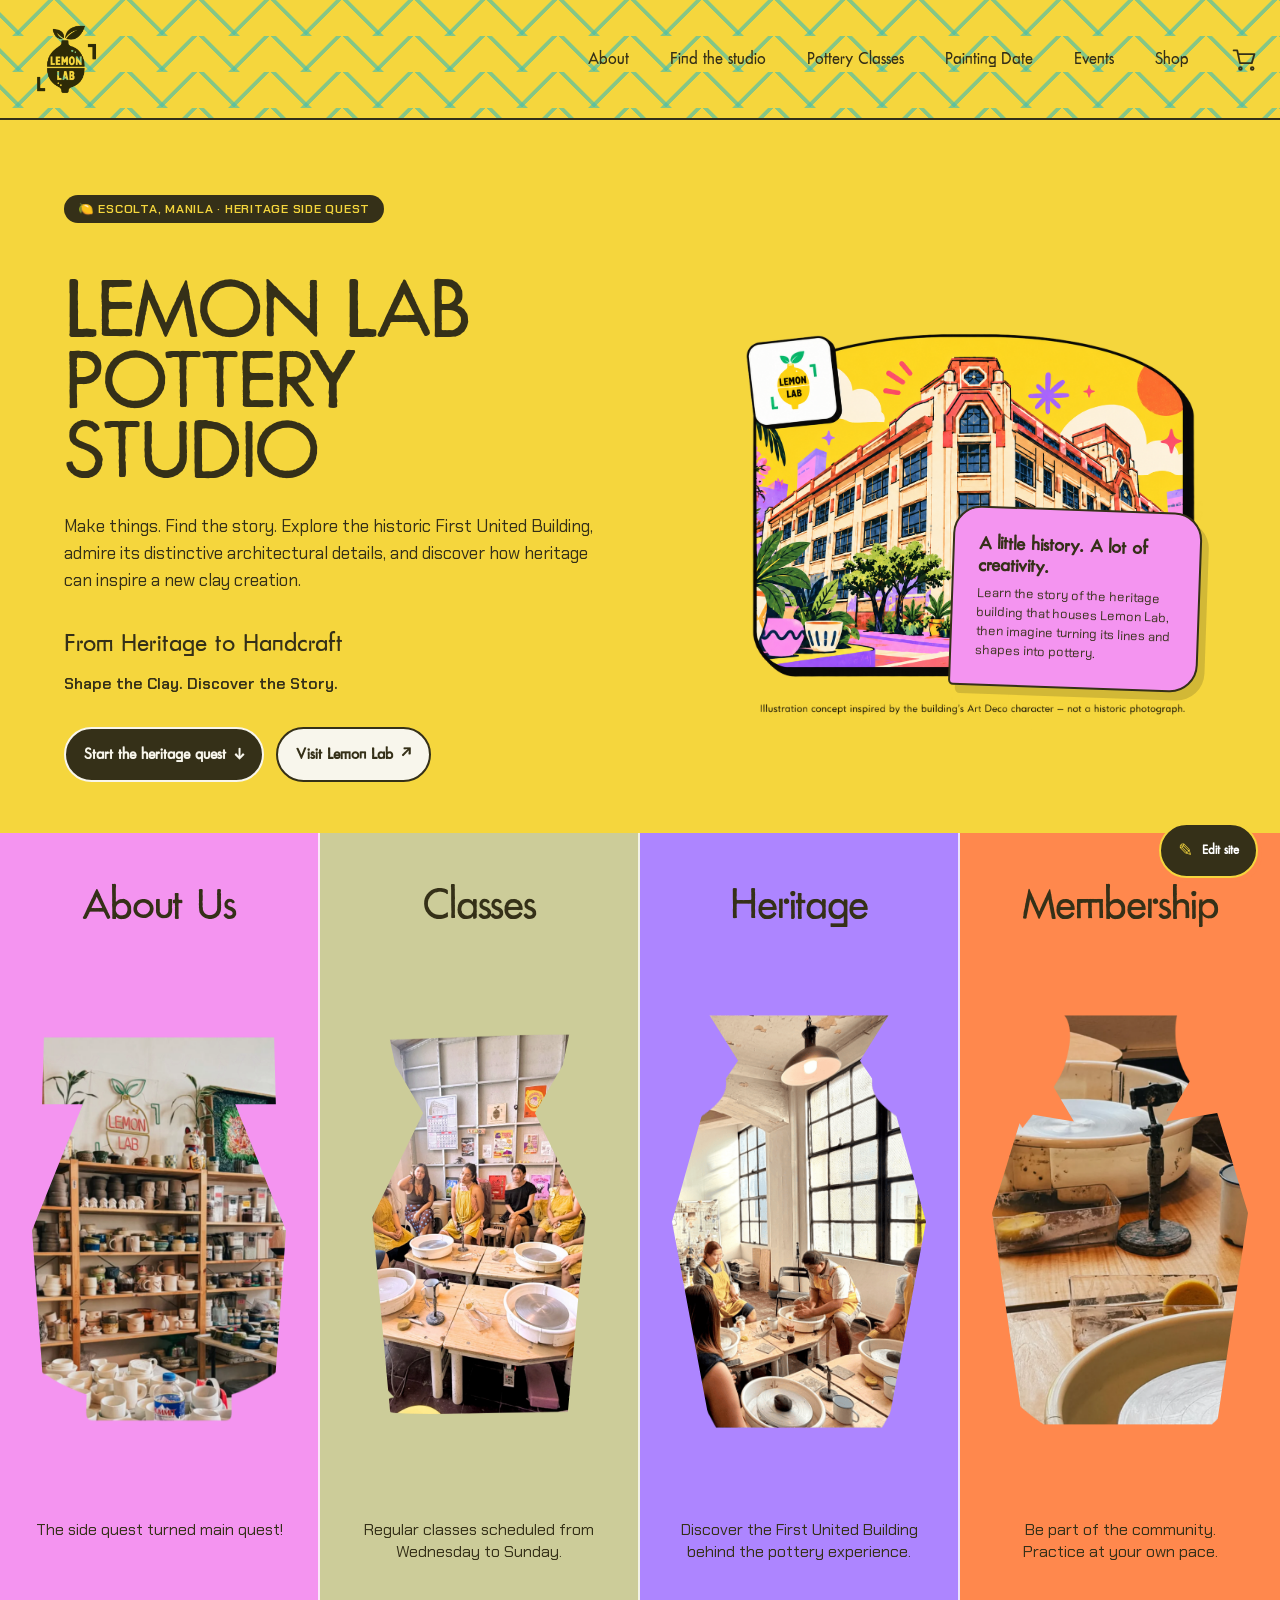
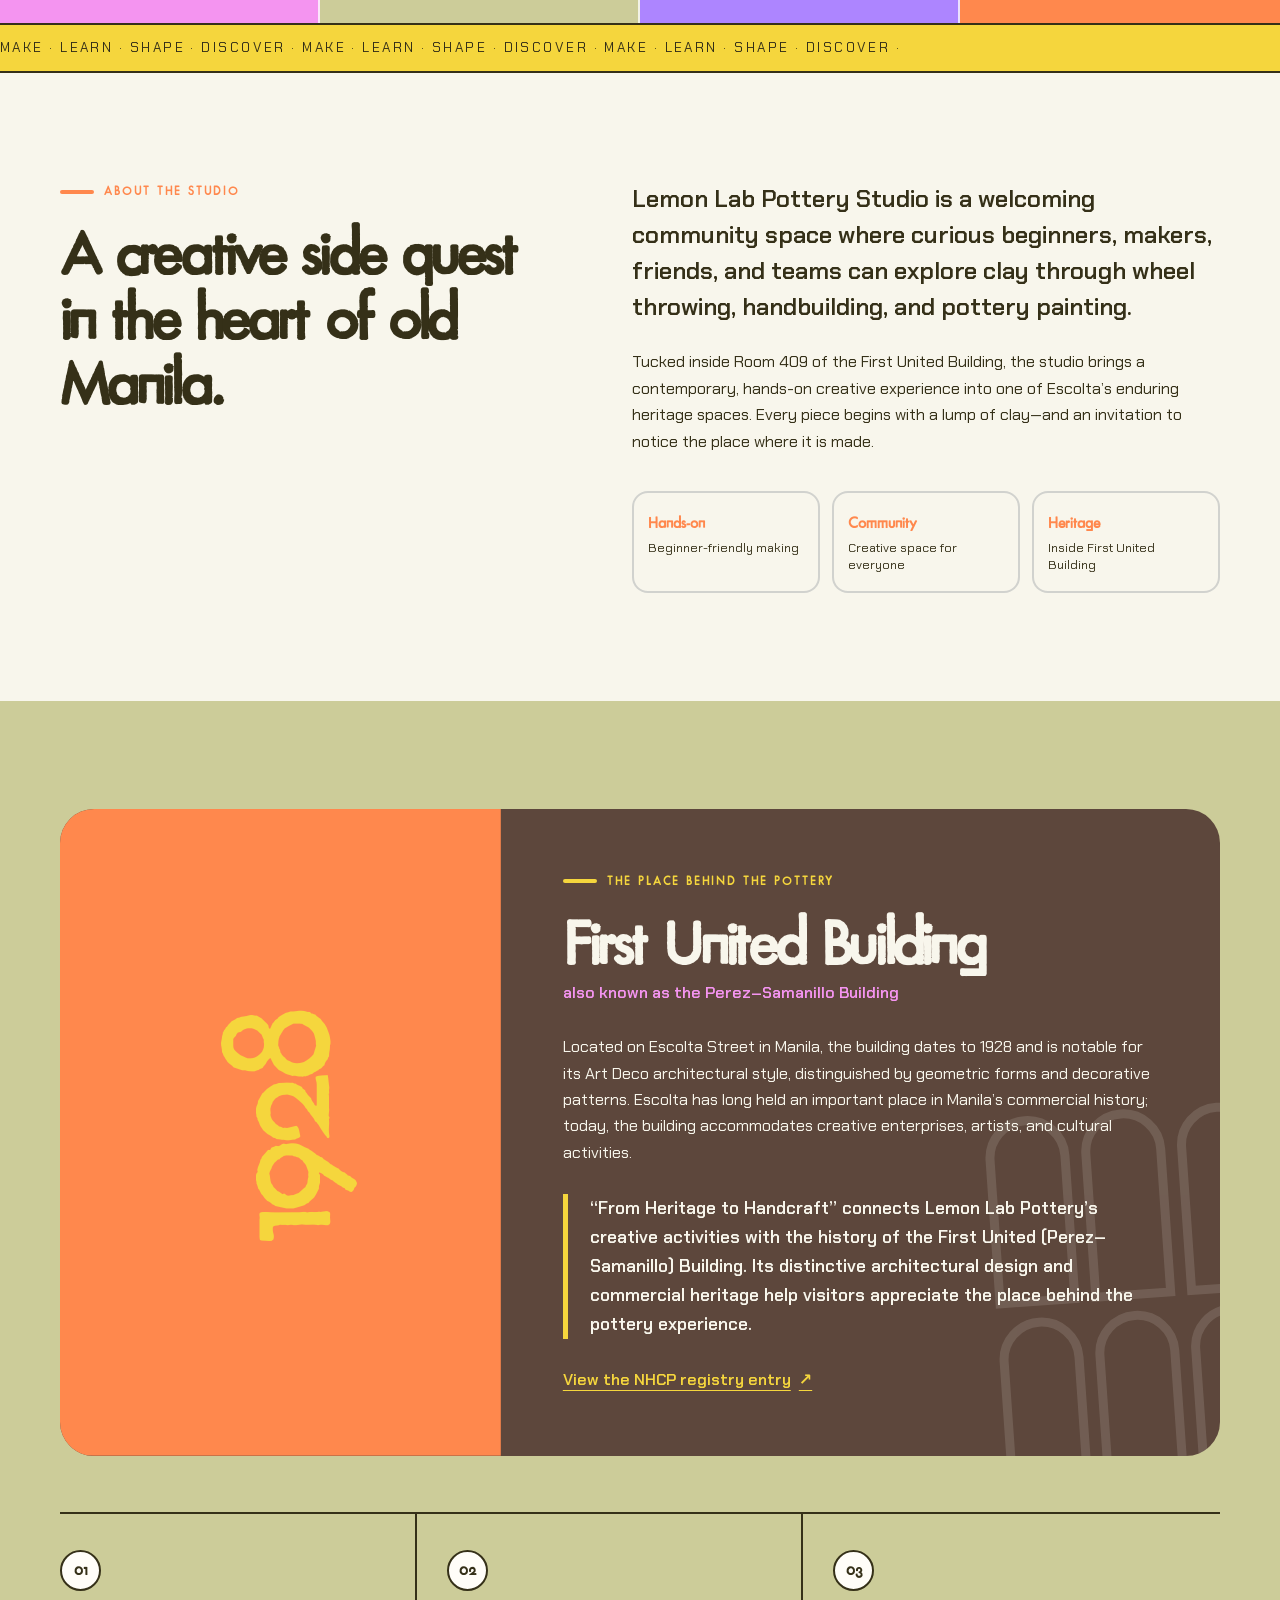
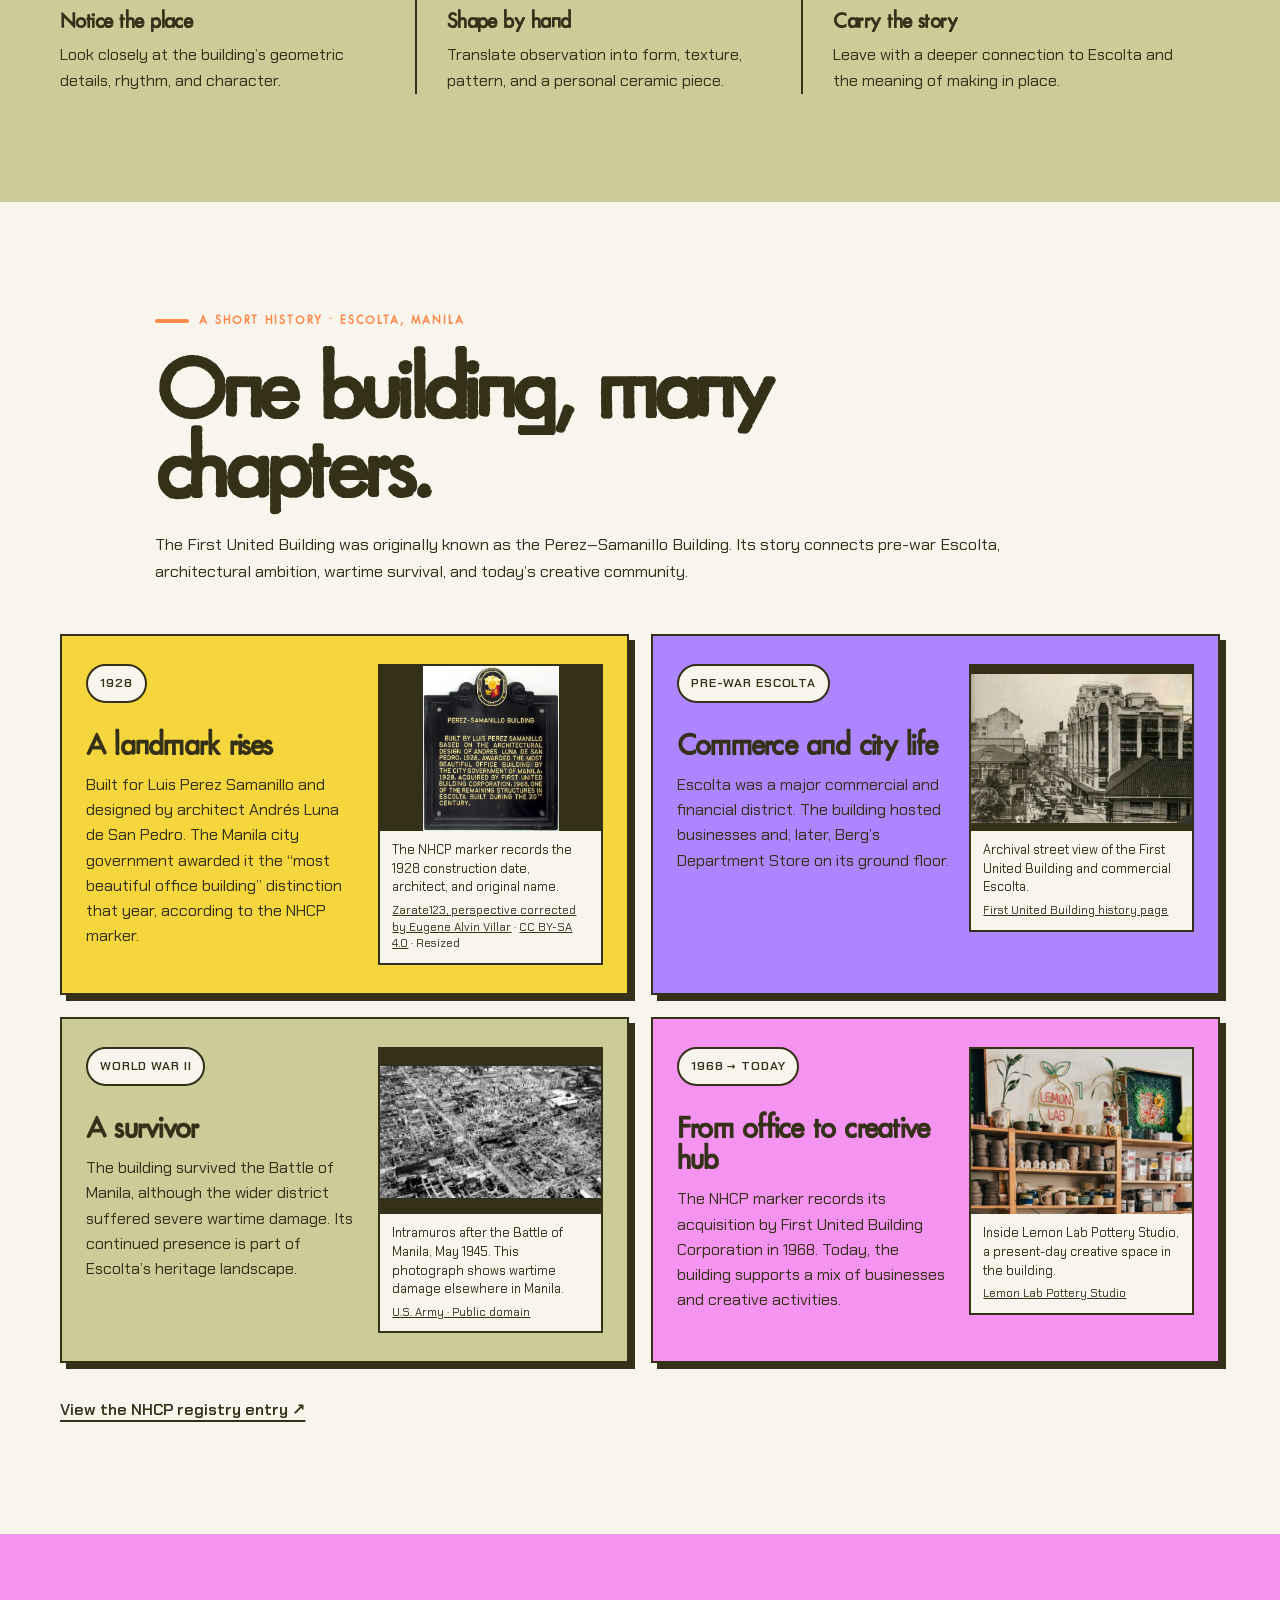
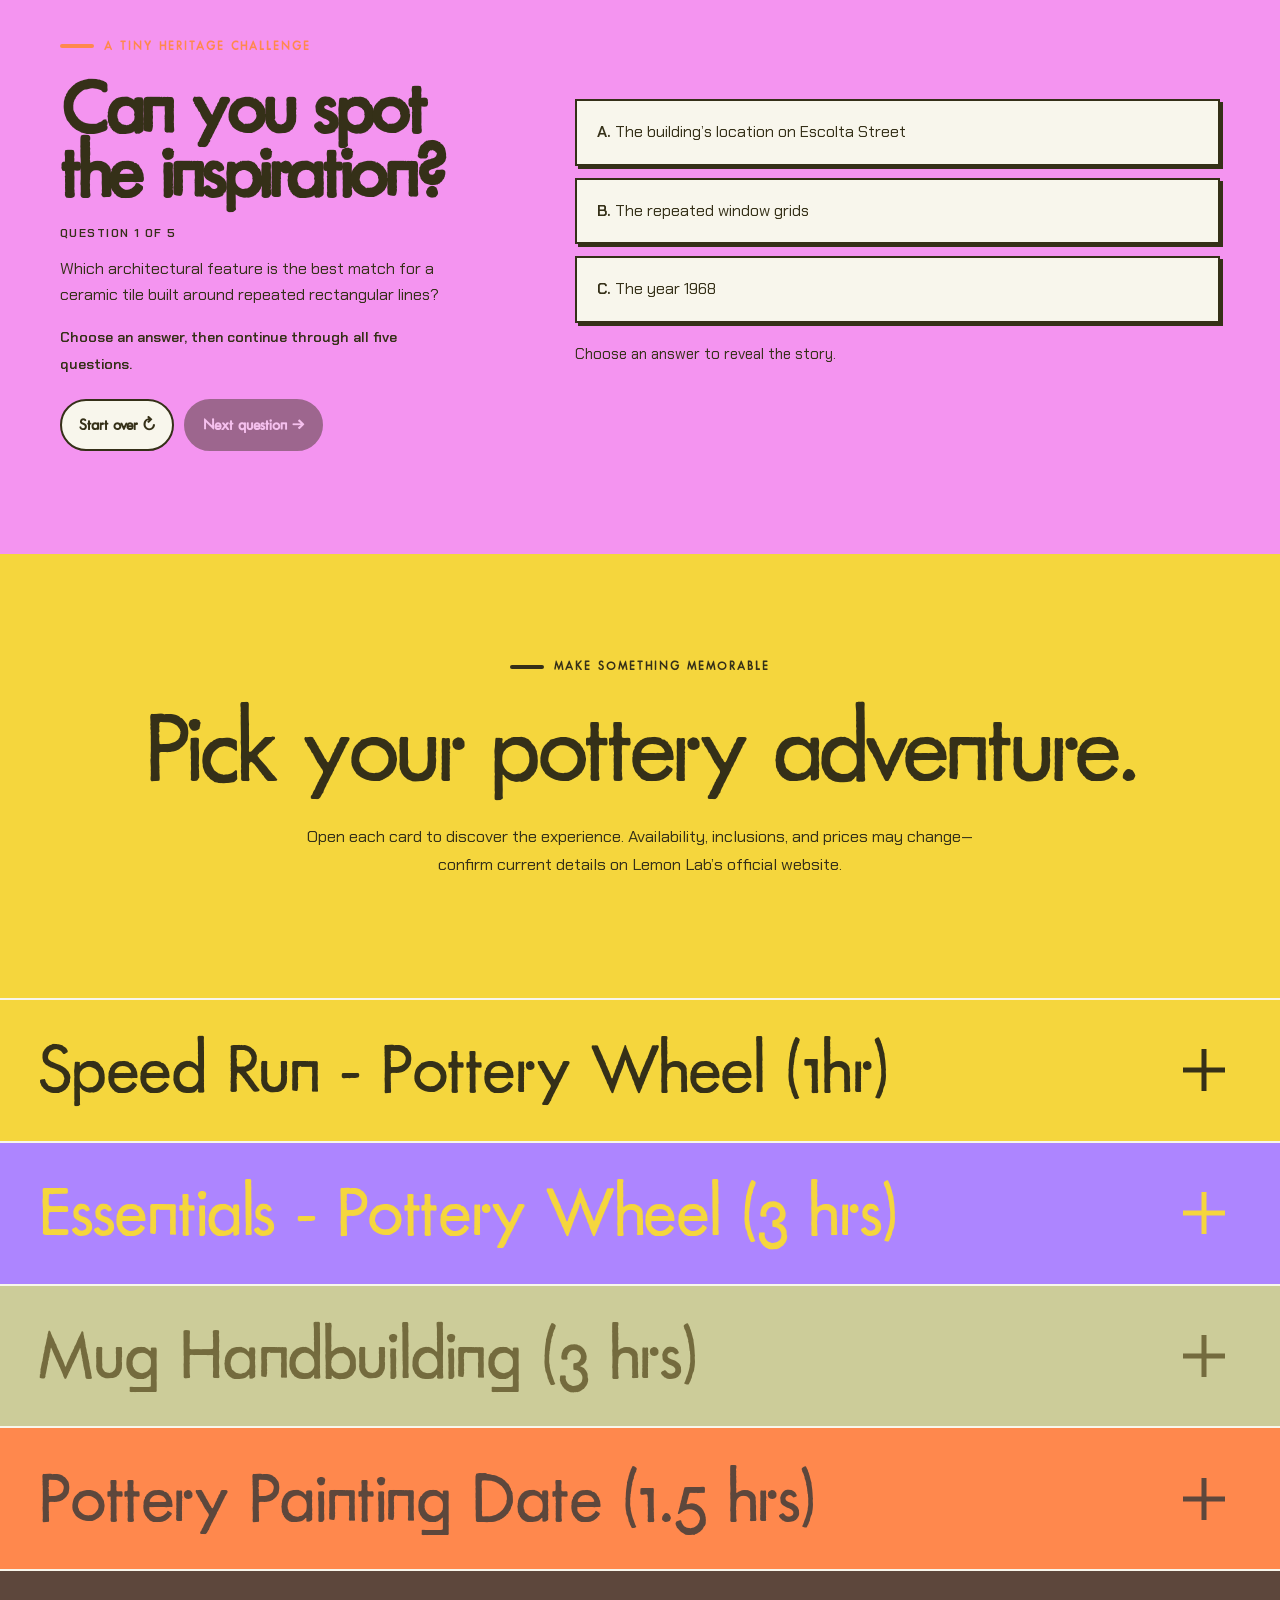
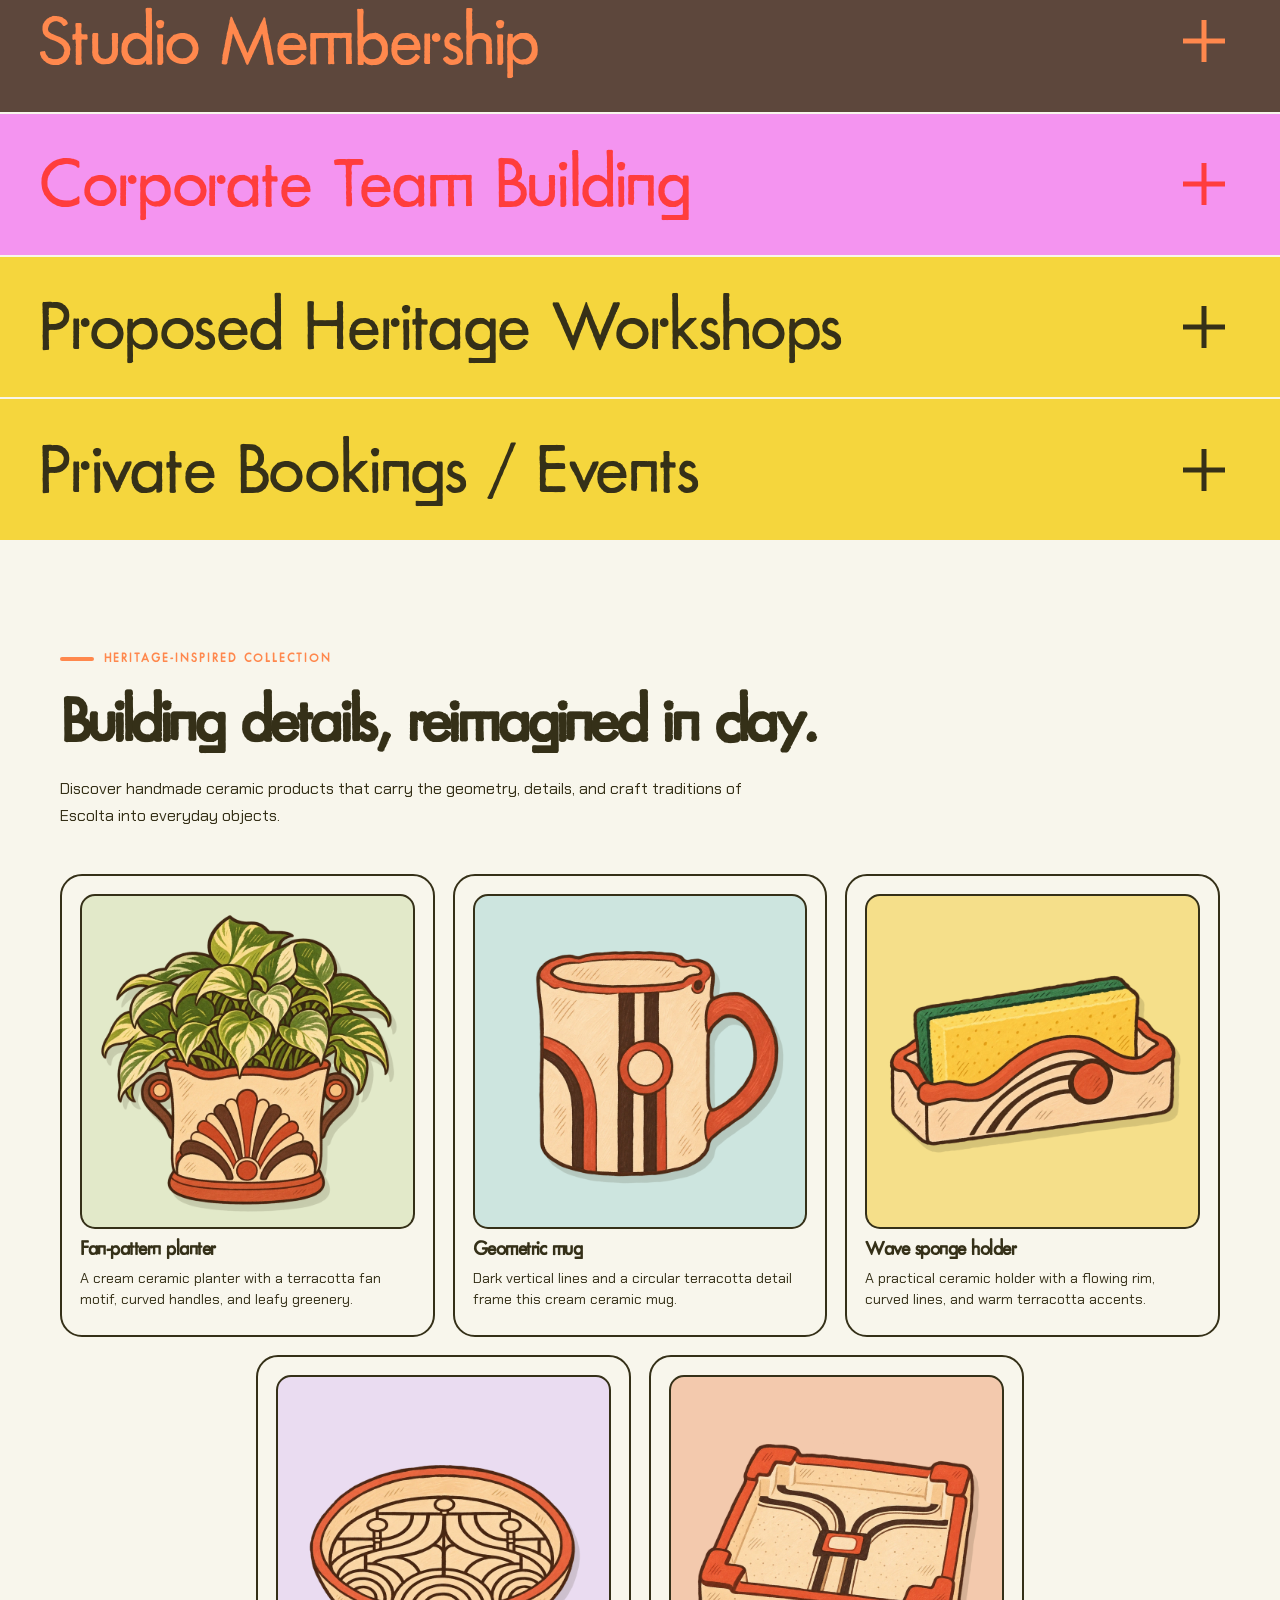
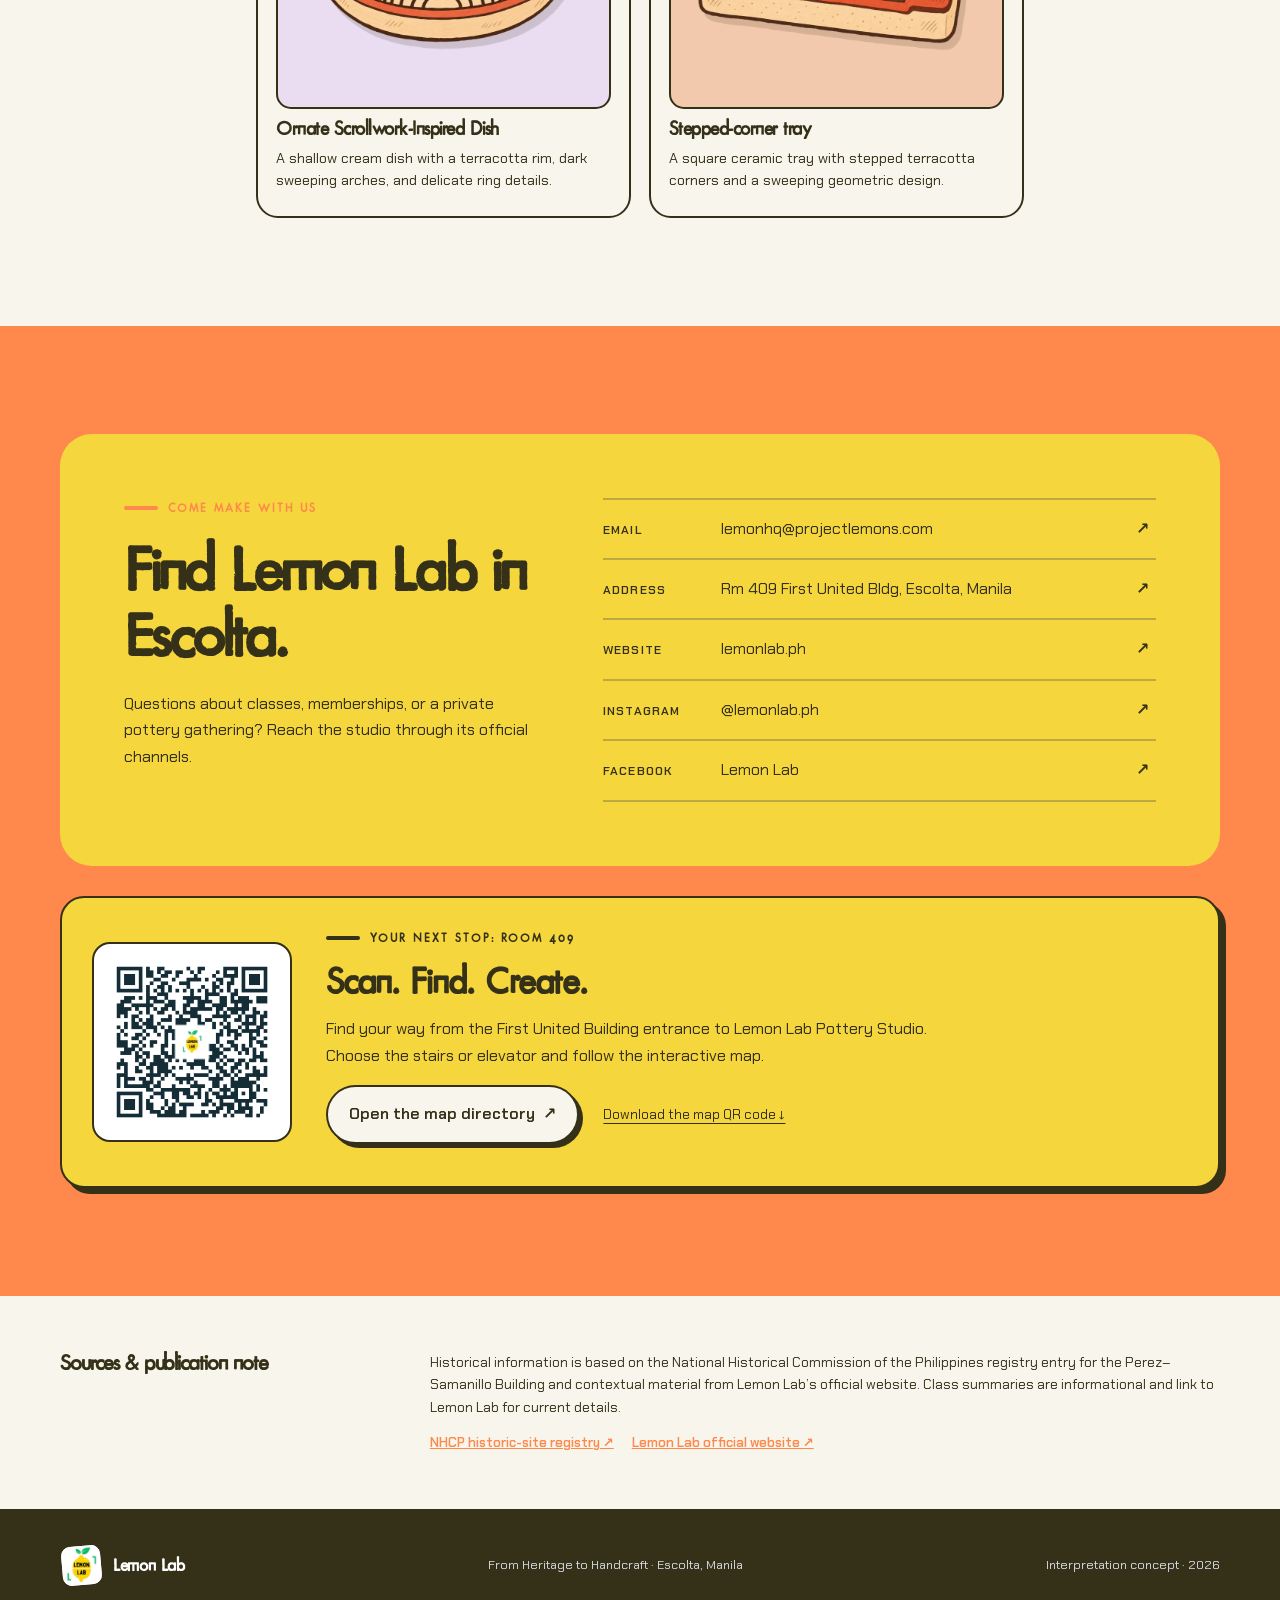
==== commit 1ba11d6b: "Add proposed heritage workshop accordion with private booking inquiry link" ====
--- a/index.html
+++ b/index.html
@@ -355,6 +355,27 @@
             </div>
           </details>
 
+          <details class="class-card reveal" id="heritage-workshops" name="classes">
+            <summary>
+              <span class="class-icon green" aria-hidden="true">✦</span>
+              <span><small>From heritage to handcraft</small>Proposed Heritage Workshops</span>
+              <span class="plus" aria-hidden="true"></span>
+            </summary>
+            <div class="class-details">
+              <div class="class-detail-layout">
+                <div class="class-pitch">
+                  <h3>Discover the building. Create your own piece of its story.</h3>
+                  <a class="class-book-button" href="https://lemonlab.ph/product/private-bookings/" target="_blank" rel="noopener noreferrer">Inquire here</a>
+                </div>
+                <div class="class-copy">
+                  <p>Explore the <strong>First United Building’s architectural details</strong> and use its lines, curves, and decorative patterns as inspiration for a hands-on pottery activity.</p>
+                  <p>The proposed experience combines a <strong>short heritage introduction</strong>, observation of selected building features, and a <strong>guided ceramic-making activity</strong>. Design inspiration may include the fan-pattern planter, geometric mug, wave sponge holder, ornate scrollwork-inspired dish, and stepped-corner tray shown in our collection.</p>
+                  <p>Use our heritage stories and interactive quiz to connect the place, its history, and your creation. This is a <strong>proposed workshop concept</strong>; contact Lemon Lab through the same inquiry channel used for Private Bookings / Events to discuss whether it can be arranged. Schedule, price, group size, materials, and firing arrangements are subject to studio confirmation.</p>
+                </div>
+              </div>
+            </div>
+          </details>
+
           <details class="class-card class-card-wide reveal" id="private-events" name="classes">
             <summary>
               <span class="class-icon navy" aria-hidden="true">★</span>
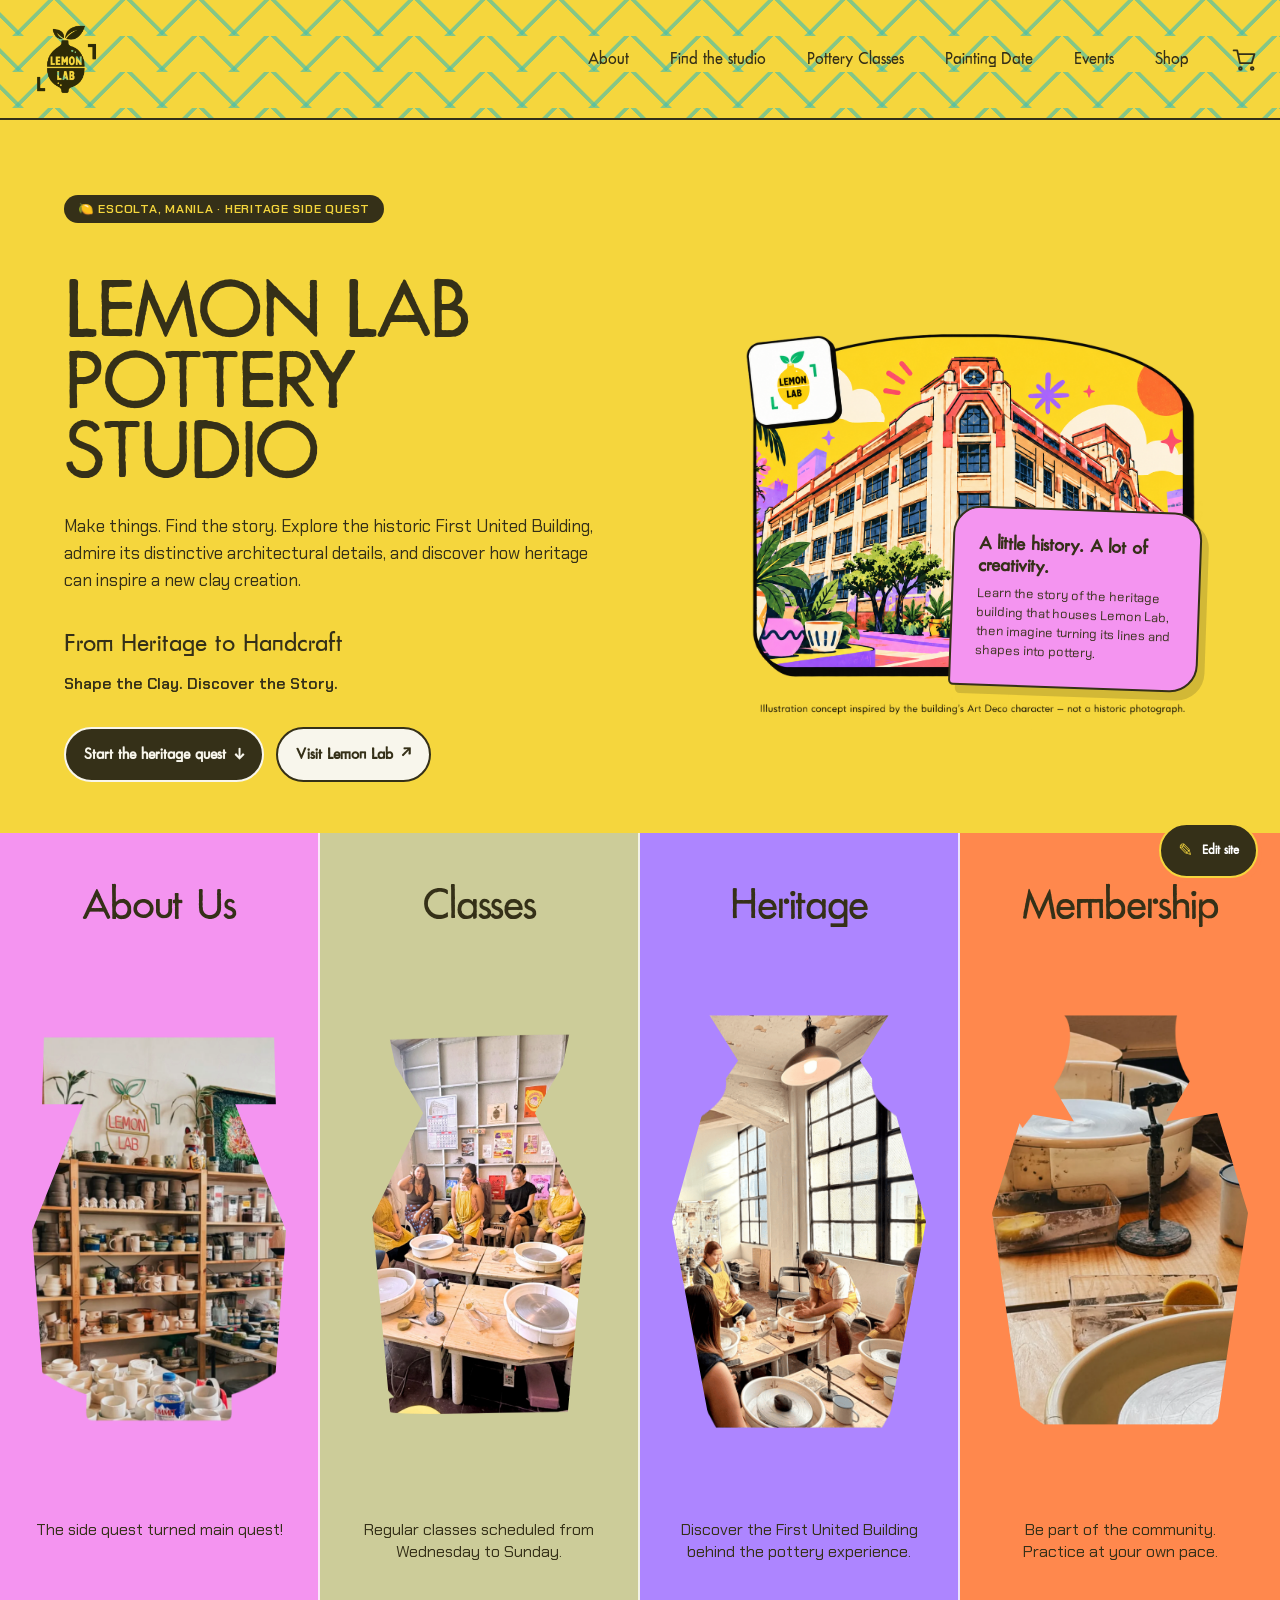
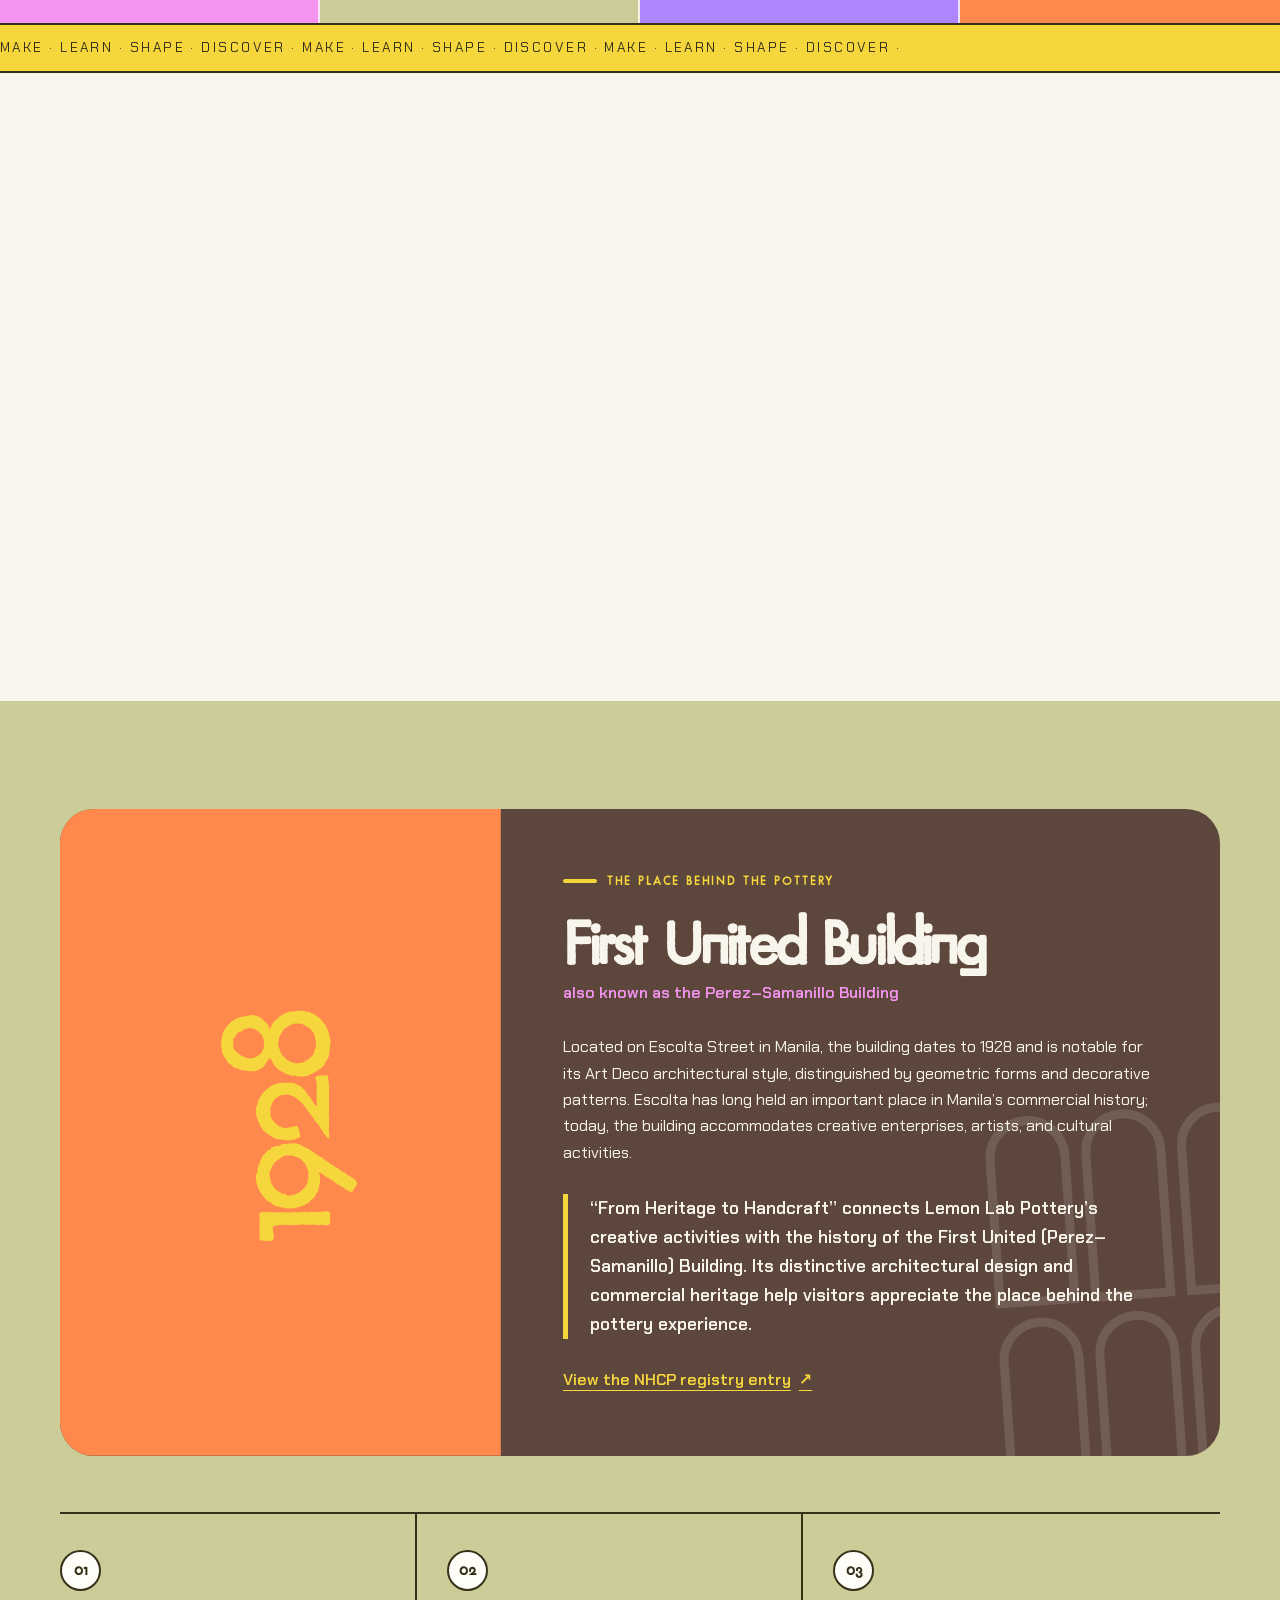
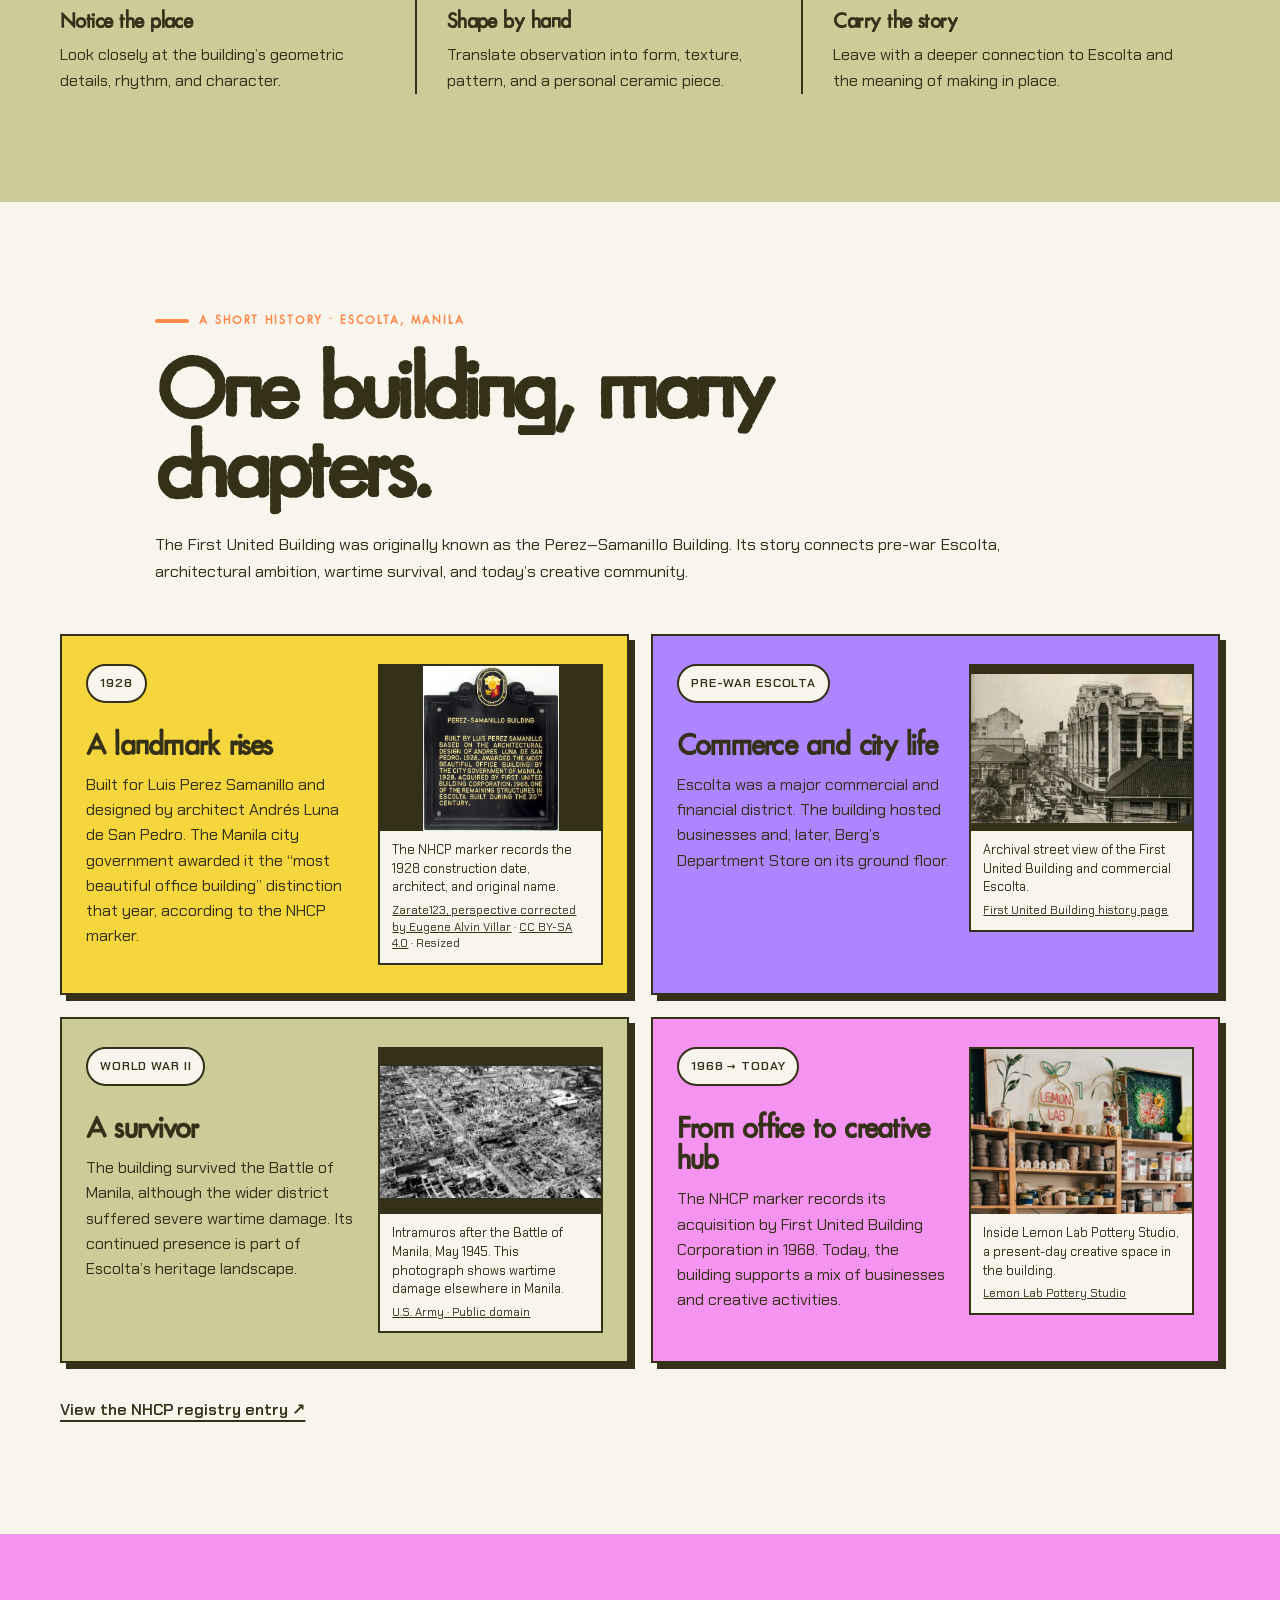
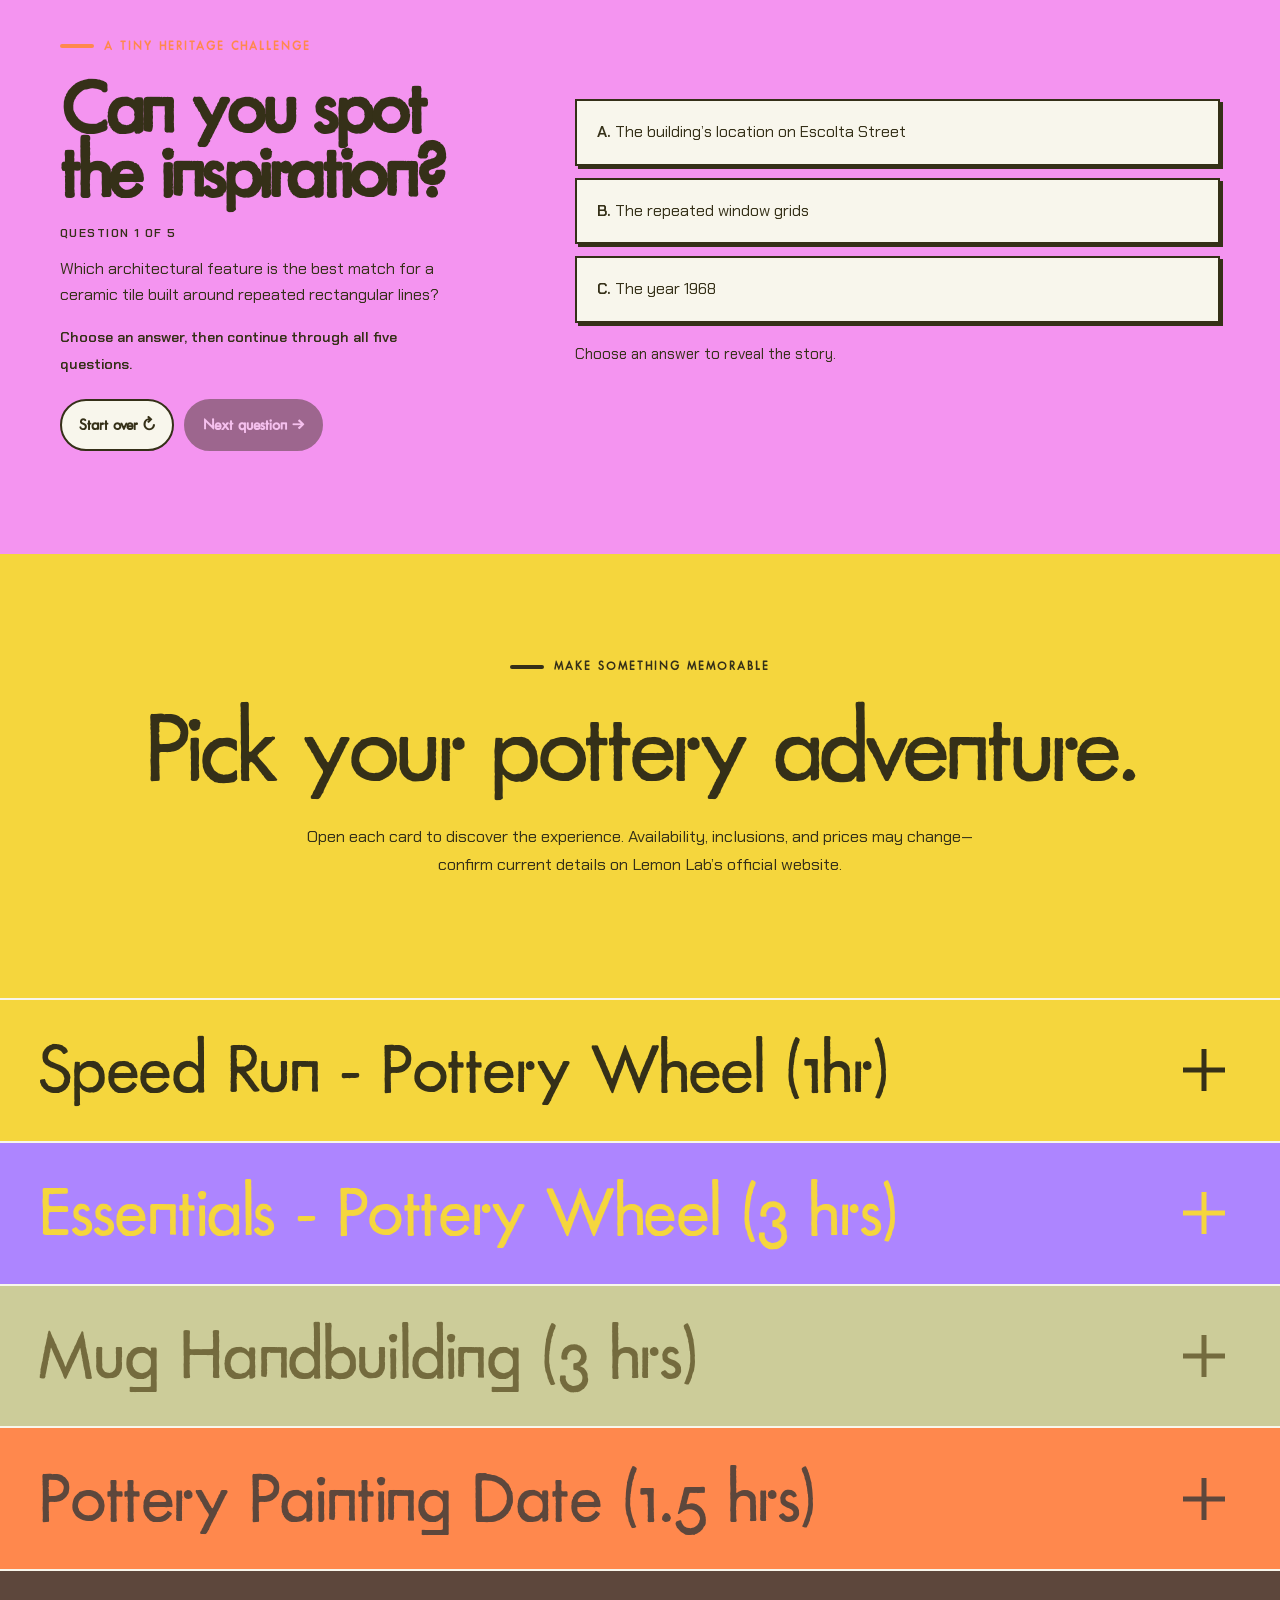
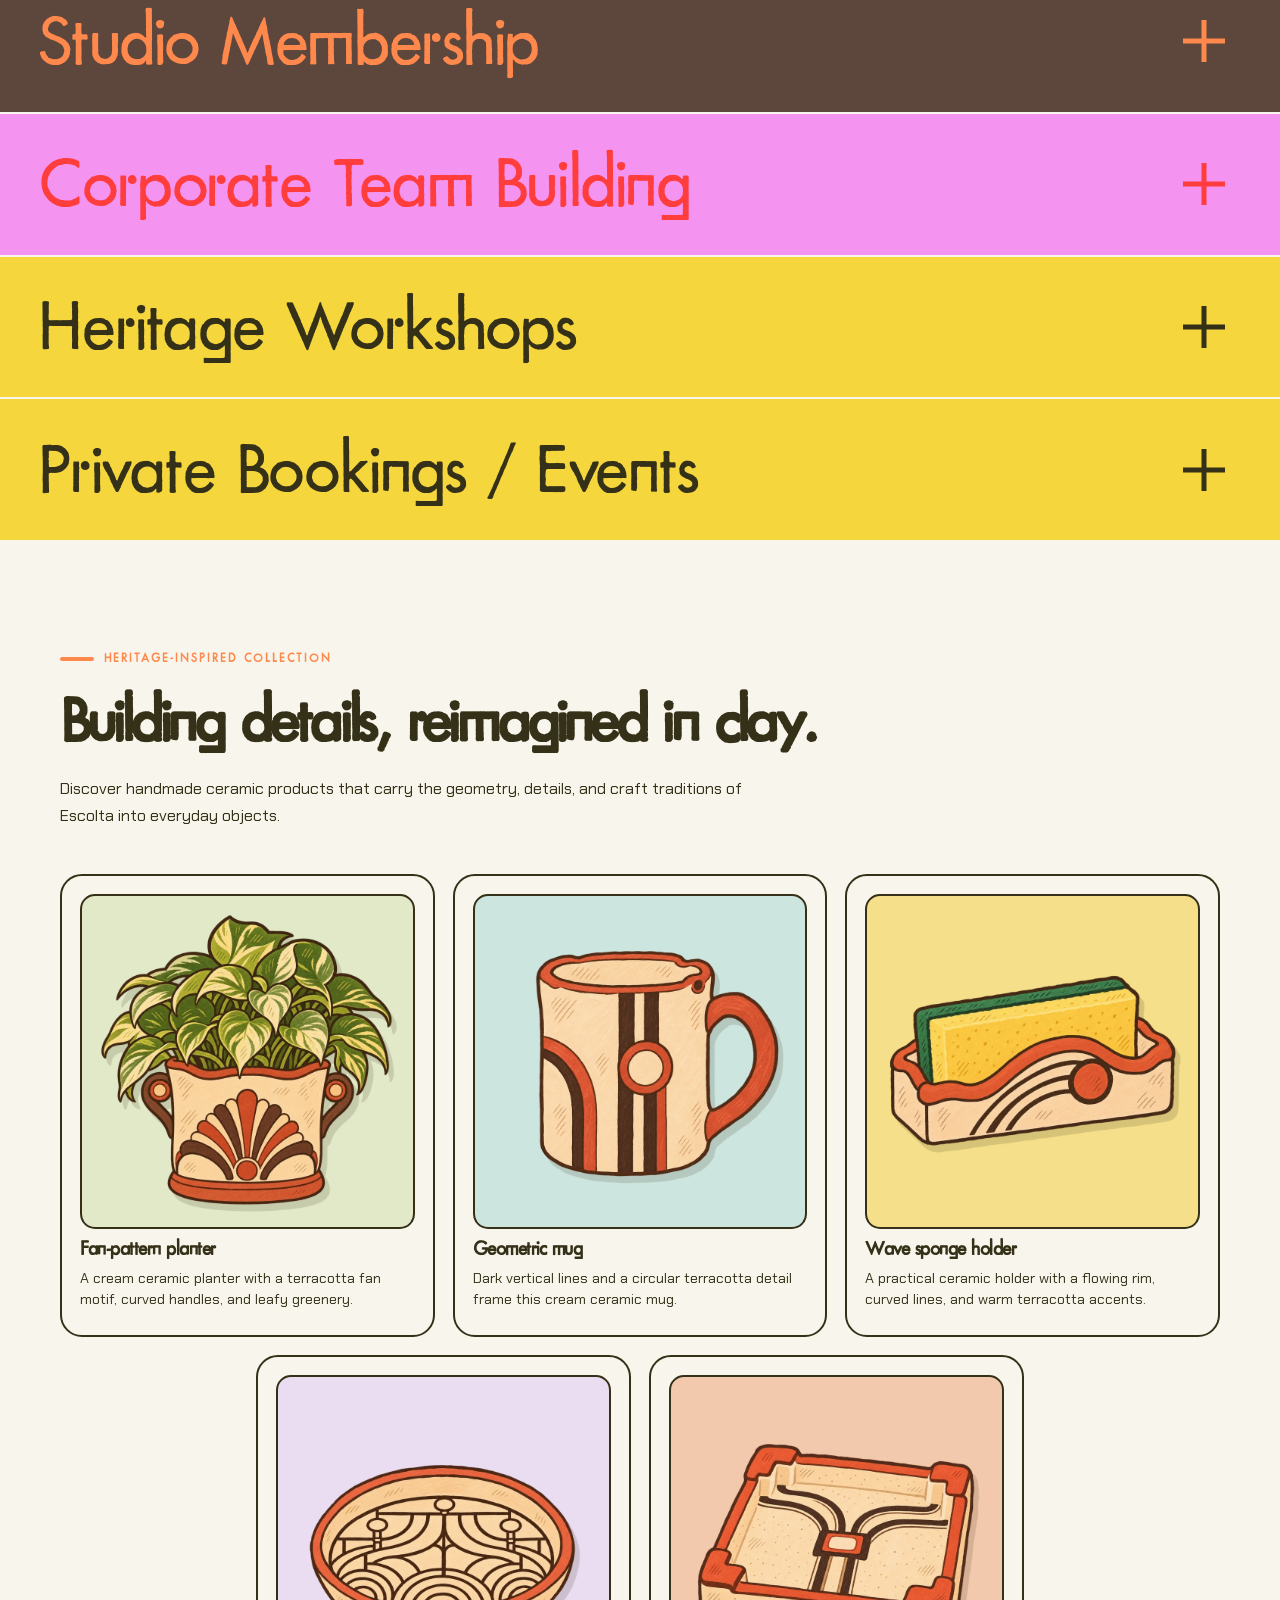
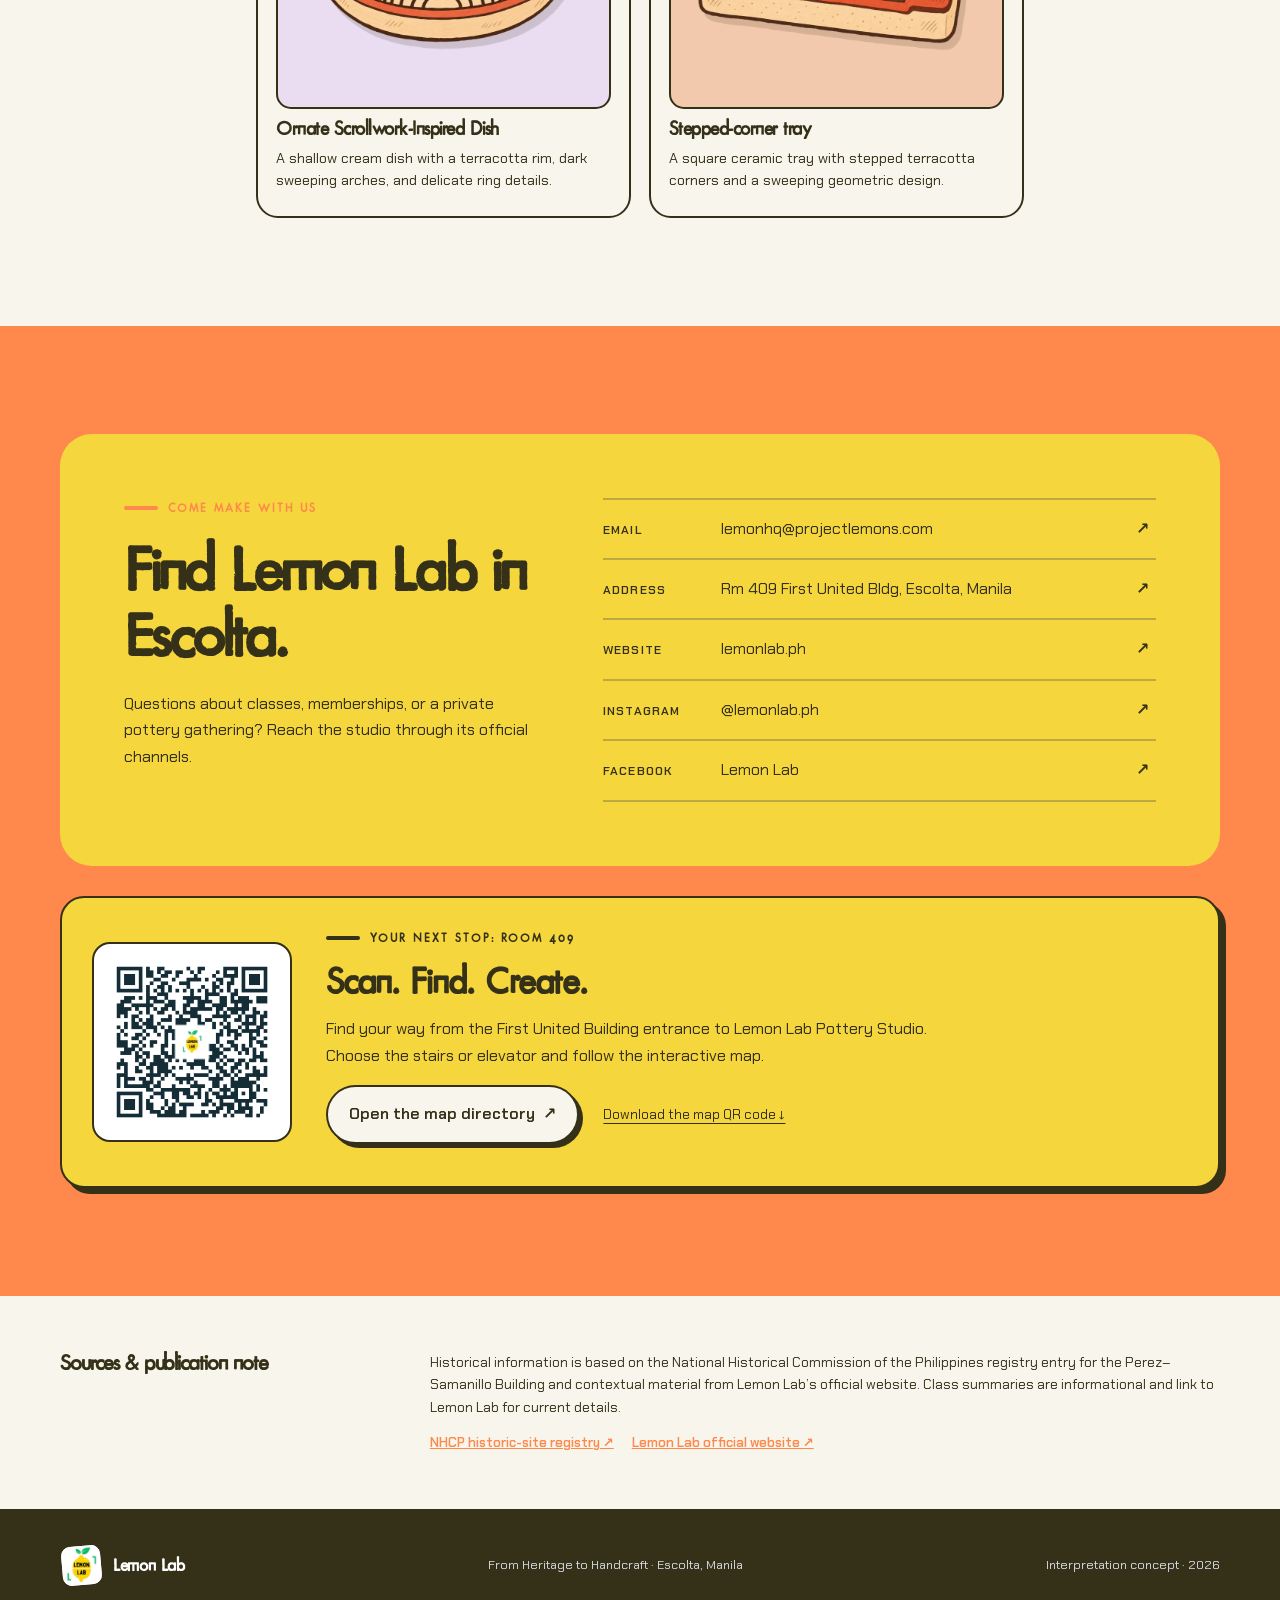
==== commit f55688a4: "Shorten heritage workshops tab title" ====
--- a/index.html
+++ b/index.html
@@ -358,7 +358,7 @@
           <details class="class-card reveal" id="heritage-workshops" name="classes">
             <summary>
               <span class="class-icon green" aria-hidden="true">✦</span>
-              <span><small>From heritage to handcraft</small>Proposed Heritage Workshops</span>
+              <span><small>From heritage to handcraft</small>Heritage Workshops</span>
               <span class="plus" aria-hidden="true"></span>
             </summary>
             <div class="class-details">
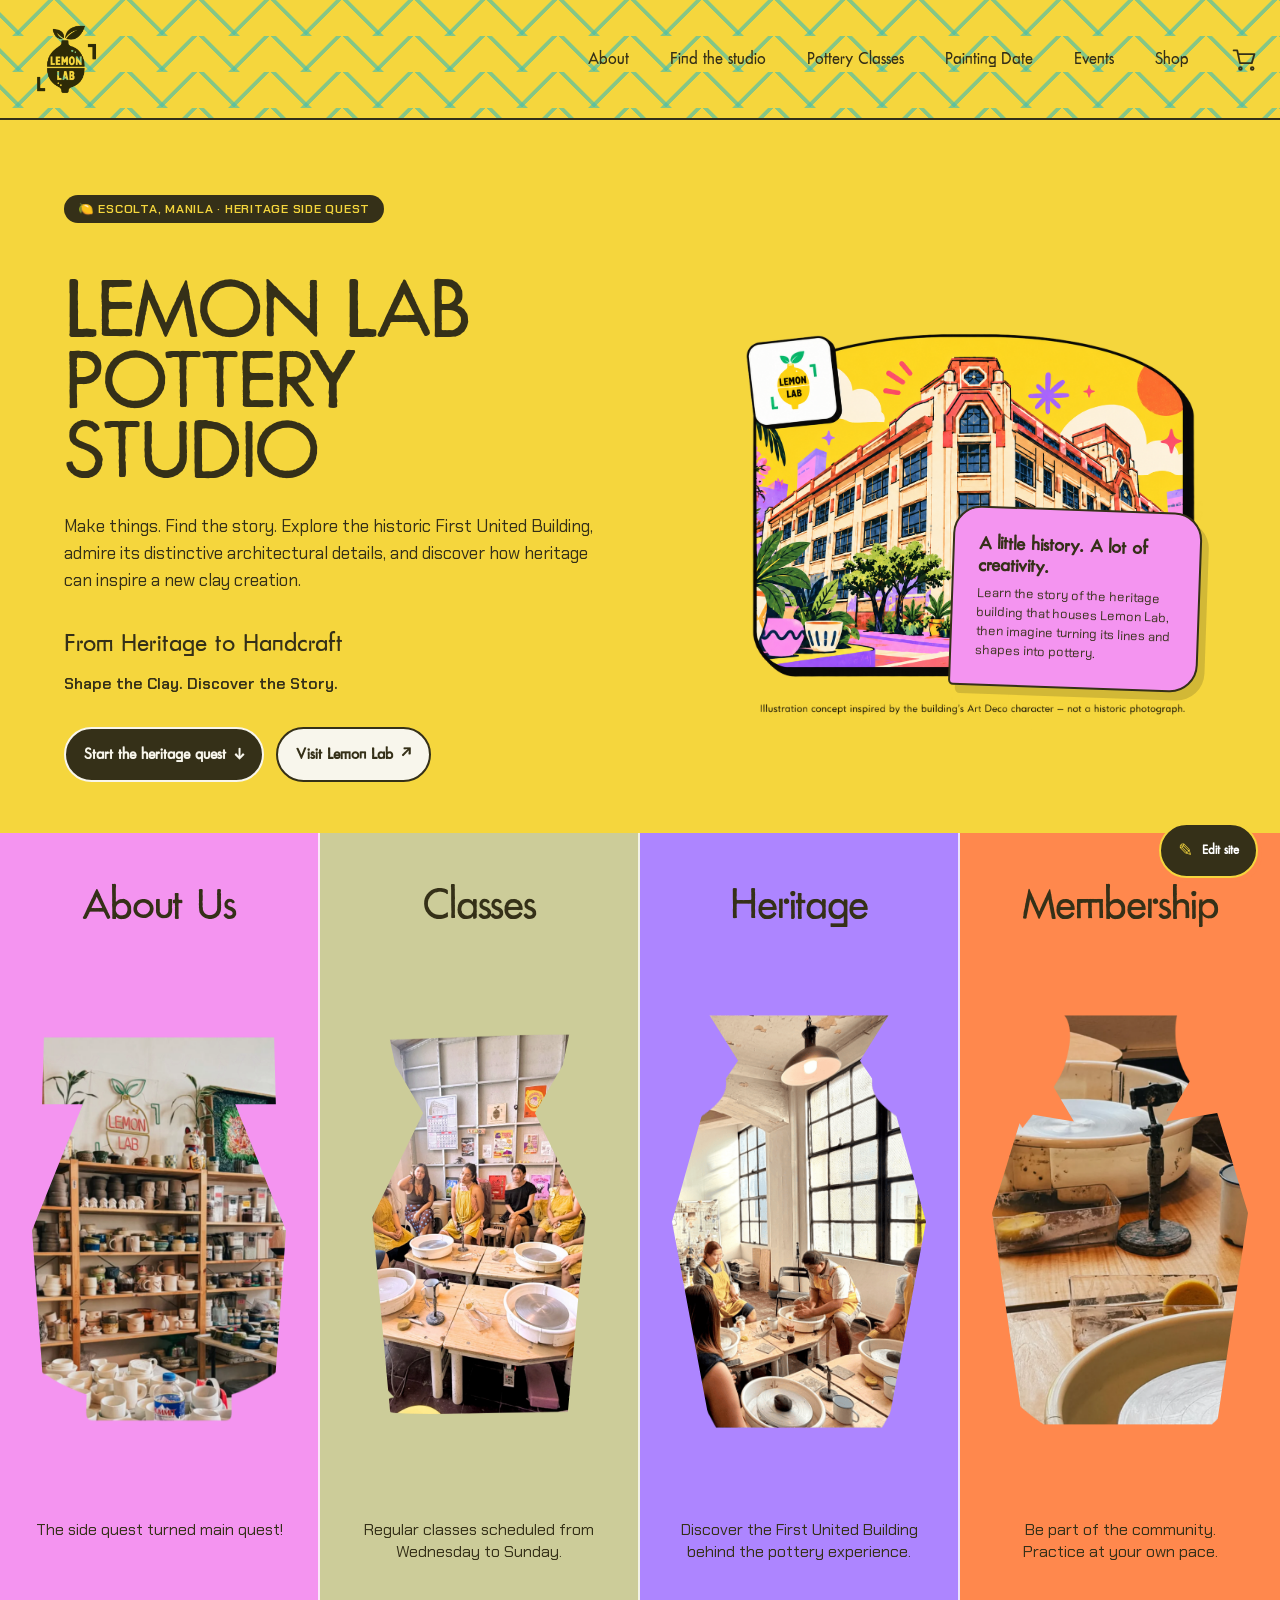
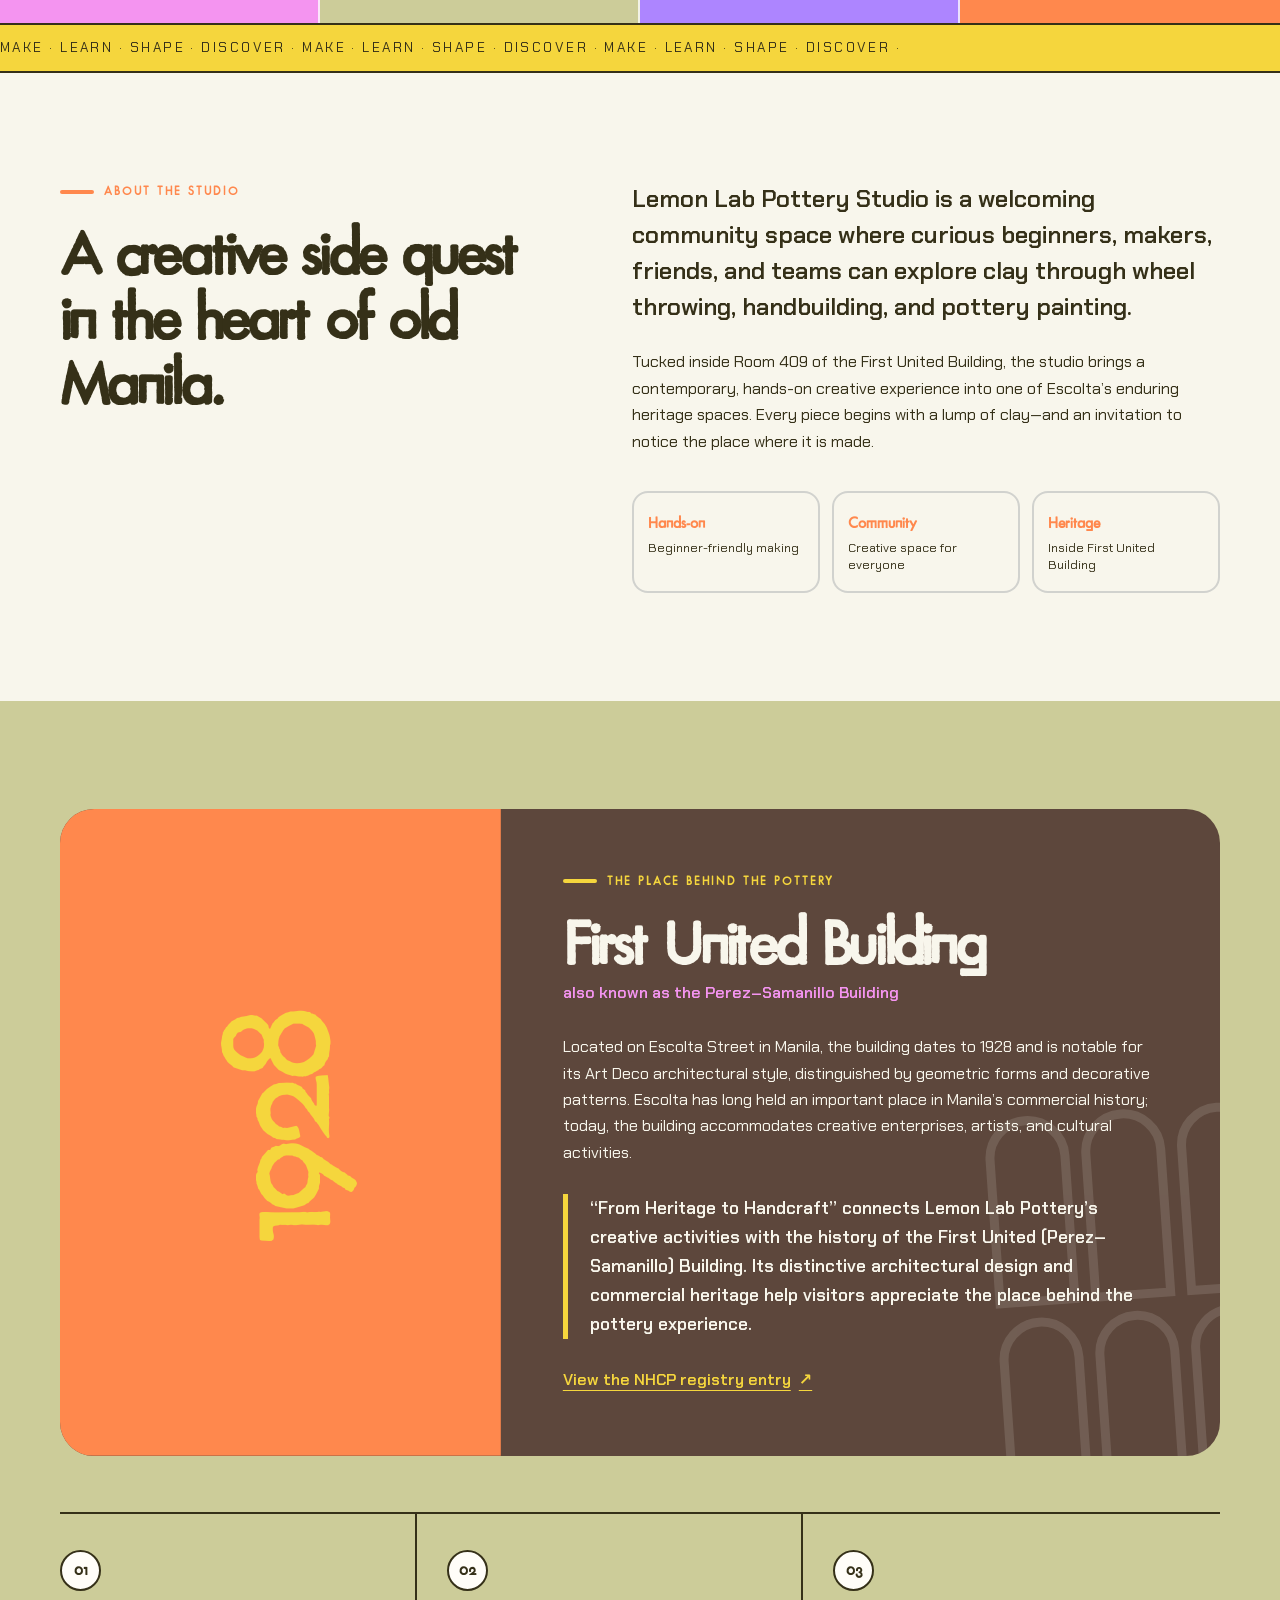
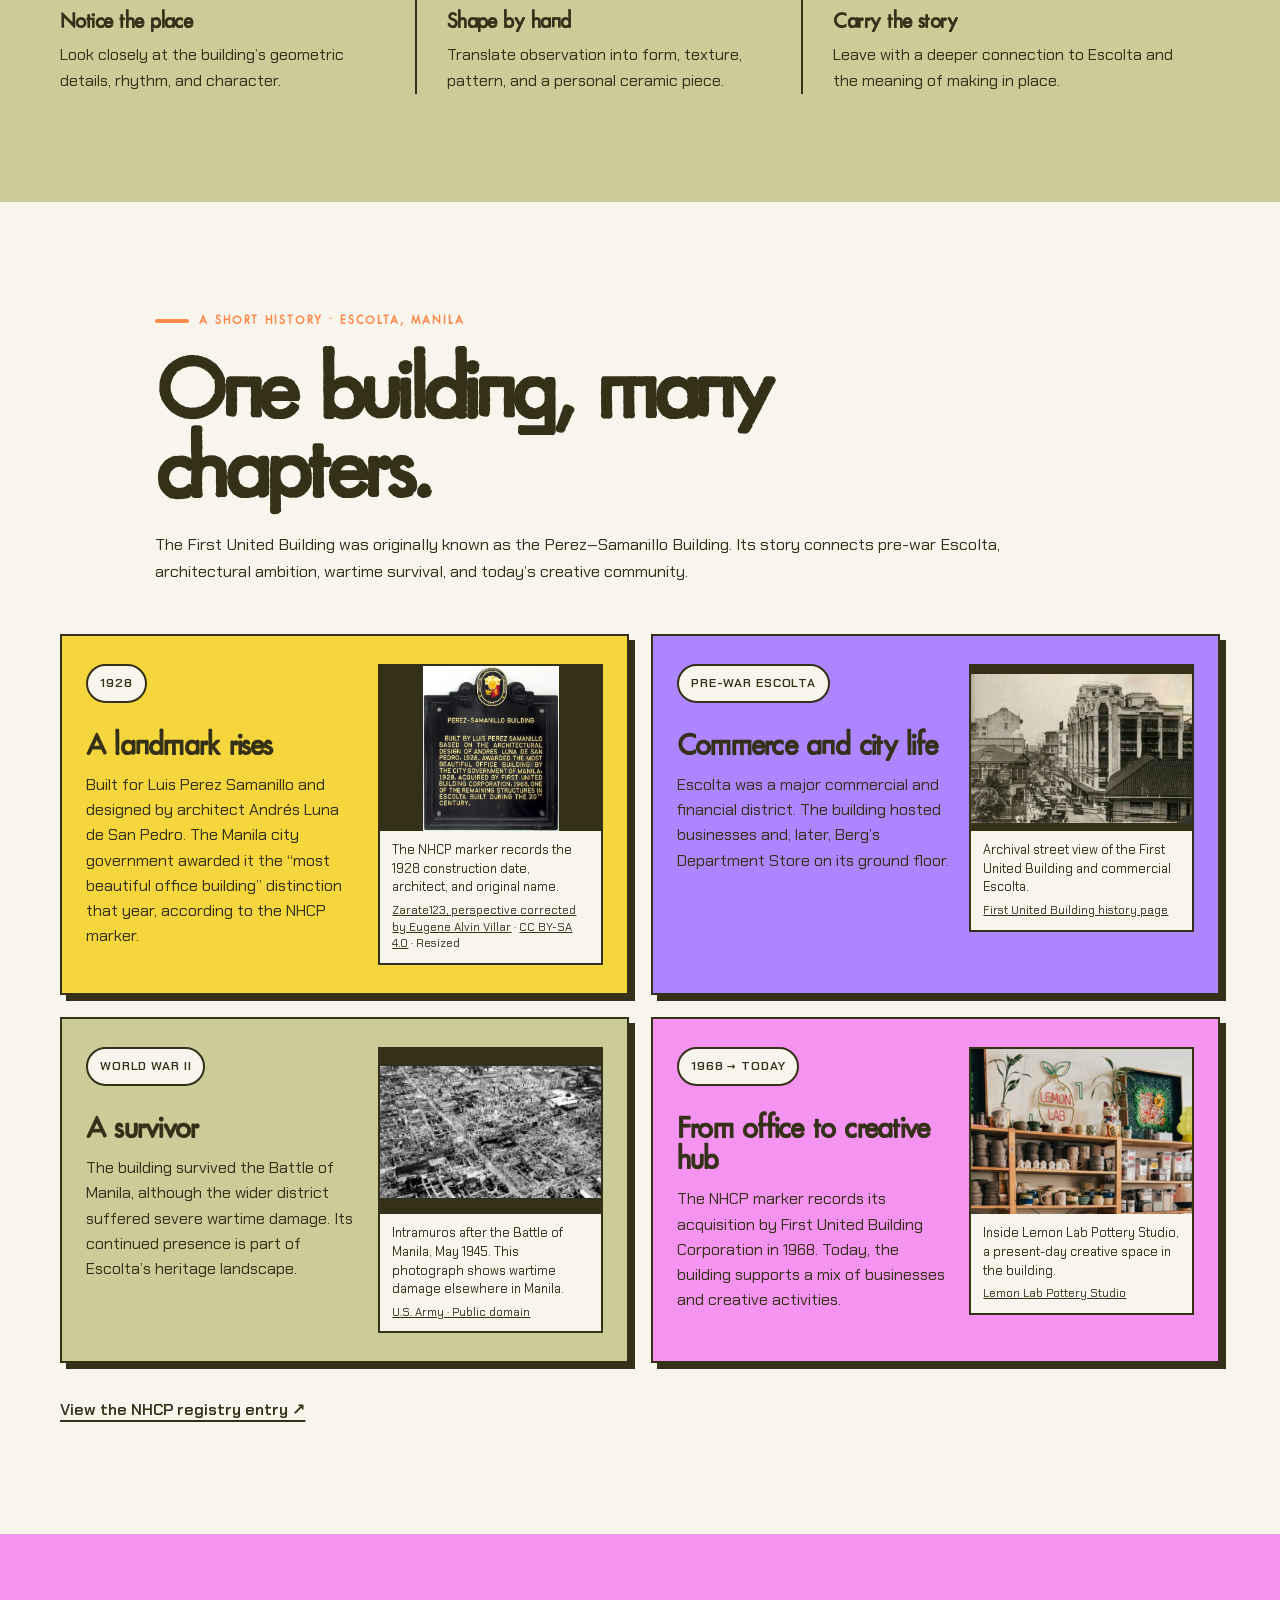
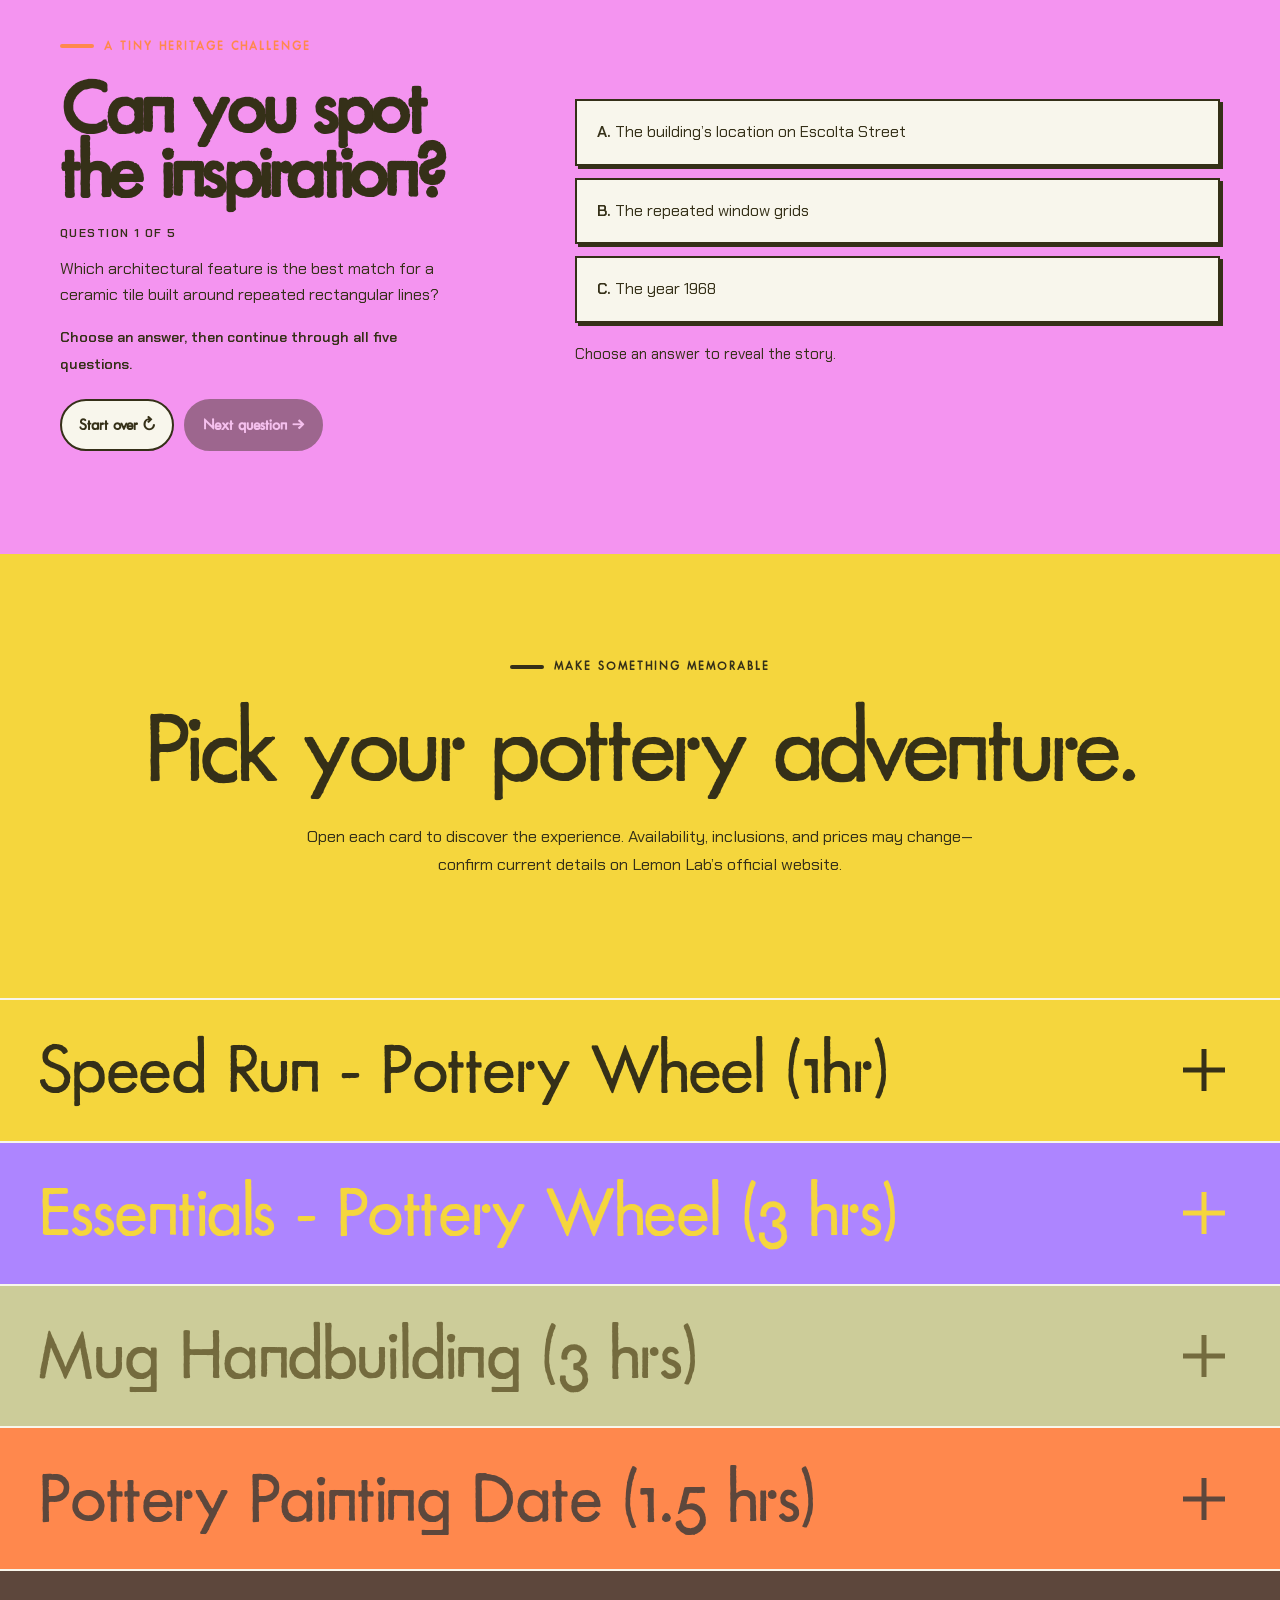
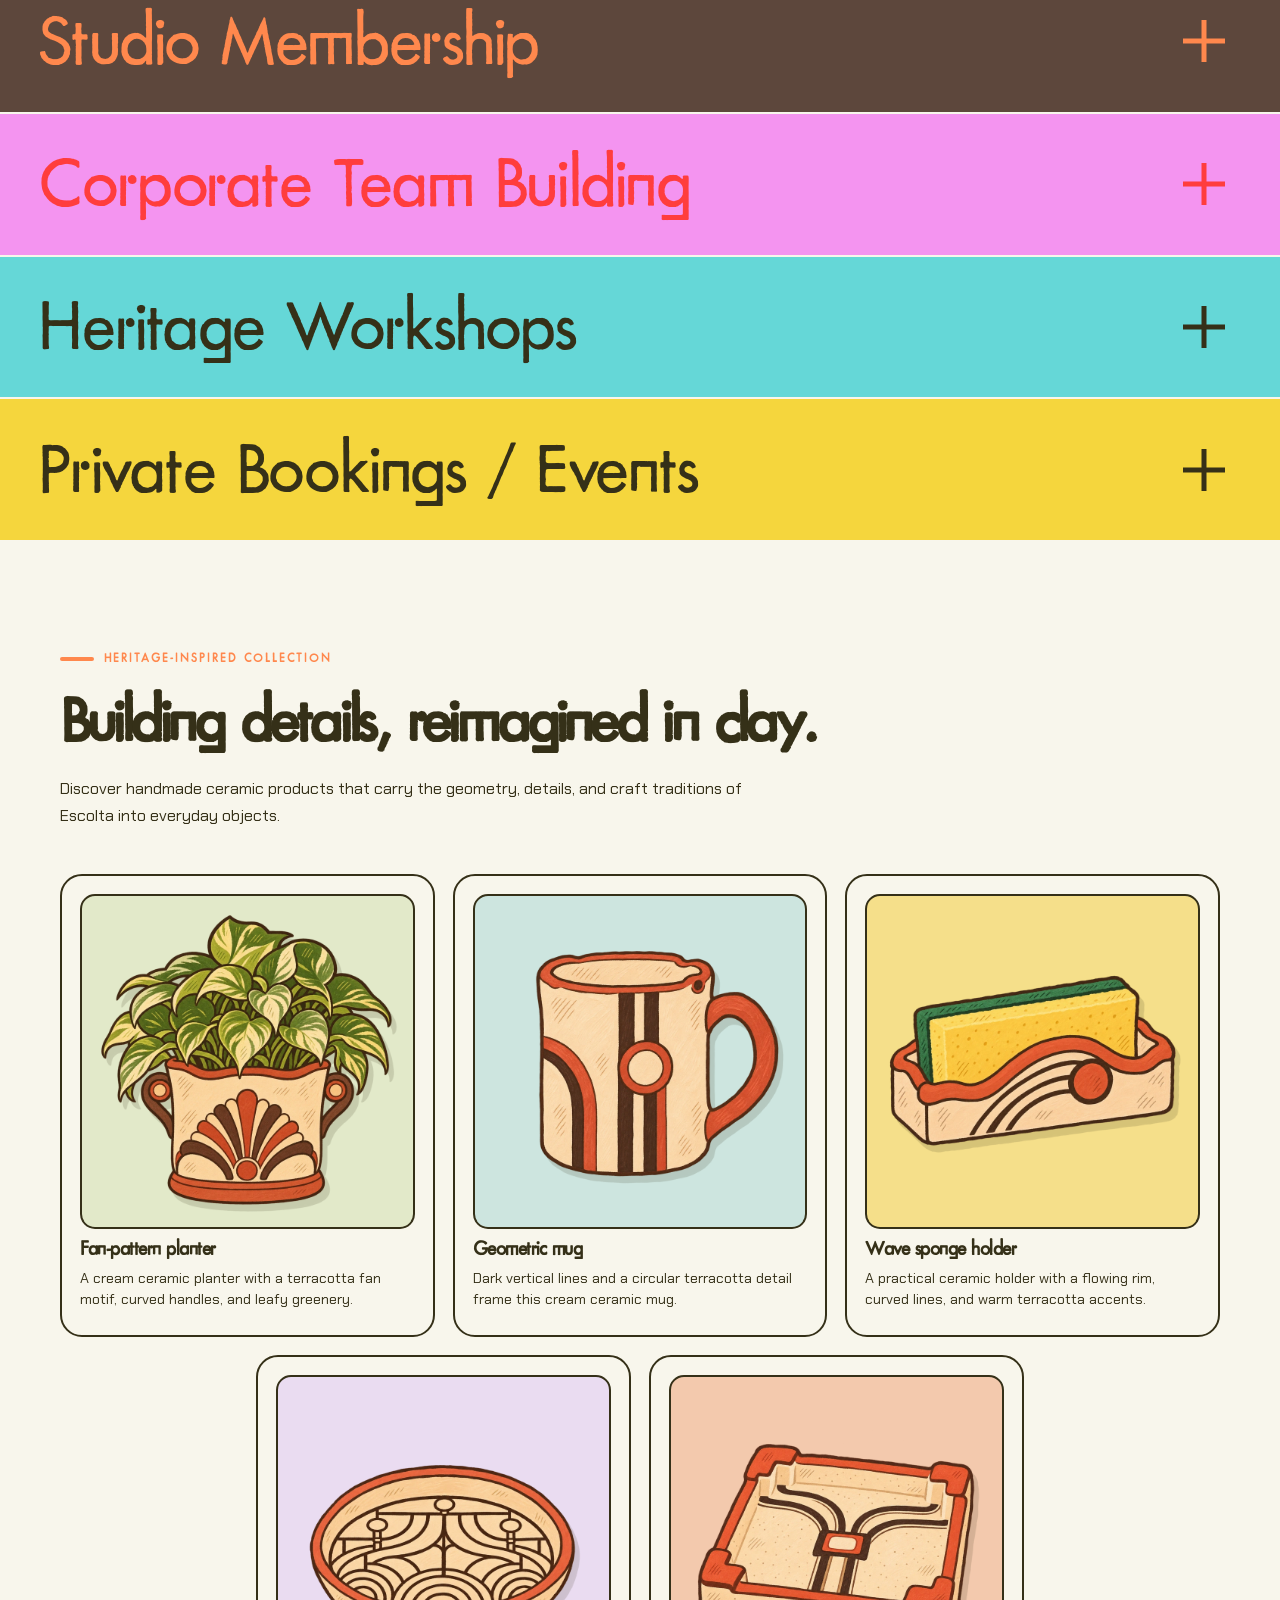
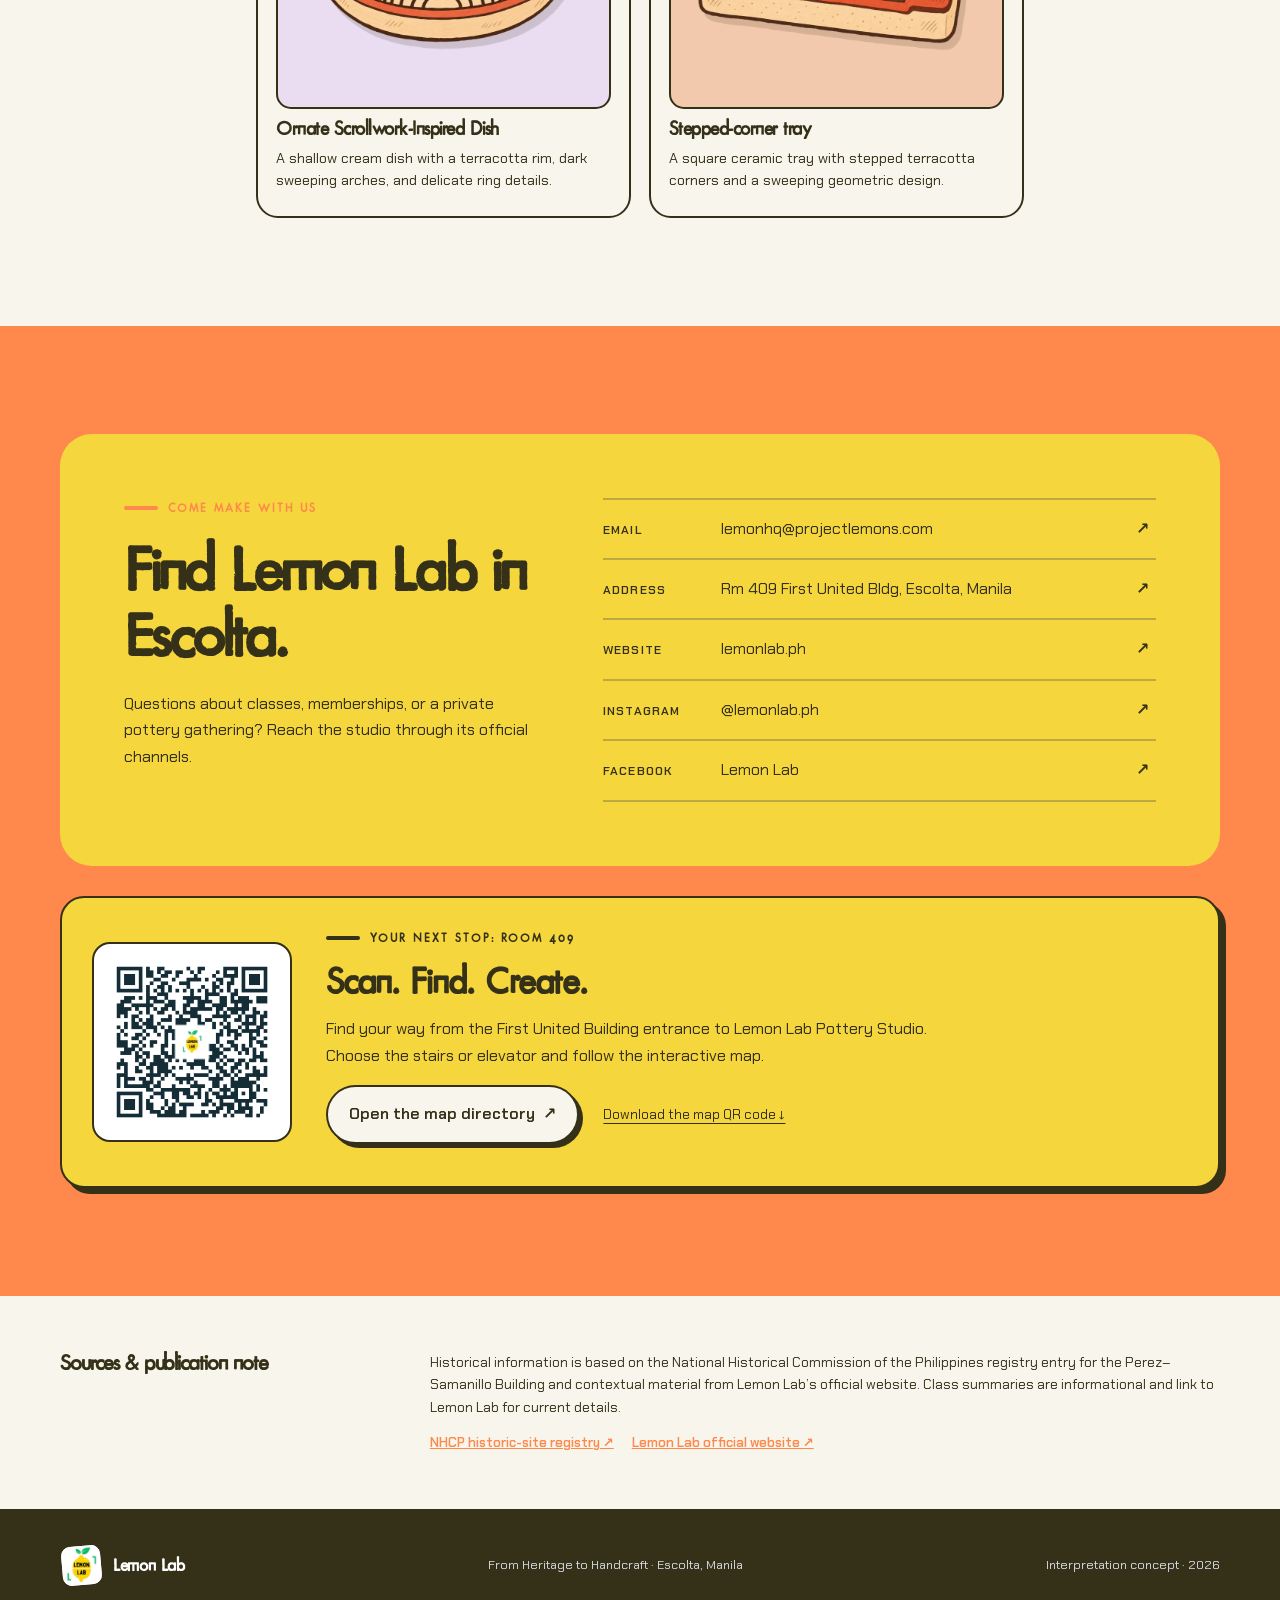
==== commit d3a5fd9d: "Give heritage workshop tab a distinct turquoise background" ====
--- a/index.html
+++ b/index.html
@@ -8,7 +8,7 @@
   <title>Lemon Lab Pottery Studio | Heritage &amp; Handcraft</title>
   <link rel="icon" type="image/png" sizes="32x32" href="[data-uri]">
   <link rel="apple-touch-icon" href="assets/lemon-lab-favicon-transparent.png">
-  <link rel="stylesheet" href="css/styles.css?v=five-products-restored">
+  <link rel="stylesheet" href="css/styles.css?v=heritage-turquoise">
 </head>
 <body>
   <a class="skip-link" href="#main-content">Skip to content</a>
--- a/css/styles.css
+++ b/css/styles.css
@@ -927,3 +927,6 @@
 }
 
 @media (min-width: 901px) { .concept-card:nth-last-child(2) { grid-column: 2 / span 2; } }
+
+/* Give Heritage Workshops a distinct color beside the pink and yellow tabs. */
+#heritage-workshops, #heritage-workshops[open] { background: var(--blue); color: var(--ink); }
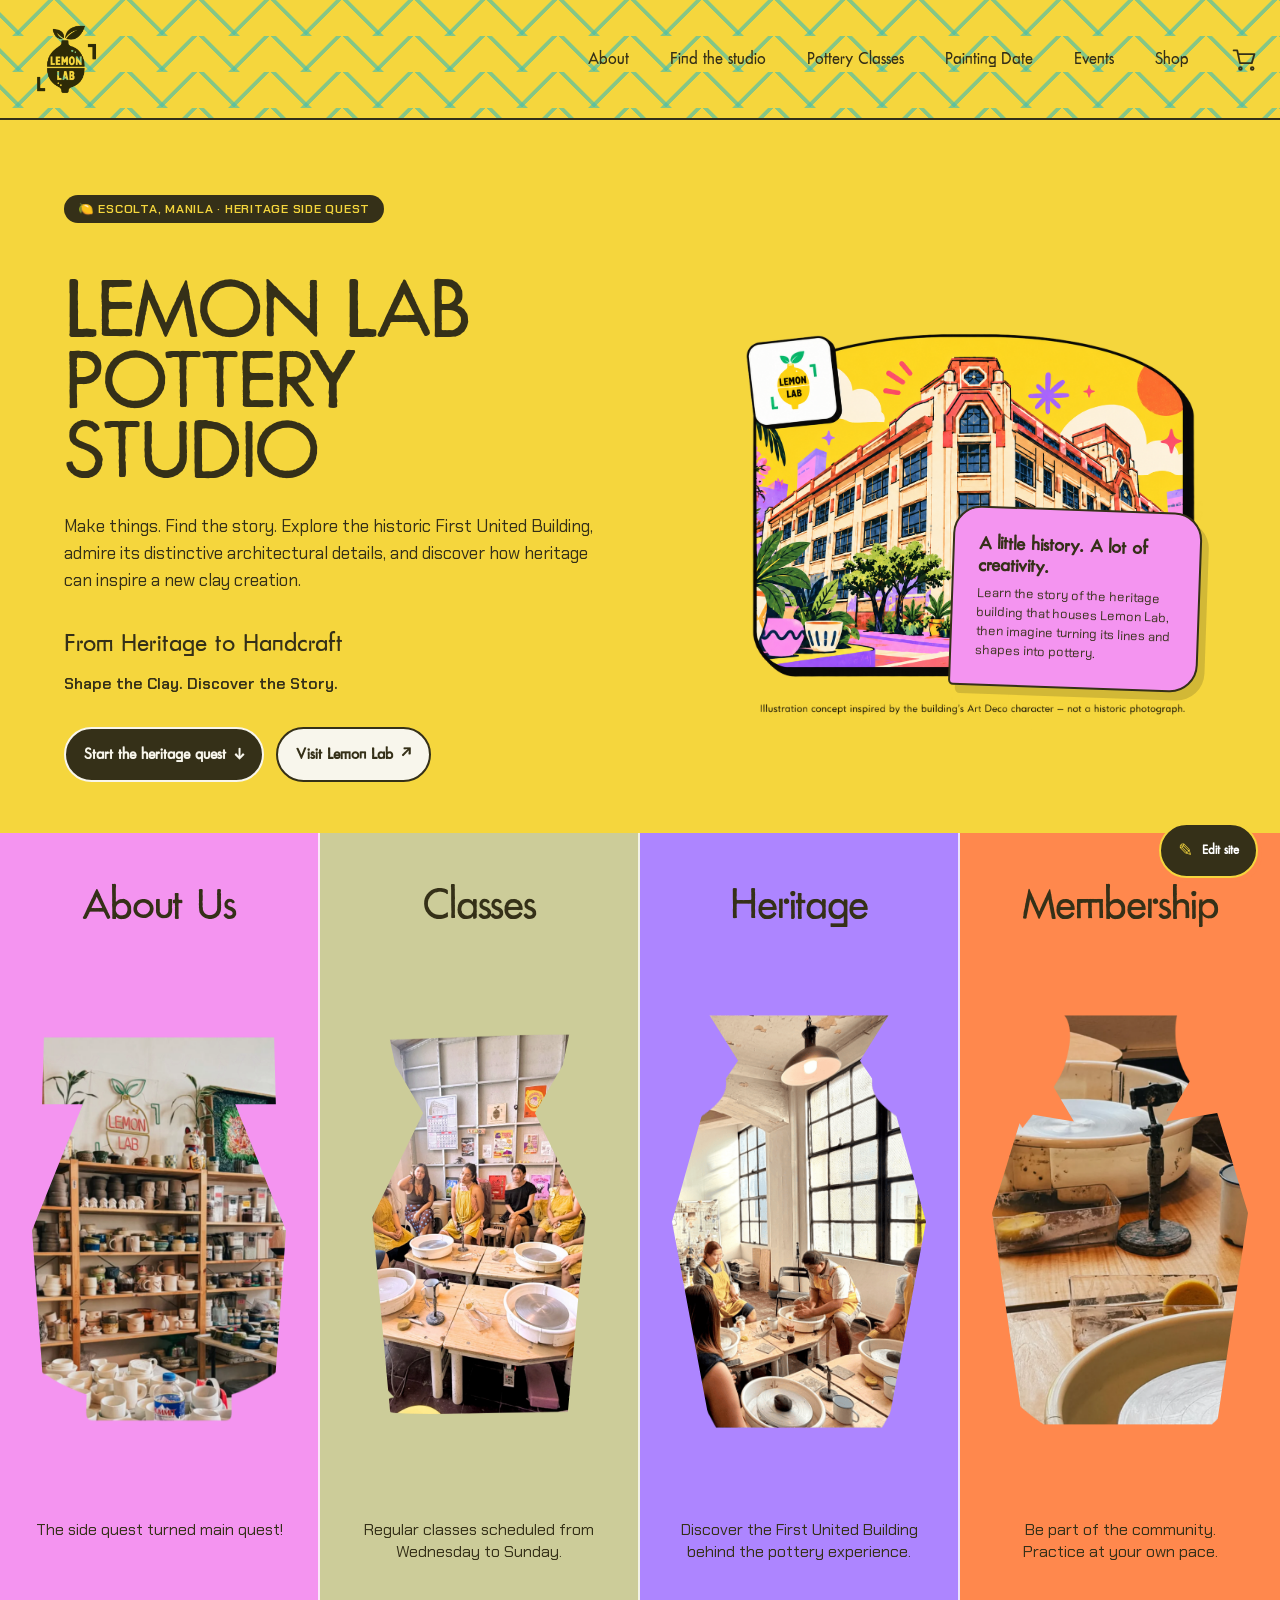
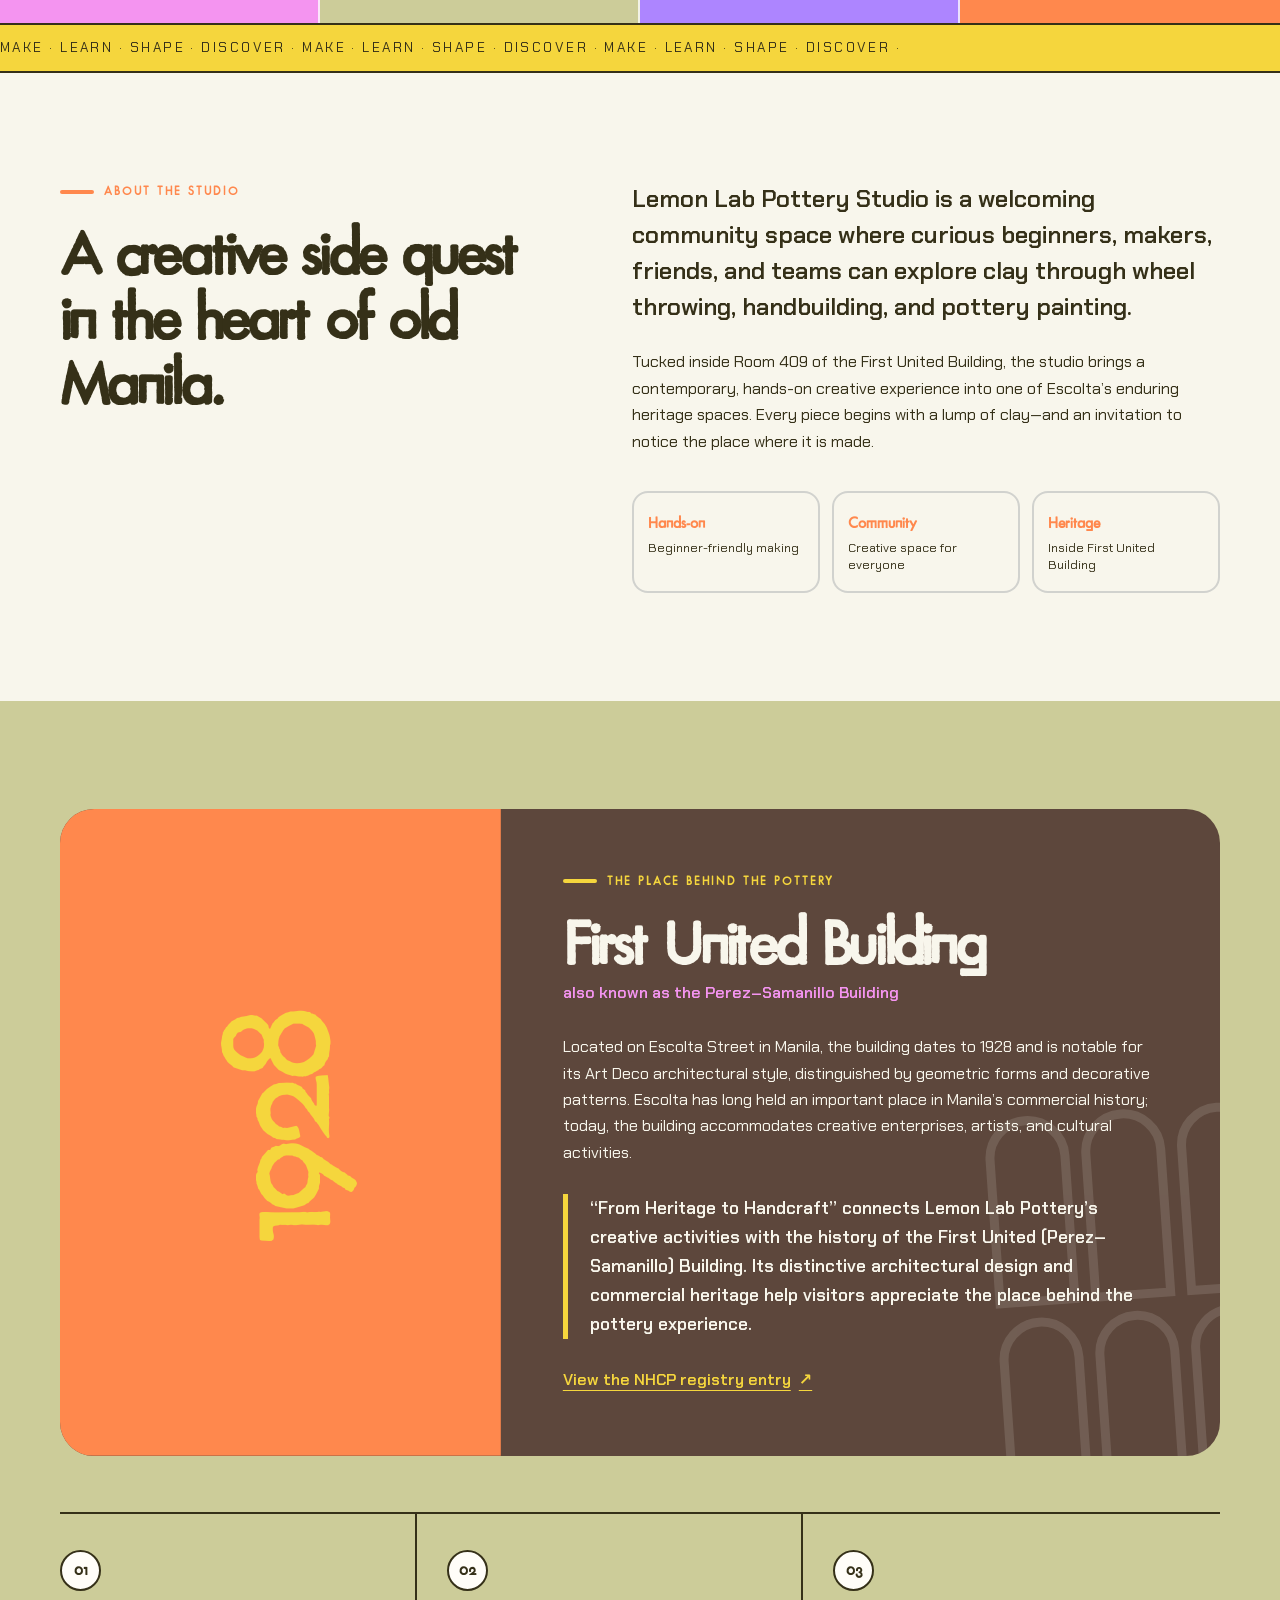
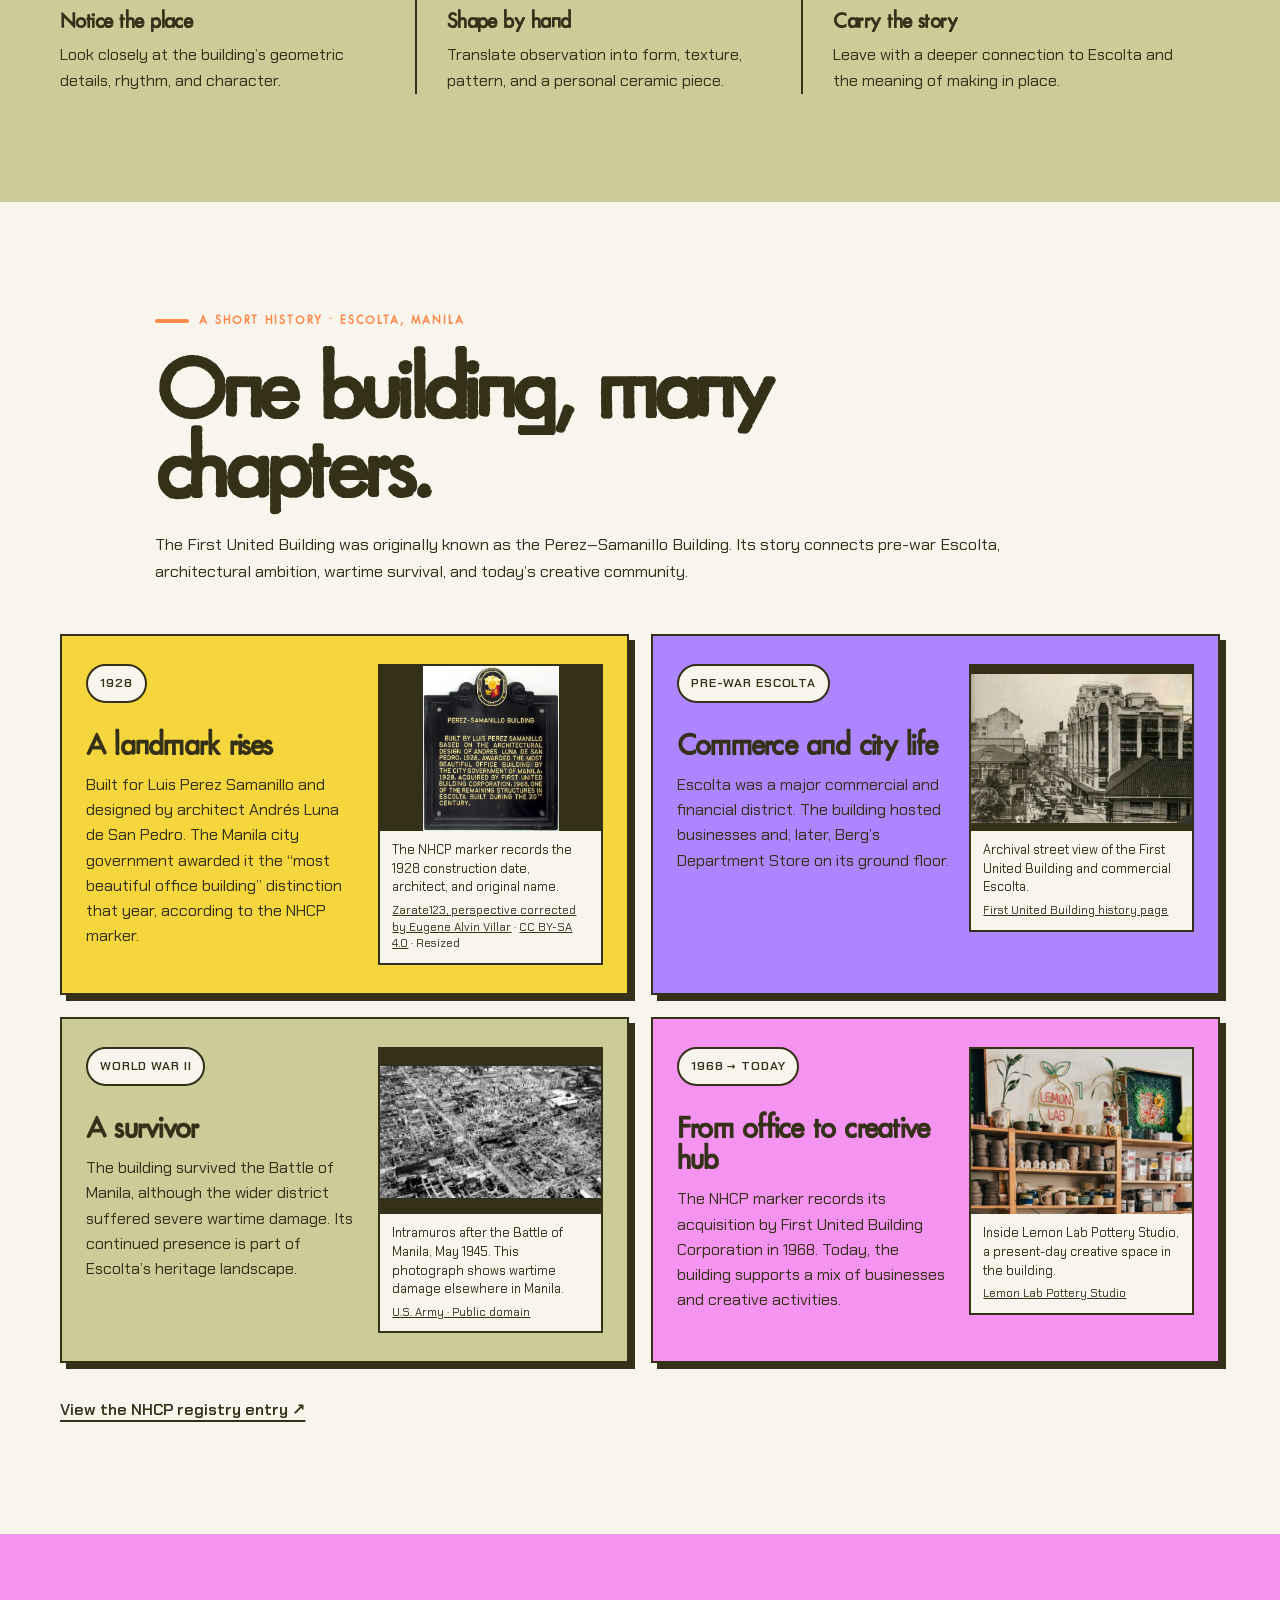
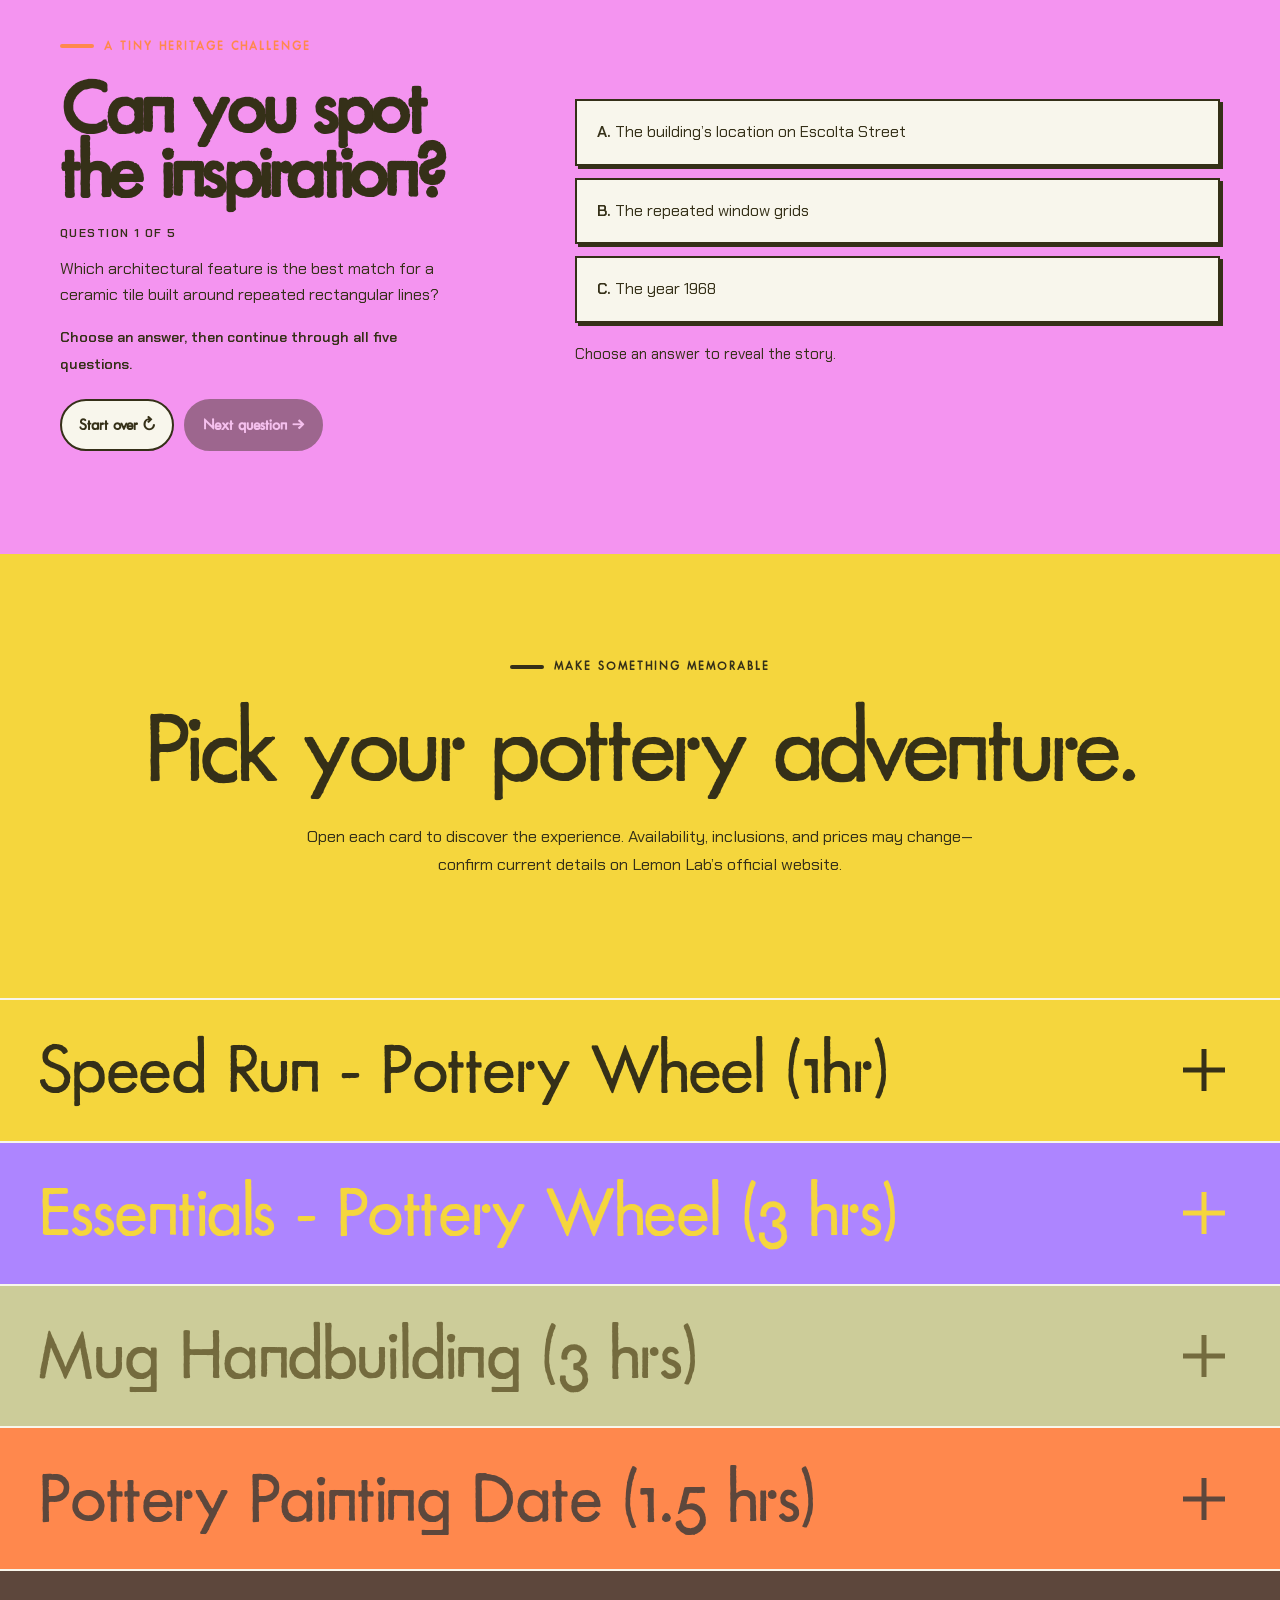
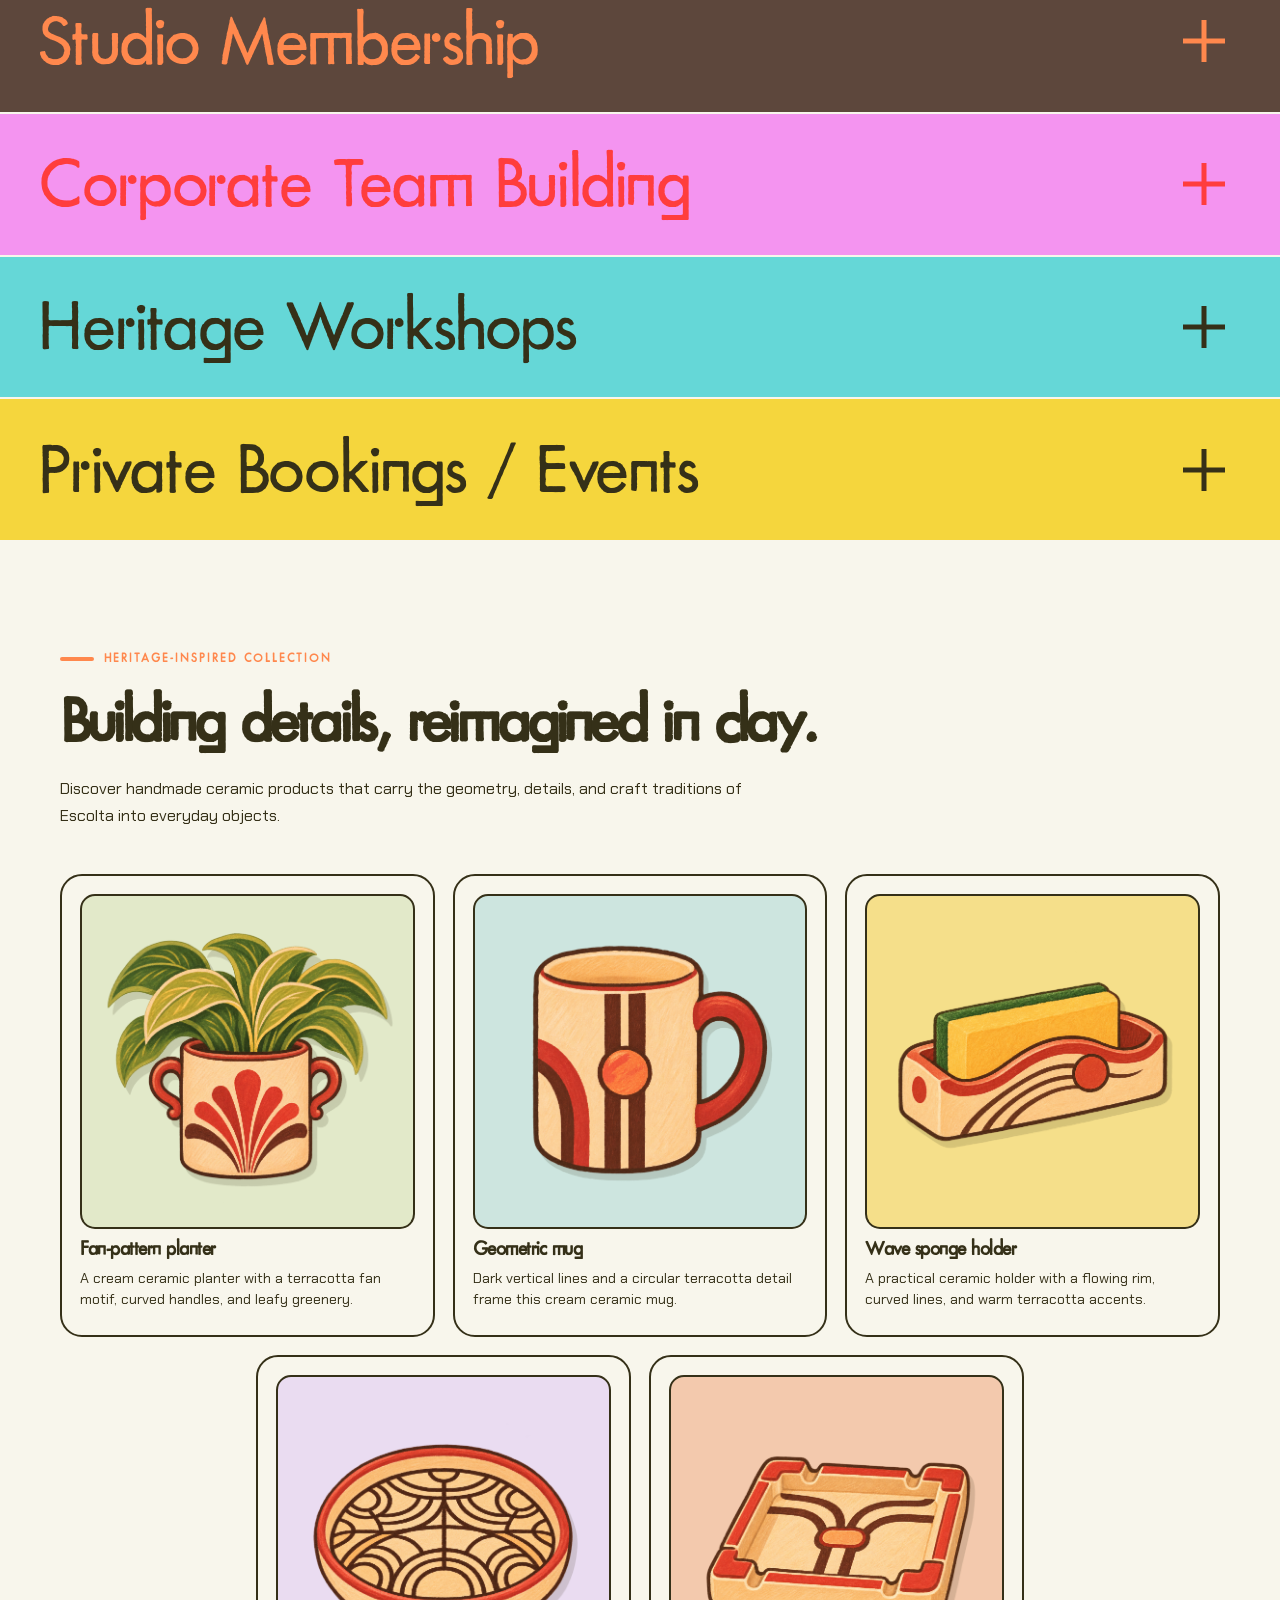
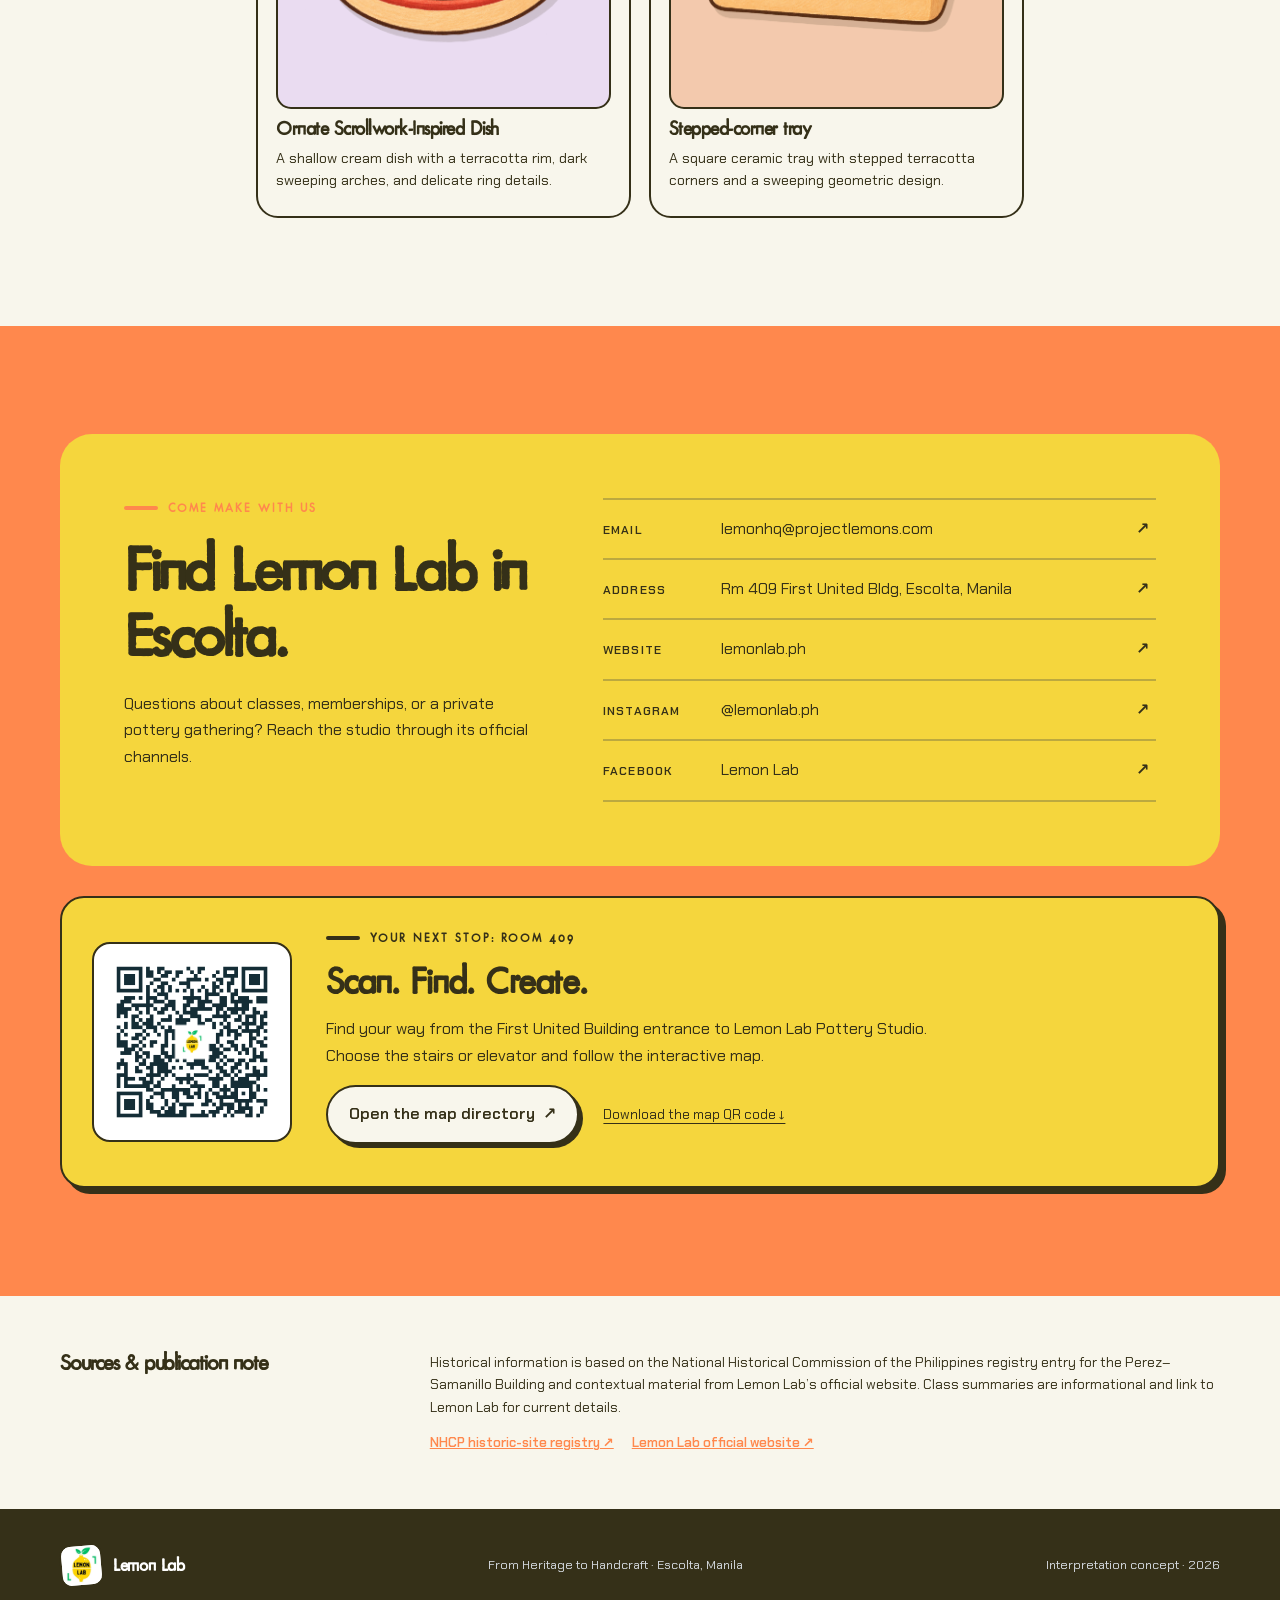
==== commit 90183ba9: "Use exact standalone product illustrations in gallery and map" ====
--- a/index.html
+++ b/index.html
@@ -409,27 +409,27 @@
         </div>
         <div class="concept-grid">
           <article class="concept-card reveal">
-            <div class="concept-art concept-illustration planter-art"><img src="assets/illustrations/planter-storybook-v3.webp" alt="Cartoon illustration: A cream ceramic planter with a terracotta fan motif, curved handles, and leafy greenery." width="800" height="800" loading="lazy"></div>
+            <div class="concept-art concept-illustration planter-art"><img src="assets/illustrations/fan-pattern-planter-individual.png" alt="Cartoon illustration: A cream ceramic planter with a terracotta fan motif, curved handles, and leafy greenery." width="1254" height="1254" loading="lazy"></div>
             <h3>Fan-pattern planter</h3>
             <p>A cream ceramic planter with a terracotta fan motif, curved handles, and leafy greenery.</p>
           </article>
           <article class="concept-card reveal">
-            <div class="concept-art concept-illustration geometric-art"><img src="assets/illustrations/mug-storybook-v3.webp" alt="Cartoon illustration: Dark vertical lines and a circular terracotta detail frame this cream ceramic mug." width="800" height="800" loading="lazy"></div>
+            <div class="concept-art concept-illustration geometric-art"><img src="assets/illustrations/geometric-mug-individual.png" alt="Cartoon illustration: Dark vertical lines and a circular terracotta detail frame this cream ceramic mug." width="1254" height="1254" loading="lazy"></div>
             <h3>Geometric mug</h3>
             <p>Dark vertical lines and a circular terracotta detail frame this cream ceramic mug.</p>
           </article>
           <article class="concept-card reveal">
-            <div class="concept-art concept-illustration holder-art"><img src="assets/illustrations/holder-storybook-v3.webp" alt="Cartoon illustration: A practical ceramic holder with a flowing rim, curved lines, and warm terracotta accents." width="800" height="800" loading="lazy"></div>
+            <div class="concept-art concept-illustration holder-art"><img src="assets/illustrations/wave-sponge-holder-individual.png" alt="Cartoon illustration: A practical ceramic holder with a flowing rim, curved lines, and warm terracotta accents." width="1254" height="1254" loading="lazy"></div>
             <h3>Wave sponge holder</h3>
             <p>A practical ceramic holder with a flowing rim, curved lines, and warm terracotta accents.</p>
           </article>
           <article class="concept-card reveal">
-            <div class="concept-art concept-illustration round-art"><img src="assets/illustrations/dish-storybook-v3.webp" alt="Cartoon illustration: A shallow cream dish with a terracotta rim, dark sweeping arches, and delicate ring details." width="800" height="800" loading="lazy"></div>
+            <div class="concept-art concept-illustration round-art"><img src="assets/illustrations/ornate-scrollwork-inspired-dish-individual.png" alt="Cartoon illustration: A shallow cream dish with a terracotta rim, dark sweeping arches, and delicate ring details." width="1254" height="1254" loading="lazy"></div>
             <h3>Ornate Scrollwork-Inspired Dish</h3>
             <p>A shallow cream dish with a terracotta rim, dark sweeping arches, and delicate ring details.</p>
           </article>
           <article class="concept-card reveal">
-            <div class="concept-art concept-illustration tray-art"><img src="assets/illustrations/tray-storybook-v3.webp" alt="Cartoon illustration: A square ceramic tray with stepped terracotta corners and a sweeping geometric design." width="800" height="800" loading="lazy"></div>
+            <div class="concept-art concept-illustration tray-art"><img src="assets/illustrations/stepped-corner-tray-individual.png" alt="Cartoon illustration: A square ceramic tray with stepped terracotta corners and a sweeping geometric design." width="1254" height="1254" loading="lazy"></div>
             <h3>Stepped-corner tray</h3>
             <p>A square ceramic tray with stepped terracotta corners and a sweeping geometric design.</p>
           </article>
